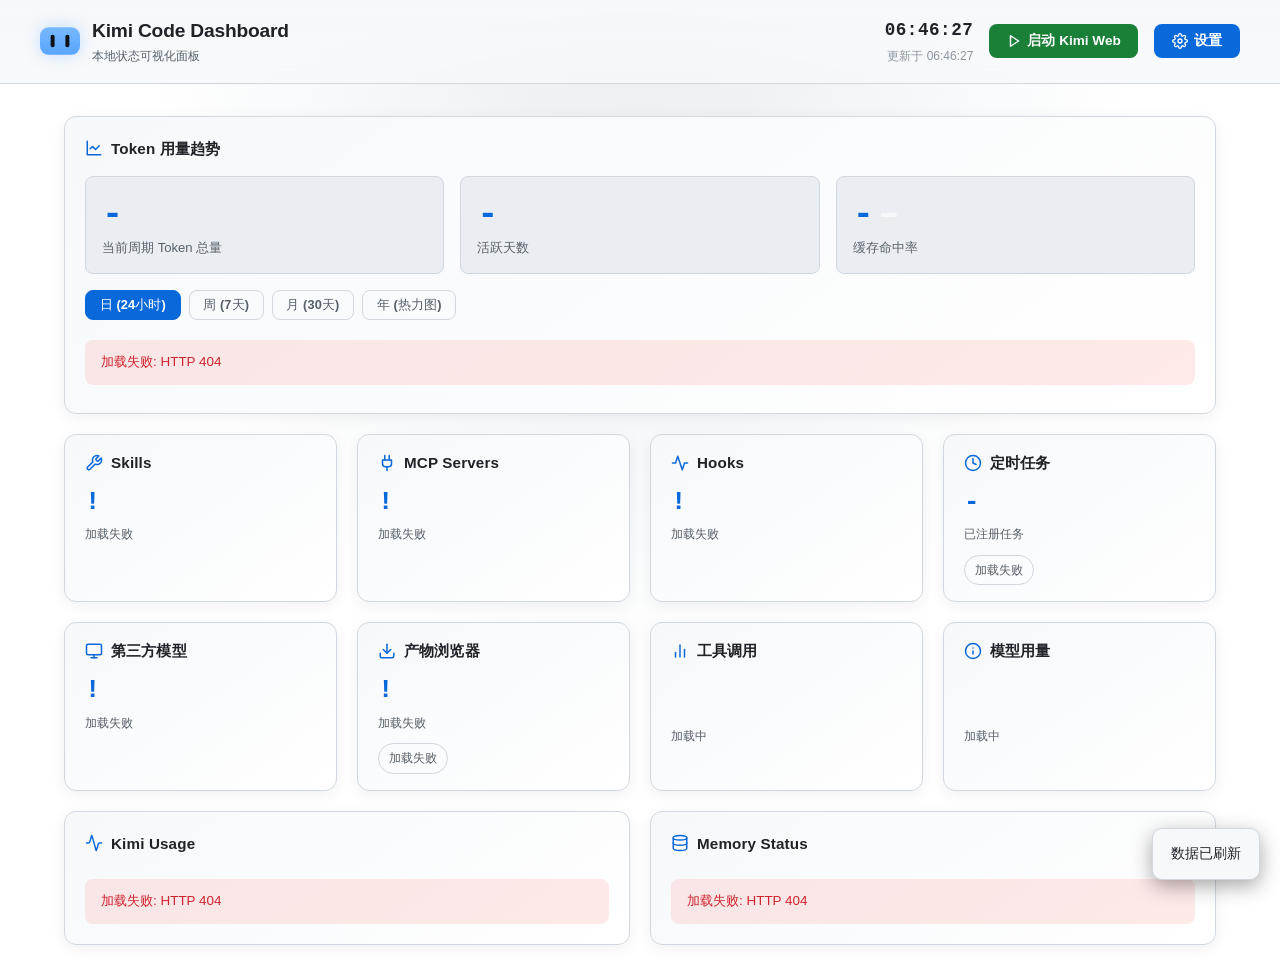
==== templates/index.html @ a1c14b97 "feat: 推理强度改为开关式，开启即写入 K3 同款三档 support_efforts" ====
<!DOCTYPE html>
<html lang="zh-CN">
<head>
    <meta charset="UTF-8">
    <meta name="viewport" content="width=device-width, initial-scale=1.0">
    <title>Kimi Code Dashboard</title>
    <script>
    // 防闪烁：在 CSS 解析前根据 localStorage 设置主题
    (function () {
        try {
            var s = JSON.parse(localStorage.getItem("kimi_dashboard_settings_v1") || "{}");
            var t;
            if (s.follow_system_theme !== false) {
                t = (window.matchMedia && window.matchMedia("(prefers-color-scheme: light)").matches) ? "light" : "dark";
            } else {
                t = s.manual_theme || "dark";
            }
            document.documentElement.setAttribute("data-theme", t);
        } catch (e) {}
    })();
    </script>
    <link rel="stylesheet" href="/static/css/style.css?v=73">
</head>
<body>
    <header>
        <div class="header-inner">
            <div class="brand">
                <svg class="kimi-robot" viewBox="0 0 32 22" width="40" height="28">
                    <defs>
                        <linearGradient id="robotGrad" x1="0" y1="0" x2="0" y2="1">
                            <stop offset="0%" stop-color="#79b8ff"/>
                            <stop offset="100%" stop-color="#58a6ff"/>
                        </linearGradient>
                    </defs>
                    <rect x="0" y="0" width="32" height="22" rx="7" fill="url(#robotGrad)"/>
                    <g class="ch-look">
                        <rect class="ch-eye ch-eye-l" x="8.5" y="6" width="3.2" height="10" rx="1.6" fill="#0d1117"/>
                        <rect class="ch-eye ch-eye-r" x="20.3" y="6" width="3.2" height="10" rx="1.6" fill="#0d1117"/>
                    </g>
                </svg>
                <div>
                    <h1>Kimi Code Dashboard <span id="headerDashboardVersion" class="header-version"></span></h1>
                    <div class="subtitle">本地状态可视化面板</div>
                </div>
            </div>
            <div class="header-right">
                <div class="clock">
                    <div class="clock-time" id="clock">--:--:--</div>
                    <div id="lastUpdated">-</div>
                </div>
                <button id="kimiWebBtn" class="btn-launch" onclick="launchKimiWeb()">
                    <svg width="14" height="14" viewBox="0 0 24 24" fill="none" stroke="currentColor" stroke-width="2.5" stroke-linecap="round" stroke-linejoin="round"><polygon points="6 3 20 12 6 21 6 3"/></svg>
                    <span id="kimiWebBtnText">启动 Kimi Web</span>
                </button>
                <button id="settingsBtn" onclick="location.hash='#/settings'" title="设置">
                    <svg width="16" height="16" viewBox="0 0 24 24" fill="none" stroke="currentColor" stroke-width="2" stroke-linecap="round" stroke-linejoin="round"><circle cx="12" cy="12" r="3"/><path d="M19.4 15a1.65 1.65 0 0 0 .33 1.82l.06.06a2 2 0 0 1 0 2.83 2 2 0 0 1-2.83 0l-.06-.06a1.65 1.65 0 0 0-1.82-.33 1.65 1.65 0 0 0-1 1.51V21a2 2 0 0 1-2 2 2 2 0 0 1-2-2v-.09A1.65 1.65 0 0 0 9 19.4a1.65 1.65 0 0 0-1.82.33l-.06.06a2 2 0 0 1-2.83 0 2 2 0 0 1 0-2.83l.06-.06a1.65 1.65 0 0 0 .33-1.82 1.65 1.65 0 0 0-1.51-1H3a2 2 0 0 1-2-2 2 2 0 0 1 2-2h.09A1.65 1.65 0 0 0 4.6 9a1.65 1.65 0 0 0-.33-1.82l-.06-.06a2 2 0 0 1 0-2.83 2 2 0 0 1 2.83 0l.06.06a1.65 1.65 0 0 0 1.82.33H9a1.65 1.65 0 0 0 1-1.51V3a2 2 0 0 1 2-2 2 2 0 0 1 2 2v.09a1.65 1.65 0 0 0 1 1.51 1.65 1.65 0 0 0 1.82-.33l.06-.06a2 2 0 0 1 2.83 0 2 2 0 0 1 0 2.83l-.06.06a1.65 1.65 0 0 0-.33 1.82V9a1.65 1.65 0 0 0 1.51 1H21a2 2 0 0 1 2 2 2 2 0 0 1-2 2h-.09a1.65 1.65 0 0 0-1.51 1Z"/></svg>
                    设置
                </button>
            </div>
        </div>
    </header>

    <div class="status-bar" id="statusBar">
        <div class="status-pill loading"><span class="dot"></span>加载中...</div>
    </div>

    <main id="view-home">
        <div class="grid">
            <!-- Token Trends -->
            <section id="section-trends" class="card" style="grid-column: 1 / -1; animation-delay: 0s;">
                <h2>
                    <svg viewBox="0 0 24 24" fill="none" stroke="currentColor" stroke-width="2" stroke-linecap="round" stroke-linejoin="round"><path d="M3 3v18h18"/><path d="m19 9-5 5-4-4-3 3"/></svg>
                    Token 用量趋势
                </h2>
                <div class="trend-summary">
                    <div class="trend-summary-item">
                        <div class="metric-row"><div class="metric" id="trendTotal">-</div></div>
                        <div class="metric-label">当前周期 Token 总量</div>
                    </div>
                    <div class="trend-summary-item">
                        <div class="metric-row"><div class="metric" id="trendActiveDays">-</div><span id="trendStreakBadge" class="cache-eval-badge streak-eval-badge" title="连续活跃天数"><svg class="fire-icon" viewBox="0 0 24 24" fill="currentColor"><path d="M12 22c4.5 0 8-3.5 8-8 0-3.5-2.5-6.5-5-8.5-.5 2.5-2 4-4 5 1-2.5.5-5-1.5-7.5C7.5 5.5 4 9 4 14c0 4.5 3.5 8 8 8z"/></svg><span id="trendStreakDays">-</span></span></div>
                        <div class="metric-label">活跃天数</div>
                    </div>
                    <div class="trend-summary-item">
                        <div class="metric-row"><div class="metric" id="trendCacheRate">-</div><span id="trendCacheRateEval" class="cache-eval-badge"></span></div>
                        <div class="metric-label">缓存命中率</div>
                    </div>
                </div>
                <div class="trend-tabs">
                    <button class="trend-tab active" data-unit="daily" onclick="renderTrend('daily')">日 (24小时)</button>
                    <button class="trend-tab" data-unit="weekly" onclick="renderTrend('weekly')">周 (7天)</button>
                    <button class="trend-tab" data-unit="monthly" onclick="renderTrend('monthly')">月 (30天)</button>
                    <button class="trend-tab" data-unit="yearly" onclick="renderTrend('yearly')">年 (热力图)</button>
                </div>
                <div id="trendChart" class="trend-chart">
                    <div class="skeleton sk-chart"></div>
                </div>
                <div id="chartTooltip" class="chart-tooltip"></div>
                <div id="trendLegend" class="trend-legend"></div>
            </section>

            <!-- Skills + MCP + Tasks mini cards -->
            <div id="section-minicards" class="stats-row" style="grid-column: 1 / -1; animation-delay: 0.08s;">
                <a href="#/skills" class="mini-card">
                    <div class="mini-card-header">
                        <svg viewBox="0 0 24 24" fill="none" stroke="currentColor" stroke-width="2" stroke-linecap="round" stroke-linejoin="round"><path d="M14.7 6.3a1 1 0 0 0 0 1.4l1.6 1.6a1 1 0 0 0 1.4 0l3.77-3.77a6 6 0 0 1-7.94 7.94l-6.91 6.91a2.12 2.12 0 0 1-3-3l6.91-6.91a6 6 0 0 1 7.94-7.94l-3.76 3.76z"/></svg>
                        Skills
                    </div>
                    <div class="mini-card-right">
                        <span class="metric" id="skillsMiniMetric"><div class="skeleton sk-metric"></div></span>
                        <span class="metric-label" id="skillsMiniLabel">已安装</span>
                    </div>
                    <div id="skillsMiniStatus" class="tasks-mini-status"></div>
                </a>
                <a href="#/mcp" class="mini-card">
                    <div class="mini-card-header">
                        <svg viewBox="0 0 24 24" fill="none" stroke="currentColor" stroke-width="2" stroke-linecap="round" stroke-linejoin="round"><path d="M12 22v-5"/><path d="M9 8V2"/><path d="M15 8V2"/><path d="M18 8v5a4 4 0 0 1-4 4h-4a4 4 0 0 1-4-4V8Z"/></svg>
                        MCP Servers
                    </div>
                    <div class="mini-card-right">
                        <span class="metric" id="mcpMiniMetric"><div class="skeleton sk-metric"></div></span>
                        <span class="metric-label" id="mcpMiniLabel">可用</span>
                    </div>
                    <div id="mcpMiniStatus" class="tasks-mini-status"></div>
                </a>
                <a href="#/hooks" class="mini-card" id="hooksMiniCard">
                    <div class="mini-card-header">
                        <svg viewBox="0 0 24 24" fill="none" stroke="currentColor" stroke-width="2" stroke-linecap="round" stroke-linejoin="round"><polyline points="22 12 18 12 15 21 9 3 6 12 2 12"/></svg>
                        Hooks
                    </div>
                    <div class="mini-card-right">
                        <span class="metric" id="hooksMiniMetric"><div class="skeleton sk-metric"></div></span>
                        <span class="metric-label" id="hooksMiniLabel">启用 / 总计</span>
                    </div>
                    <div id="hooksMiniStatus" class="tasks-mini-status"></div>
                </a>
                <a href="#/tasks" class="mini-card" id="tasksMiniCard">
                    <div class="mini-card-header">
                        <svg viewBox="0 0 24 24" fill="none" stroke="currentColor" stroke-width="2" stroke-linecap="round" stroke-linejoin="round"><circle cx="12" cy="12" r="10"/><polyline points="12 6 12 12 16 14"/></svg>
                        定时任务
                    </div>
                    <div class="mini-card-right">
                        <span class="metric" id="tasksMiniMetric">-</span>
                        <span class="metric-label" id="tasksMiniLabel">已注册任务</span>
                    </div>
                    <div id="tasksMiniStatus" class="tasks-mini-status"></div>
                </a>
                <a href="#/models" class="mini-card">
                    <div class="mini-card-header">
                        <svg viewBox="0 0 24 24" fill="none" stroke="currentColor" stroke-width="2" stroke-linecap="round" stroke-linejoin="round"><rect x="2" y="3" width="20" height="14" rx="2" ry="2"/><line x1="8" y1="21" x2="16" y2="21"/><line x1="12" y1="17" x2="12" y2="21"/></svg>
                        第三方模型
                    </div>
                    <div class="mini-card-right">
                        <span class="metric" id="modelConfigMetric">-</span>
                        <span class="metric-label" id="modelConfigLabel">Providers / Models</span>
                    </div>
                </a>
                <a href="#/artifacts" class="mini-card">
                    <div class="mini-card-header">
                        <svg viewBox="0 0 24 24" fill="none" stroke="currentColor" stroke-width="2" stroke-linecap="round" stroke-linejoin="round"><path d="M21 15v4a2 2 0 0 1-2 2H5a2 2 0 0 1-2-2v-4"/><polyline points="7 10 12 15 17 10"/><line x1="12" y1="15" x2="12" y2="3"/></svg>
                        产物浏览器
                    </div>
                    <div class="mini-card-right">
                        <span class="metric" id="artifactsMiniMetric">-</span>
                        <span class="metric-label" id="artifactsMiniLabel">本地文件</span>
                    </div>
                    <div id="artifactsMiniStatus" class="tasks-mini-status"></div>
                </a>
                <a href="#/tool-model" class="mini-card" id="toolModelMiniCard">
                    <div class="mini-card-header">
                        <svg viewBox="0 0 24 24" fill="none" stroke="currentColor" stroke-width="2" stroke-linecap="round" stroke-linejoin="round"><line x1="18" y1="20" x2="18" y2="10"/><line x1="12" y1="20" x2="12" y2="4"/><line x1="6" y1="20" x2="6" y2="14"/></svg>
                        工具调用
                    </div>
                    <div class="mini-card-right">
                        <span class="metric" id="toolModelMiniMetric"><div class="skeleton sk-metric"></div></span>
                        <span class="metric-label" id="toolModelMiniLabel">加载中</span>
                    </div>
                    <div id="toolModelMiniStatus" class="tasks-mini-status"></div>
                </a>
                <a href="#/model-usage" class="mini-card" id="modelUsageMiniCard">
                    <div class="mini-card-header">
                        <svg viewBox="0 0 24 24" fill="none" stroke="currentColor" stroke-width="2" stroke-linecap="round" stroke-linejoin="round"><circle cx="12" cy="12" r="10"/><line x1="12" y1="16" x2="12" y2="12"/><line x1="12" y1="8" x2="12.01" y2="8"/></svg>
                        模型用量
                    </div>
                    <div class="mini-card-right">
                        <span class="metric" id="modelUsageMiniMetric"><div class="skeleton sk-metric"></div></span>
                        <span class="metric-label" id="modelUsageMiniLabel">加载中</span>
                    </div>
                    <div id="modelUsageMiniStatus" class="tasks-mini-status"></div>
                </a>
            </div>

            <!-- Kimi Usage -->
            <section id="section-kimi" class="card" style="animation-delay: 0.16s;">
                <h2>
                    <svg viewBox="0 0 24 24" fill="none" stroke="currentColor" stroke-width="2" stroke-linecap="round" stroke-linejoin="round"><path d="M22 12h-2.48a2 2 0 0 0-1.93 1.46l-2.35 8.36a.25.25 0 0 1-.48 0L9.24 2.18a.25.25 0 0 0-.48 0l-2.35 8.36A2 2 0 0 1 4.49 12H2"/></svg>
                    Kimi Usage
                </h2>
                <div id="kimiSummary"><div class="skeleton sk-metric"></div><div class="skeleton sk-line" style="width:40%"></div></div>
                <div id="kimiUsageInfo"></div>
            </section>

            <!-- Memory Status -->
            <section id="section-memory" class="card" style="animation-delay: 0.24s;">
                <h2>
                    <svg viewBox="0 0 24 24" fill="none" stroke="currentColor" stroke-width="2" stroke-linecap="round" stroke-linejoin="round"><ellipse cx="12" cy="5" rx="9" ry="3"/><path d="M3 5v14a9 3 0 0 0 18 0V5"/><path d="M3 12a9 3 0 0 0 18 0"/></svg>
                    Memory Status
                </h2>
                <div id="memorySummary"><div class="skeleton sk-metric"></div><div class="skeleton sk-line" style="width:40%"></div></div>
                <div id="memoryChart"></div>
                <div id="memoryTooltip" class="chart-tooltip"></div>
            </section>

        </div>
    </main>

    <!-- Detail Pages (SPA hash routes) -->
    <div id="view-skills" class="detail-page" style="display:none">
        <div class="detail-header">
            <a href="#/" class="back-btn"><svg width="14" height="14" viewBox="0 0 24 24" fill="none" stroke="currentColor" stroke-width="2.5" stroke-linecap="round" stroke-linejoin="round"><line x1="19" y1="12" x2="5" y2="12"/><polyline points="12 19 5 12 12 5"/></svg>返回</a>
            <h2>
                <svg viewBox="0 0 24 24" fill="none" stroke="currentColor" stroke-width="2" stroke-linecap="round" stroke-linejoin="round"><path d="M14.7 6.3a1 1 0 0 0 0 1.4l1.6 1.6a1 1 0 0 0 1.4 0l3.77-3.77a6 6 0 0 1-7.94 7.94l-6.91 6.91a2.12 2.12 0 0 1-3-3l6.91-6.91a6 6 0 0 1 7.94-7.94l-3.76 3.76z"/></svg>
                Skills 详情
            </h2>
            <input type="text" class="search-box detail-search" id="skillSearchDetail" placeholder="搜索 skill 名称、描述或 ID..." oninput="filterSkillsDetail(this.value)">
        </div>
        <div class="seg-filter" id="skillStatusFilter">
            <button class="seg-item active" data-status="all" onclick="setSkillStatusFilter('all')">全部</button>
            <button class="seg-item" data-status="enabled" onclick="setSkillStatusFilter('enabled')">已启用</button>
            <button class="seg-item" data-status="disabled" onclick="setSkillStatusFilter('disabled')">未启用</button>
            <span class="seg-stats" id="skillsDetailStats"></span>
            <div class="custom-dropdown" id="skillSortDropdown">
                <button class="custom-dropdown-trigger" type="button" onclick="toggleSkillSortDropdown()" aria-haspopup="true" aria-expanded="false">
                    <span id="skillSortLabel">名称</span>
                    <svg class="custom-dropdown-chevron" width="14" height="14" viewBox="0 0 24 24" fill="none" stroke="currentColor" stroke-width="2" stroke-linecap="round" stroke-linejoin="round"><polyline points="6 9 12 15 18 9"/></svg>
                </button>
                <div class="custom-dropdown-menu" role="menu">
                    <button class="custom-dropdown-item" data-value="name" onclick="setSkillSort('name')" role="menuitem">名称</button>
                    <button class="custom-dropdown-item" data-value="calls-desc" onclick="setSkillSort('calls-desc')" role="menuitem">调用次数（多→少）</button>
                    <button class="custom-dropdown-item" data-value="calls-asc" onclick="setSkillSort('calls-asc')" role="menuitem">调用次数（少→多）</button>
                </div>
            </div>
        </div>
        <div id="skillsDetailList" class="detail-list"></div>
    </div>

    <div id="view-mcp" class="detail-page" style="display:none">
        <div class="detail-header">
            <a href="#/" class="back-btn"><svg width="14" height="14" viewBox="0 0 24 24" fill="none" stroke="currentColor" stroke-width="2.5" stroke-linecap="round" stroke-linejoin="round"><line x1="19" y1="12" x2="5" y2="12"/><polyline points="12 19 5 12 12 5"/></svg>返回</a>
            <h2>
                <svg viewBox="0 0 24 24" fill="none" stroke="currentColor" stroke-width="2" stroke-linecap="round" stroke-linejoin="round"><path d="M12 22v-5"/><path d="M9 8V2"/><path d="M15 8V2"/><path d="M18 8v5a4 4 0 0 1-4 4h-4a4 4 0 0 1-4-4V8Z"/></svg>
                MCP Servers 详情
            </h2>
            <input type="text" class="search-box detail-search" id="mcpSearchDetail" placeholder="搜索名称、命令或描述..." oninput="filterMcpDetail(this.value)">
        </div>
        <div class="seg-filter" id="mcpStatusFilter">
            <button class="seg-item active" data-status="all" onclick="setMcpStatusFilter('all')">全部</button>
            <button class="seg-item" data-status="enabled" onclick="setMcpStatusFilter('enabled')">已启用</button>
            <button class="seg-item" data-status="disabled" onclick="setMcpStatusFilter('disabled')">未启用</button>
            <span class="seg-stats" id="mcpDetailStats"></span>
        </div>
        <div id="mcpDetailList" class="detail-list"></div>
    </div>

    <div id="view-models" class="detail-page" style="display:none">
        <div class="detail-header">
            <a href="#/" class="back-btn"><svg width="14" height="14" viewBox="0 0 24 24" fill="none" stroke="currentColor" stroke-width="2.5" stroke-linecap="round" stroke-linejoin="round"><line x1="19" y1="12" x2="5" y2="12"/><polyline points="12 19 5 12 12 5"/></svg>返回</a>
            <h2>
                <svg viewBox="0 0 24 24" fill="none" stroke="currentColor" stroke-width="2" stroke-linecap="round" stroke-linejoin="round"><rect x="2" y="3" width="20" height="14" rx="2" ry="2"/><line x1="8" y1="21" x2="16" y2="21"/><line x1="12" y1="17" x2="12" y2="21"/></svg>
                第三方模型配置
            </h2>
        </div>
        <div class="config-layout">
            <section class="config-section card">
                <div class="config-section-header">
                    <h3>Providers</h3>
                    <button class="btn-task" onclick="editProvider()">+ 添加 Provider</button>
                </div>
                <div id="providersList" class="config-list"></div>
            </section>
            <section class="config-section card">
                <div class="config-section-header">
                    <h3>Models</h3>
                    <button class="btn-task" onclick="editModelForSelectedProvider()">+ 添加 Model</button>
                </div>
                <div id="modelsList" class="config-list"></div>
            </section>
        </div>
    </div>

    <div id="view-tool-model" class="detail-page" style="display:none">
        <div class="detail-header">
            <a href="#/" class="back-btn"><svg width="14" height="14" viewBox="0 0 24 24" fill="none" stroke="currentColor" stroke-width="2.5" stroke-linecap="round" stroke-linejoin="round"><line x1="19" y1="12" x2="5" y2="12"/><polyline points="12 19 5 12 12 5"/></svg>返回</a>
            <h2>
                <svg viewBox="0 0 24 24" fill="none" stroke="currentColor" stroke-width="2" stroke-linecap="round" stroke-linejoin="round"><line x1="18" y1="20" x2="18" y2="10"/><line x1="12" y1="20" x2="12" y2="4"/><line x1="6" y1="20" x2="6" y2="14"/></svg>
                工具调用
            </h2>
        </div>
        <section class="card" style="animation-delay: 0s;">
            <div class="lb-section">
                <div class="lb-subheader">
                    <span class="lb-title">工具调用 (MCP)</span>
                    <span class="lb-total" id="toolCallTotalDetail">-</span>
                    <button class="lb-sort-btn" id="sortToolBtnDetail" onclick="toggleSort('tool')" title="切换排序">
                        <svg width="12" height="12" viewBox="0 0 24 24" fill="none" stroke="currentColor" stroke-width="2.5" stroke-linecap="round" stroke-linejoin="round"><path d="M3 6h18"/><path d="M7 12h10"/><path d="M10 18h4"/></svg>
                    </button>
                </div>
                <div id="toolUsageListDetail" class="leaderboard"></div>
            </div>
            <div class="lb-section">
                <div class="lb-subheader">
                    <span class="lb-title lb-title-skill">Skill 调用</span>
                    <span class="lb-total lb-total-skill" id="skillCallTotalDetail">-</span>
                    <button class="lb-sort-btn" id="sortSkillBtnDetail" onclick="toggleSort('skill')" title="切换排序">
                        <svg width="12" height="12" viewBox="0 0 24 24" fill="none" stroke="currentColor" stroke-width="2.5" stroke-linecap="round" stroke-linejoin="round"><path d="M3 6h18"/><path d="M7 12h10"/><path d="M10 18h4"/></svg>
                    </button>
                </div>
                <div id="skillUsageListDetail" class="leaderboard"></div>
            </div>
        </section>
    </div>

    <div id="view-model-usage" class="detail-page" style="display:none">
        <div class="detail-header">
            <a href="#/" class="back-btn"><svg width="14" height="14" viewBox="0 0 24 24" fill="none" stroke="currentColor" stroke-width="2.5" stroke-linecap="round" stroke-linejoin="round"><line x1="19" y1="12" x2="5" y2="12"/><polyline points="12 19 5 12 12 5"/></svg>返回</a>
            <h2>
                <svg viewBox="0 0 24 24" fill="none" stroke="currentColor" stroke-width="2" stroke-linecap="round" stroke-linejoin="round"><circle cx="12" cy="12" r="10"/><line x1="12" y1="16" x2="12" y2="12"/><line x1="12" y1="8" x2="12.01" y2="8"/></svg>
                模型用量
            </h2>
        </div>
        <section class="card" style="animation-delay: 0s;">
            <div class="model-usage-summary" id="modelUsageSummary">
                <div class="mu-summary-item">
                    <span class="mu-summary-label">总 Token</span>
                    <span class="mu-summary-value" id="modelTotalTokens">-</span>
                </div>
                <div class="mu-summary-item">
                    <span class="mu-summary-label">调用次数</span>
                    <span class="mu-summary-value" id="modelTotalCalls">-</span>
                </div>
                <div class="mu-summary-item">
                    <span class="mu-summary-label">最常用模型</span>
                    <span class="mu-summary-value" id="modelTopModel">-</span>
                </div>
            </div>
            <div class="model-usage-chart-section">
                <div class="lb-subheader">
                    <span class="lb-title lb-title-model">模型用量趋势</span>
                </div>
                <div id="modelTrendChart" class="model-trend-chart"></div>
                <div id="modelTrendTooltip" class="chart-tooltip"></div>
            </div>
            <div class="model-usage-chart-section">
                <div class="lb-subheader">
                    <span class="lb-title lb-title-model">模型分布</span>
                    <div class="md-subhead-controls">
                        <div class="segment-control mu-range" id="modelRangeFilter">
                            <button type="button" class="segment-btn active" data-range="all">全部</button>
                            <button type="button" class="segment-btn" data-range="30d">近 30 天</button>
                            <button type="button" class="segment-btn" data-range="7d">近 7 天</button>
                            <button type="button" class="segment-btn" data-range="24h">近 24 小时</button>
                        </div>
                        <div class="segment-control seg-filter md-seg" id="modelDistMode">
                            <button type="button" class="segment-btn active" data-mode="token">按 Token</button>
                            <button type="button" class="segment-btn" data-mode="calls">按调用次数</button>
                        </div>
                    </div>
                </div>
                <div id="modelDistributionChart" class="model-distribution-chart"></div>
                <div id="modelDistributionTooltip" class="chart-tooltip"></div>
            </div>
        </section>
    </div>

    <div id="view-settings" class="detail-page" style="display:none">
        <div class="detail-header">
            <a href="#/" class="back-btn"><svg width="14" height="14" viewBox="0 0 24 24" fill="none" stroke="currentColor" stroke-width="2.5" stroke-linecap="round" stroke-linejoin="round"><line x1="19" y1="12" x2="5" y2="12"/><polyline points="12 19 5 12 12 5"/></svg>返回</a>
            <h2>
                <svg viewBox="0 0 24 24" fill="none" stroke="currentColor" stroke-width="2" stroke-linecap="round" stroke-linejoin="round"><circle cx="12" cy="12" r="3"/><path d="M19.4 15a1.65 1.65 0 0 0 .33 1.82l.06.06a2 2 0 0 1 0 2.83 2 2 0 0 1-2.83 0l-.06-.06a1.65 1.65 0 0 0-1.82-.33 1.65 1.65 0 0 0-1 1.51V21a2 2 0 0 1-2 2 2 2 0 0 1-2-2v-.09A1.65 1.65 0 0 0 9 19.4a1.65 1.65 0 0 0-1.82.33l-.06.06a2 2 0 0 1-2.83 0 2 2 0 0 1 0-2.83l.06-.06a1.65 1.65 0 0 0 .33-1.82 1.65 1.65 0 0 0-1.51-1H3a2 2 0 0 1-2-2 2 2 0 0 1 2-2h.09A1.65 1.65 0 0 0 4.6 9a1.65 1.65 0 0 0-.33-1.82l-.06-.06a2 2 0 0 1 0-2.83 2 2 0 0 1 2.83 0l.06.06a1.65 1.65 0 0 0 1.82.33H9a1.65 1.65 0 0 0 1-1.51V3a2 2 0 0 1 2-2 2 2 0 0 1 2 2v.09a1.65 1.65 0 0 0 1 1.51 1.65 1.65 0 0 0 1.82-.33l.06-.06a2 2 0 0 1 2.83 0 2 2 0 0 1 0 2.83l-.06.06a1.65 1.65 0 0 0-.33 1.82V9a1.65 1.65 0 0 0 1.51 1H21a2 2 0 0 1 2 2 2 2 0 0 1-2 2h-.09a1.65 1.65 0 0 0-1.51 1Z"/></svg>
                面板设置
            </h2>
        </div>
        <div id="settingsList" class="config-list settings-list"></div>
    </div>

    <div id="view-tasks" class="detail-page" style="display:none">
        <div class="detail-header">
            <a href="#/" class="back-btn"><svg width="14" height="14" viewBox="0 0 24 24" fill="none" stroke="currentColor" stroke-width="2.5" stroke-linecap="round" stroke-linejoin="round"><line x1="19" y1="12" x2="5" y2="12"/><polyline points="12 19 5 12 12 5"/></svg>返回</a>
            <h2>
                <svg viewBox="0 0 24 24" fill="none" stroke="currentColor" stroke-width="2" stroke-linecap="round" stroke-linejoin="round"><circle cx="12" cy="12" r="10"/><polyline points="12 6 12 12 16 14"/></svg>
                任务中心
            </h2>
            <input type="text" class="search-box detail-search" id="taskSearchDetail" placeholder="搜索任务名称、ID 或描述..." oninput="filterTasksDetail(this.value)">
            <button class="btn-task" onclick="openTaskCreate()">+ 新建任务</button>
        </div>
        <div class="seg-filter" id="taskStatusFilter">
            <button class="seg-item active" data-status="all" onclick="setTaskStatusFilter('all')">全部</button>
            <button class="seg-item" data-status="enabled" onclick="setTaskStatusFilter('enabled')">已启用</button>
            <button class="seg-item" data-status="disabled" onclick="setTaskStatusFilter('disabled')">未启用</button>
            <span class="seg-stats" id="tasksDetailStats"></span>
        </div>
        <div id="tasksDetailGrid" class="tasks-grid"></div>
    </div>

    <div id="view-hooks" class="detail-page" style="display:none">
        <div class="detail-header">
            <a href="#/" class="back-btn"><svg width="14" height="14" viewBox="0 0 24 24" fill="none" stroke="currentColor" stroke-width="2.5" stroke-linecap="round" stroke-linejoin="round"><line x1="19" y1="12" x2="5" y2="12"/><polyline points="12 19 5 12 12 5"/></svg>返回</a>
            <h2>
                <svg viewBox="0 0 24 24" fill="none" stroke="currentColor" stroke-width="2" stroke-linecap="round" stroke-linejoin="round"><polyline points="22 12 18 12 15 21 9 3 6 12 2 12"/></svg>
                Hooks 管理
            </h2>
            <input type="text" class="search-box detail-search" id="hookSearchDetail" placeholder="搜索 event、matcher 或 command..." oninput="filterHooksDetail(this.value)">
            <button class="btn-task" onclick="openHookEdit()">+ 新建 Hook</button>
        </div>
        <div class="seg-filter" id="hookStatusFilter">
            <button class="seg-item active" data-status="all" onclick="setHookStatusFilter('all')">全部</button>
            <button class="seg-item" data-status="enabled" onclick="setHookStatusFilter('enabled')">已启用</button>
            <button class="seg-item" data-status="disabled" onclick="setHookStatusFilter('disabled')">未启用</button>
            <span class="seg-stats" id="hooksDetailStats"></span>
        </div>
        <div id="hooksDetailGrid" class="tasks-grid"></div>
    </div>

    <div id="view-artifacts" class="detail-page" style="display:none">
        <div class="detail-header">
            <a href="#/" class="back-btn"><svg width="14" height="14" viewBox="0 0 24 24" fill="none" stroke="currentColor" stroke-width="2.5" stroke-linecap="round" stroke-linejoin="round"><line x1="19" y1="12" x2="5" y2="12"/><polyline points="12 19 5 12 12 5"/></svg>返回</a>
            <h2>
                <svg viewBox="0 0 24 24" fill="none" stroke="currentColor" stroke-width="2" stroke-linecap="round" stroke-linejoin="round"><path d="M21 15v4a2 2 0 0 1-2 2H5a2 2 0 0 1-2-2v-4"/><polyline points="7 10 12 15 17 10"/><line x1="12" y1="15" x2="12" y2="3"/></svg>
                产物浏览器
            </h2>
            <input type="text" class="search-box detail-search" id="artifactSearch" placeholder="搜索文件名或 ID..." oninput="filterArtifacts(this.value)">
        </div>
        <div class="seg-filter" id="artifactFilter">
            <button class="seg-item active" data-art-source="all" onclick="setArtifactSource('all')">全部</button>
            <button class="seg-item" data-art-source="ai" onclick="setArtifactSource('ai')">AI</button>
            <button class="seg-item" data-art-source="user" onclick="setArtifactSource('user')">用户</button>
            <span class="seg-stats" id="artifactsDetailStats"></span>
        </div>
        <div id="artifactsGrid" class="artifacts-grid"></div>
        <div id="artifactModal" class="modal-overlay" style="display:none" onclick="if(event.target===this)closeArtifactModal()">
            <div class="modal modal-lg" onclick="event.stopPropagation()">
                <div class="modal-header">
                    <h3 id="artifactModalTitle">产物详情</h3>
                    <button class="modal-close" onclick="closeArtifactModal()" aria-label="关闭">×</button>
                </div>
                <div id="artifactModalBody" class="modal-body"></div>
            </div>
        </div>
    </div>

    <!-- Memory Detail -->
    <div id="view-memory" class="detail-page" style="display:none">
        <div class="detail-header">
            <a href="#/" class="back-btn"><svg width="14" height="14" viewBox="0 0 24 24" fill="none" stroke="currentColor" stroke-width="2.5" stroke-linecap="round" stroke-linejoin="round"><line x1="19" y1="12" x2="5" y2="12"/><polyline points="12 19 5 12 12 5"/></svg>返回</a>
            <h2>
                <svg viewBox="0 0 24 24" fill="none" stroke="currentColor" stroke-width="2" stroke-linecap="round" stroke-linejoin="round"><ellipse cx="12" cy="5" rx="9" ry="3"/><path d="M3 5v14a9 3 0 0 0 18 0V5"/><path d="M3 12a9 3 0 0 0 18 0"/></svg>
                记忆详情
            </h2>
            <input type="text" class="search-box detail-search" id="memoryDetailSearch" placeholder="搜索记忆内容..." oninput="filterMemoryDetail(this.value)">
        </div>
        <div class="seg-filter" id="memoryLevelFilter">
            <button class="seg-item active" data-mem-level="l0" onclick="setMemoryLevel('l0')">L0 原始对话</button>
            <button class="seg-item" data-mem-level="l1" onclick="setMemoryLevel('l1')">L1 原子记忆</button>
            <button class="seg-item" data-mem-level="l2" onclick="setMemoryLevel('l2')">L2 场景/指令</button>
            <button class="seg-item" data-mem-level="l3" onclick="setMemoryLevel('l3')">L3 人格画像</button>
            <span class="seg-stats" id="memoryDetailStats"></span>
        </div>
        <div id="memoryDetailList" class="detail-list"></div>
        <div id="memoryModal" class="modal-overlay" style="display:none" onclick="if(event.target===this)closeMemoryModal()">
            <div class="modal modal-lg" onclick="event.stopPropagation()">
                <div class="modal-header">
                    <h3 id="memoryModalTitle">记忆详情</h3>
                    <button class="modal-close" onclick="closeMemoryModal()" aria-label="关闭">×</button>
                </div>
                <div id="memoryModalBody" class="modal-body"></div>
            </div>
        </div>
    </div>

    <!-- Task Edit Modal -->
    <div id="taskEditModal" class="modal-overlay" style="display:none" onclick="if(event.target===this)closeTaskEdit()">
        <div class="modal modal-md" onclick="event.stopPropagation()">
            <div class="modal-header">
                <h3>
                    <svg width="16" height="16" viewBox="0 0 24 24" fill="none" stroke="currentColor" stroke-width="2" stroke-linecap="round" stroke-linejoin="round"><path d="M11 4H4a2 2 0 0 0-2 2v14a2 2 0 0 0 2 2h14a2 2 0 0 0 2-2v-7"/><path d="M18.5 2.5a2.121 2.121 0 0 1 3 3L12 15l-4 1 1-4 9.5-9.5z"/></svg>
                    编辑定时任务
                </h3>
                <button class="modal-close" onclick="closeTaskEdit()" aria-label="关闭">
                    <svg width="16" height="16" viewBox="0 0 24 24" fill="none" stroke="currentColor" stroke-width="2" stroke-linecap="round" stroke-linejoin="round"><line x1="18" y1="6" x2="6" y2="18"/><line x1="6" y1="6" x2="18" y2="18"/></svg>
                </button>
            </div>
            <div class="modal-body">
                <form id="taskEditForm" class="task-form">
                    <input type="hidden" id="task-edit-id">
                    <div class="form-row" id="task-edit-id-row">
                        <label for="task-edit-id-visible">任务 ID</label>
                        <input type="text" id="task-edit-id-visible" placeholder="例如 wiki-sync-daily">
                    </div>
                    <div class="form-row">
                        <label for="task-edit-name">名称</label>
                        <input type="text" id="task-edit-name" placeholder="例如 WikiSync 每日同步">
                    </div>
                    <div class="form-row">
                        <label for="task-edit-desc">描述</label>
                        <input type="text" id="task-edit-desc" placeholder="任务用途说明">
                    </div>
                    <div class="form-row">
                        <label for="task-edit-script">脚本文件</label>
                        <input type="text" id="task-edit-script" placeholder="scriptsDir 下的相对路径，例如 wiki-sync.py">
                    </div>
                    <div class="form-row">
                        <label for="task-edit-logfile">日志文件</label>
                        <input type="text" id="task-edit-logfile" placeholder="scriptsDir 下的相对路径，例如 task.log">
                    </div>
                    <div class="form-row">
                        <label for="task-edit-sources">来源标签</label>
                        <input type="text" id="task-edit-sources" placeholder="逗号分隔，例如 GitHub,Bilibili,Spotify">
                    </div>
                    <div class="form-row">
                        <label>触发器类型</label>
                        <div class="segment-control" id="task-edit-type-group">
                            <button type="button" class="segment-btn" data-value="daily" onclick="setTaskEditType('daily')">每日</button>
                            <button type="button" class="segment-btn" data-value="weekly" onclick="setTaskEditType('weekly')">每周</button>
                            <button type="button" class="segment-btn" data-value="monthly" onclick="setTaskEditType('monthly')">每月</button>
                            <button type="button" class="segment-btn" data-value="once" onclick="setTaskEditType('once')">一次</button>
                        </div>
                    </div>
                    <div class="form-row" id="task-edit-time-row">
                        <label for="task-edit-time">执行时间</label>
                        <input type="time" id="task-edit-time">
                    </div>
                    <div class="form-row" id="task-edit-days-row" style="display:none">
                        <label>星期</label>
                        <div class="day-check-group">
                            <label class="day-check"><input type="checkbox" value="0"><span>日</span></label>
                            <label class="day-check"><input type="checkbox" value="1"><span>一</span></label>
                            <label class="day-check"><input type="checkbox" value="2"><span>二</span></label>
                            <label class="day-check"><input type="checkbox" value="3"><span>三</span></label>
                            <label class="day-check"><input type="checkbox" value="4"><span>四</span></label>
                            <label class="day-check"><input type="checkbox" value="5"><span>五</span></label>
                            <label class="day-check"><input type="checkbox" value="6"><span>六</span></label>
                        </div>
                    </div>
                    <div class="form-row" id="task-edit-day-row" style="display:none">
                        <label for="task-edit-day">日期</label>
                        <input type="number" id="task-edit-day" min="1" max="31" value="1">
                    </div>
                    <div class="form-row" id="task-edit-datetime-row" style="display:none">
                        <label for="task-edit-datetime">执行时间</label>
                        <input type="datetime-local" id="task-edit-datetime">
                    </div>
                </form>
            </div>
            <div class="modal-footer">
                <button class="btn-task" onclick="closeTaskEdit()">取消</button>
                <button id="task-edit-save-btn" onclick="saveTask()">保存</button>
            </div>
        </div>
    </div>

    <!-- Task Log Modal -->
    <div id="taskLogModal" class="modal-overlay" style="display:none" onclick="if(event.target===this)closeTaskLog()">
        <div class="modal modal-lg" onclick="event.stopPropagation()">
            <div class="modal-header">
                <h3>
                    <svg width="16" height="16" viewBox="0 0 24 24" fill="none" stroke="currentColor" stroke-width="2" stroke-linecap="round" stroke-linejoin="round"><path d="M14 2H6a2 2 0 0 0-2 2v16a2 2 0 0 0 2 2h12a2 2 0 0 0 2-2V8z"/><polyline points="14 2 14 8 20 8"/><line x1="16" y1="13" x2="8" y2="13"/><line x1="16" y1="17" x2="8" y2="17"/><polyline points="10 9 9 9 8 9"/></svg>
                    任务日志
                </h3>
                <button class="modal-close" onclick="closeTaskLog()" aria-label="关闭">
                    <svg width="16" height="16" viewBox="0 0 24 24" fill="none" stroke="currentColor" stroke-width="2" stroke-linecap="round" stroke-linejoin="round"><line x1="18" y1="6" x2="6" y2="18"/><line x1="6" y1="6" x2="18" y2="18"/></svg>
                </button>
            </div>
            <div class="modal-body">
                <div class="task-log-meta" id="task-log-meta"></div>
                <pre id="task-log-content" class="task-log-full">加载中...</pre>
            </div>
            <div class="modal-footer">
                <button class="btn-task" onclick="refreshTaskLog()">刷新</button>
                <button onclick="closeTaskLog()">关闭</button>
            </div>
        </div>
    </div>

    <!-- Skill Detail Modal -->
    <div id="skillDetailModal" class="modal-overlay" style="display:none" onclick="if(event.target===this)closeSkillDetail()">
        <div class="modal modal-md" onclick="event.stopPropagation()">
            <div class="modal-header">
                <h3>
                    <svg width="16" height="16" viewBox="0 0 24 24" fill="none" stroke="currentColor" stroke-width="2" stroke-linecap="round" stroke-linejoin="round"><path d="m12 2 9 5-9 5-9-5 9-5z"/><path d="m3 12 9 5 9-5"/><path d="m3 17 9 5 9-5"/></svg>
                    <span id="skill-detail-name"></span>
                </h3>
                <button class="modal-close" onclick="closeSkillDetail()" aria-label="关闭">
                    <svg width="16" height="16" viewBox="0 0 24 24" fill="none" stroke="currentColor" stroke-width="2" stroke-linecap="round" stroke-linejoin="round"><line x1="18" y1="6" x2="6" y2="18"/><line x1="6" y1="6" x2="18" y2="18"/></svg>
                </button>
            </div>
            <div class="modal-body">
                <div id="skill-detail-content" class="mcp-detail-readonly"></div>
            </div>
            <div class="modal-footer modal-footer-split">
                <button id="skill-detail-edit-btn" onclick="var id=_currentSkillDetailId;closeSkillDetail();openSkillEdit(id)">编辑</button>
                <button class="btn-task" onclick="closeSkillDetail()">关闭</button>
            </div>
        </div>
    </div>

    <div id="skillEditModal" class="modal-overlay" style="display:none" onclick="if(event.target===this)closeSkillEdit()">
        <div class="modal modal-md" onclick="event.stopPropagation()">
            <div class="modal-header">
                <h3>
                    <svg width="16" height="16" viewBox="0 0 24 24" fill="none" stroke="currentColor" stroke-width="2" stroke-linecap="round" stroke-linejoin="round"><path d="M14.7 6.3a1 1 0 0 0 0 1.4l1.6 1.6a1 1 0 0 0 1.4 0l3.77-3.77a6 6 0 0 1-7.94 7.94l-6.91 6.91a2.12 2.12 0 0 1-3-3l6.91-6.91a6 6 0 0 1 7.94-7.94l-3.76 3.76z"/></svg>
                    编辑 Skill
                </h3>
                <button class="modal-close" onclick="closeSkillEdit()" aria-label="关闭">
                    <svg width="16" height="16" viewBox="0 0 24 24" fill="none" stroke="currentColor" stroke-width="2" stroke-linecap="round" stroke-linejoin="round"><line x1="18" y1="6" x2="6" y2="18"/><line x1="6" y1="6" x2="18" y2="18"/></svg>
                </button>
            </div>
            <div class="modal-body">
                <form id="skillEditForm" class="task-form">
                    <input type="hidden" id="skill-edit-id">
                    <div class="form-row">
                        <label for="skill-edit-name">显示名称</label>
                        <input type="text" id="skill-edit-name" placeholder="Skill 名称">
                    </div>
                    <div class="form-row">
                        <label for="skill-edit-desc">描述</label>
                        <textarea id="skill-edit-desc" rows="6" placeholder="Skill 用途与触发词"></textarea>
                    </div>
                    <div class="form-row">
                        <label for="skill-edit-source">来源</label>
                        <input type="text" id="skill-edit-source" placeholder="例如 workspace/home-assistant">
                    </div>
                    <div class="form-row">
                        <label for="skill-edit-sourceurl">来源 URL</label>
                        <input type="text" id="skill-edit-sourceurl" placeholder="可选">
                    </div>
                </form>
            </div>
            <div class="modal-footer">
                <button class="btn-task" onclick="closeSkillEdit()">取消</button>
                <button id="skill-edit-save-btn" onclick="saveSkill()">保存</button>
            </div>
        </div>
    </div>

    <!-- MCP Detail Modal -->
    <div id="mcpDetailModal" class="modal-overlay" style="display:none" onclick="if(event.target===this)closeMcpDetail()">
        <div class="modal modal-mcp" onclick="event.stopPropagation()">
            <div class="modal-header">
                <h3>
                    <svg width="16" height="16" viewBox="0 0 24 24" fill="none" stroke="currentColor" stroke-width="2" stroke-linecap="round" stroke-linejoin="round"><path d="M12 22v-5"/><path d="M9 8V2"/><path d="M15 8V2"/><path d="M18 8v5a4 4 0 0 1-4 4h-4a4 4 0 0 1-4-4V8Z"/></svg>
                    <span id="mcp-detail-name"></span>
                </h3>
                <button class="modal-close" onclick="closeMcpDetail()" aria-label="关闭">
                    <svg width="16" height="16" viewBox="0 0 24 24" fill="none" stroke="currentColor" stroke-width="2" stroke-linecap="round" stroke-linejoin="round"><line x1="18" y1="6" x2="6" y2="18"/><line x1="6" y1="6" x2="18" y2="18"/></svg>
                </button>
            </div>
            <div class="modal-body">
                <div id="mcp-detail-content" class="mcp-detail-readonly"></div>
            </div>
            <div class="modal-footer modal-footer-split">
                <div style="display:flex;gap:0.6rem;">
                    <button id="mcp-detail-edit-btn" onclick="var id=_currentMcpDetailId;closeMcpDetail();openMcpEdit(id)">编辑</button>
                    <button id="mcp-detail-delete-btn" class="btn-task btn-danger" onclick="var id=_currentMcpDetailId;closeMcpDetail();deleteMcp(id)">删除</button>
                </div>
                <button class="btn-task" onclick="closeMcpDetail()">关闭</button>
            </div>
        </div>
    </div>

    <!-- MCP Edit Modal -->
    <div id="mcpEditModal" class="modal-overlay" style="display:none" onclick="if(event.target===this)closeMcpEdit()">
        <div class="modal modal-md" onclick="event.stopPropagation()">
            <div class="modal-header">
                <h3>
                    <svg width="16" height="16" viewBox="0 0 24 24" fill="none" stroke="currentColor" stroke-width="2" stroke-linecap="round" stroke-linejoin="round"><path d="M12 22v-5"/><path d="M9 8V2"/><path d="M15 8V2"/><path d="M18 8v5a4 4 0 0 1-4 4h-4a4 4 0 0 1-4-4V8Z"/></svg>
                    编辑 MCP Server
                </h3>
                <button class="modal-close" onclick="closeMcpEdit()" aria-label="关闭">
                    <svg width="16" height="16" viewBox="0 0 24 24" fill="none" stroke="currentColor" stroke-width="2" stroke-linecap="round" stroke-linejoin="round"><line x1="18" y1="6" x2="6" y2="18"/><line x1="6" y1="6" x2="18" y2="18"/></svg>
                </button>
            </div>
            <div class="modal-body">
                <form id="mcpEditForm" class="task-form">
                    <input type="hidden" id="mcp-edit-id">
                    <div class="form-row">
                        <label for="mcp-edit-command">命令</label>
                        <input type="text" id="mcp-edit-command" placeholder="例如 python、npx">
                    </div>
                    <div class="form-row">
                        <label for="mcp-edit-args">参数（每行一个）</label>
                        <textarea id="mcp-edit-args" rows="6" placeholder="例如&#10;C:/path/to/server.py"></textarea>
                    </div>
                    <div class="form-row">
                        <label for="mcp-edit-cwd">工作目录</label>
                        <input type="text" id="mcp-edit-cwd" placeholder="可选">
                    </div>
                    <div class="form-row">
                        <label for="mcp-edit-description">描述</label>
                        <input type="text" id="mcp-edit-description" placeholder="简短中文说明，例如 MCP web 抓取服务">
                    </div>
                    <div class="form-row">
                        <label for="mcp-edit-env">环境变量（每行 key=value）</label>
                        <textarea id="mcp-edit-env" rows="3" placeholder="例如&#10;API_KEY=xxx"></textarea>
                    </div>
                </form>
            </div>
            <div class="modal-footer">
                <button class="btn-task" onclick="closeMcpEdit()">取消</button>
                <button id="mcp-edit-save-btn" onclick="saveMcp()">保存</button>
            </div>
        </div>
    </div>

    <!-- Hook Edit Modal -->
    <div id="hookEditModal" class="modal-overlay" style="display:none" onclick="if(event.target===this)closeHookEdit()">
        <div class="modal modal-md" onclick="event.stopPropagation()">
            <div class="modal-header">
                <h3>
                    <svg width="16" height="16" viewBox="0 0 24 24" fill="none" stroke="currentColor" stroke-width="2" stroke-linecap="round" stroke-linejoin="round"><polyline points="22 12 18 12 15 21 9 3 6 12 2 12"/></svg>
                    <span id="hook-edit-title">编辑 Hook</span>
                </h3>
                <button class="modal-close" onclick="closeHookEdit()" aria-label="关闭">
                    <svg width="16" height="16" viewBox="0 0 24 24" fill="none" stroke="currentColor" stroke-width="2" stroke-linecap="round" stroke-linejoin="round"><line x1="18" y1="6" x2="6" y2="18"/><line x1="6" y1="6" x2="18" y2="18"/></svg>
                </button>
            </div>
            <div class="modal-body">
                <form id="hookEditForm" class="task-form">
                    <input type="hidden" id="hook-edit-id">
                    <div class="form-row">
                        <label for="hook-edit-event">事件 (event)</label>
                        <input type="text" id="hook-edit-event" list="hook-event-options" placeholder="例如 Stop、PreToolUse、PostToolUse">
                        <datalist id="hook-event-options">
                            <option value="Stop">
                            <option value="PreToolUse">
                            <option value="PostToolUse">
                            <option value="UserPromptSubmit">
                            <option value="SessionStart">
                        </datalist>
                    </div>
                    <div class="form-row">
                        <label for="hook-edit-description">中文描述</label>
                        <input type="text" id="hook-edit-description" placeholder="例如：Shell 执行后发送 Bark 通知">
                    </div>
                    <div class="form-row">
                        <label for="hook-edit-matcher">匹配器 (matcher，可选)</label>
                        <input type="text" id="hook-edit-matcher" placeholder="例如 Shell、WriteFile，留空表示匹配所有">
                    </div>
                    <div class="form-row">
                        <label for="hook-edit-command">执行命令 (command)</label>
                        <textarea id="hook-edit-command" rows="4" placeholder="例如 curl -s &quot;https://api.day.app/YOUR_KEY/标题/内容&quot;"></textarea>
                    </div>
                    <div class="form-row">
                        <label for="hook-edit-timeout">超时秒数 (timeout，可选)</label>
                        <input type="number" id="hook-edit-timeout" min="1" value="30">
                    </div>
                    <div class="form-row">
                        <label>状态</label>
                        <label class="toggle-switch" title="启用/禁用">
                            <input type="checkbox" id="hook-edit-enabled" checked>
                            <span class="toggle-slider"></span>
                        </label>
                    </div>
                </form>
            </div>
            <div class="modal-footer">
                <button class="btn-task" onclick="closeHookEdit()">取消</button>
                <button id="hook-edit-save-btn" onclick="saveHook()">保存</button>
            </div>
        </div>
    </div>

    <!-- Kimi Update Modal -->
    <div id="kimiUpdateModal" class="modal-overlay" style="display:none" onclick="if(event.target===this)closeKimiUpdateModal()">
        <div class="modal modal-md" onclick="event.stopPropagation()">
            <div class="modal-header">
                <h3>
                    <svg width="16" height="16" viewBox="0 0 24 24" fill="none" stroke="currentColor" stroke-width="2" stroke-linecap="round" stroke-linejoin="round"><path d="M21 15v4a2 2 0 0 1-2 2H5a2 2 0 0 1-2-2v-4"/><polyline points="7 10 12 15 17 10"/><line x1="12" y1="15" x2="12" y2="3"/></svg>
                    Kimi Code 更新
                </h3>
                <button class="modal-close" onclick="closeKimiUpdateModal()" aria-label="关闭">×</button>
            </div>
            <div class="modal-body">
                <div id="kimiVersionCheck"></div>
            </div>
        </div>
    </div>

    <!-- Confirm Dialog -->
    <div id="confirmDialog" class="modal-overlay" style="display:none">
        <div class="modal modal-sm" onclick="event.stopPropagation()">
            <div class="modal-header">
                <h3 id="confirmDialogTitle">确认</h3>
                <button class="modal-close" onclick="closeConfirmDialog()" aria-label="关闭">×</button>
            </div>
            <div class="modal-body">
                <div id="confirmDialogMsg" style="white-space:pre-wrap;line-height:1.6;"></div>
            </div>
            <div class="modal-footer" style="padding:0.75rem 1.25rem;display:flex;justify-content:flex-end;gap:0.5rem;border-top:1px solid var(--border);">
                <button class="btn-task" id="confirmDialogCancel">取消</button>
                <button class="btn-task" id="confirmDialogOk" style="background:var(--danger);color:#fff;border-color:var(--danger);">确定</button>
            </div>
        </div>
    </div>

    <script src="/static/js/charts.js?v=22"></script>
    <script src="/static/js/app.js?v=116"></script>
</body>
</html>
---- static/css/style.css ----
/* === Design Tokens === */
:root {
    --bg: #0d1117;
    --bg-tertiary: #161b22;
    --surface: #161b22;
    --surface-2: #131820;
    --surface-hover: #1c2128;
    --border: #30363d;
    --text: #c9d1d9;
    --text-secondary: #8b949e;
    --text-tertiary: #6e7681;
    --accent: #58a6ff;
    --accent-hover: #79b8ff;
    --accent-glow: rgba(88,166,255,0.4);
    --purple: #bc8cff;
    --success: #3fb950;
    --warning: #d29922;
    --danger: #f85149;
    /* RGB 形式，便于在 rgba() 里使用 */
    --bg-rgb: 13, 17, 23;
    --surface-rgb: 22, 27, 34;
    --surface-2-rgb: 19, 24, 32;
    --bg-glow: #1a2030;
    --radius: 0.75rem;
    --radius-sm: 0.5rem;
    --mono: "SF Mono", "Cascadia Code", "JetBrains Mono", Consolas, "Liberation Mono", monospace;
    --sans: -apple-system, BlinkMacSystemFont, "Segoe UI Variable", "Segoe UI", Roboto, "PingFang SC", "HarmonyOS Sans SC", "Microsoft YaHei UI", "Microsoft YaHei", "Noto Sans SC", "Helvetica Neue", Arial, sans-serif;
    --chart-6: #ff9f43;
    --chart-7: #ee5a6f;
    --chart-8: #00d2d3;
    --chart-9: #54a0ff;
    --chart-10: #5f27cd;
}

* { box-sizing: border-box; }

body {
    margin: 0;
    font-family: var(--sans);
    -webkit-font-smoothing: antialiased;
    -moz-osx-font-smoothing: grayscale;
    text-rendering: optimizeLegibility;
    -webkit-text-size-adjust: 100%;
    background: var(--bg);
    background-image: radial-gradient(ellipse at top, var(--bg-glow) 0%, var(--bg) 55%);
    background-attachment: fixed;
    color: var(--text);
    line-height: 1.55;
    min-height: 100vh;
}

/* === Header === */
header {
    background: linear-gradient(
        to bottom,
        rgba(var(--surface-rgb), 0.98) 0%,
        rgba(var(--surface-rgb), 0.90) 50%,
        rgba(var(--surface-rgb), 0.82) 100%
    );
    backdrop-filter: blur(12px);
    -webkit-backdrop-filter: blur(12px);
    border-bottom: 1px solid var(--border);
    padding: 1rem 1.5rem;
    position: sticky;
    top: 0;
    z-index: 100;
}

.header-inner {
    max-width: 1200px;
    margin: 0 auto;
    display: flex;
    justify-content: space-between;
    align-items: center;
    flex-wrap: wrap;
    gap: 1rem;
}

.brand { display: flex; align-items: center; gap: 0.75rem; }

.brand-logo {
    width: 38px; height: 38px; border-radius: 0.6rem;
    background: linear-gradient(135deg, var(--accent) 0%, var(--purple) 100%);
    display: flex; align-items: center; justify-content: center;
    font-weight: 800; font-size: 1.15rem; color: #fff;
    box-shadow: 0 0 18px rgba(88,166,255,0.35); flex-shrink: 0;
}

.brand-logo-img { height: 36px; width: auto; display: block; flex-shrink: 0; }

.kimi-robot { flex-shrink: 0; filter: drop-shadow(0 0 8px rgba(88,166,255,0.35)); }
.ch-look .ch-eye { transform-origin: center; }
.ch-look { animation: kimi-look 8s infinite ease-in-out; }
.ch-eye-l { animation: kimi-blink 4.2s infinite; }
.ch-eye-r { animation: kimi-blink 4.2s infinite 0.05s; }

@keyframes kimi-blink { 0%,88%,100%{transform:scaleY(1)} 92%,95%{transform:scaleY(0.08)} }
@keyframes kimi-look {
    0%,10%{transform:translateX(0)} 18%,28%{transform:translateX(-1.8px)}
    36%,46%{transform:translateX(0)} 54%,64%{transform:translateX(1.8px)} 72%,100%{transform:translateX(0)}
}

.btn-launch { background: var(--success); }
.btn-launch:hover { background: #2ea043; box-shadow: 0 0 14px rgba(63,185,80,0.4); }
.btn-launch.running { background: var(--surface-hover); color: var(--success); border: 1px solid var(--success); }

h1 { margin: 0; font-size: 1.2rem; font-weight: 700; color: var(--text); letter-spacing: -0.01em; }
.subtitle { color: var(--text-secondary); font-size: 0.78rem; font-weight: 450; margin-top: 0.1rem; }

.header-right { display: flex; align-items: center; gap: 1rem; }

.clock { text-align: right; }
.clock-time { font-size: 1.1rem; font-weight: 600; color: var(--text); letter-spacing: 0.03em; font-family: var(--mono); font-variant-numeric: tabular-nums; }
.clock-uptime { font-size: 0.7rem; color: var(--text-secondary); font-family: var(--mono); font-variant-numeric: tabular-nums; }

#lastUpdated { font-size: 0.75rem; color: var(--text-tertiary); font-family: var(--sans); font-weight: 450; font-variant-numeric: tabular-nums; margin-top: 0.15rem; }

.header-version { font-size: 0.7rem; color: var(--text-tertiary); font-weight: 450; margin-left: 0.35rem; vertical-align: middle; font-family: var(--mono); }

button {
    background: var(--accent); border: none; color: #fff; padding: 0.5rem 1.1rem;
    border-radius: var(--radius-sm); cursor: pointer; font-size: 0.85rem; font-weight: 600;
    transition: all 0.2s; display: inline-flex; align-items: center; gap: 0.4rem;
}
button:hover { background: var(--accent-hover); box-shadow: 0 0 14px var(--accent-glow); }
button:disabled { opacity: 0.5; cursor: not-allowed; box-shadow: none; }


/* === Status Bar === */
.status-bar { max-width: 1200px; margin: 0 auto; padding: 1rem 1.5rem 0; display: flex; gap: 0.6rem; flex-wrap: wrap; }

.status-pill {
    display: inline-flex; align-items: center; gap: 0.4rem; padding: 0.35rem 0.8rem;
    background: var(--surface); border: 1px solid var(--border); border-radius: 999px;
    font-size: 0.78rem; color: var(--text-secondary); font-family: var(--sans); font-weight: 500; font-variant-numeric: tabular-nums;
    transition: border-color 0.3s, background 0.3s;
}
button.status-pill {
    cursor: pointer;
    background: var(--surface);
    color: var(--text-secondary);
    padding: 0.35rem 0.8rem;
}
button.status-pill:hover { border-color: var(--accent); color: var(--text); }
button.status-pill:disabled { opacity: 0.6; cursor: not-allowed; }
.status-pill .dot { width: 7px; height: 7px; border-radius: 50%; background: var(--text-tertiary); flex-shrink: 0; }
.status-pill.ok { border-color: rgba(63,185,80,0.3); }
.status-pill.ok .dot { background: var(--success); box-shadow: 0 0 6px var(--success); }
.status-pill.warn .dot { background: var(--warning); box-shadow: 0 0 6px var(--warning); }
.status-pill.err .dot { background: var(--danger); box-shadow: 0 0 6px var(--danger); }
.status-pill.checking .dot { background: var(--accent); box-shadow: 0 0 6px var(--accent); animation: pulse-dot 1.2s infinite; }
@keyframes pulse-dot { 0%,100%{opacity:1} 50%{opacity:0.4} }
.status-pill.loading { opacity: 0.4; }

/* === Main === */
main { max-width: 1200px; margin: 0 auto; padding: 1rem 1.5rem 2rem; }

.grid { display: grid; grid-template-columns: repeat(2, 1fr); gap: 1.25rem; align-items: stretch; }

/* === Card === */
.card {
    background: linear-gradient(145deg, var(--surface) 0%, var(--surface-2) 100%);
    border-radius: var(--radius); padding: 1.25rem; border: 1px solid var(--border);
    box-shadow: 0 4px 16px rgba(0,0,0,0.25);
    transition: transform 0.25s ease, box-shadow 0.25s ease, border-color 0.25s ease;
    opacity: 0; transform: translateY(14px); animation: cardIn 0.5s ease forwards;
}
@keyframes cardIn { to { opacity: 1; transform: translateY(0); } }
.card:hover { transform: translateY(-3px); box-shadow: 0 12px 28px rgba(0,0,0,0.4); border-color: rgba(88,166,255,0.2); }

.stats-row { display: grid; grid-template-columns: repeat(4, 1fr); gap: 1.25rem; opacity: 0; transform: translateY(14px); animation: cardIn 0.5s ease forwards; }
.mini-card {
    cursor: pointer; background: linear-gradient(145deg, var(--surface) 0%, var(--surface-2) 100%);
    border-radius: var(--radius); padding: 1rem 1.25rem; border: 1px solid var(--border);
    box-shadow: 0 4px 16px rgba(0,0,0,0.25);
    transition: transform 0.25s ease, border-color 0.25s ease, box-shadow 0.25s ease;
    text-decoration: none; color: inherit; display: flex; flex-direction: column; align-items: flex-start; justify-content: flex-start; gap: 0.6rem; min-width: 0;
}
.mini-card:hover { transform: translateY(-3px); border-color: rgba(88,166,255,0.3); box-shadow: 0 8px 20px rgba(0,0,0,0.35); }
.mini-card-header { display: flex; align-items: center; gap: 0.5rem; font-size: 0.95rem; color: var(--text); font-weight: 600; flex-shrink: 0; }
.mini-card-header svg { width: 18px; height: 18px; stroke: var(--accent); flex-shrink: 0; }
.mini-card-right { text-align: left; display: flex; flex-direction: column; align-items: flex-start; gap: 0.15rem; min-width: 0; }
.mini-card-right .metric { font-size: 1.6rem; line-height: 1.2; }
.mini-card-right .metric-label { font-size: 0.75rem; font-weight: 450; }

.card h2 { margin: 0 0 1rem 0; font-size: 0.95rem; font-weight: 600; color: var(--text); display: flex; align-items: center; gap: 0.5rem; letter-spacing: -0.01em; }
.card h2 svg { width: 18px; height: 18px; stroke: var(--accent); flex-shrink: 0; }

/* === Metrics === */
.metric { font-size: 2.2rem; font-weight: 700; color: var(--accent); margin: 0.25rem 0; letter-spacing: -0.03em; font-family: var(--mono); font-variant-numeric: tabular-nums; line-height: 1.1; }
.metric .token-unit { font-size: 0.5em; font-weight: 600; opacity: 0.75; position: relative; top: -0.2em; }
.metric-label { color: var(--text-secondary); font-size: 0.82rem; font-weight: 450; }

/* === Status badges === */
.status { display: inline-flex; align-items: center; gap: 0.35rem; padding: 0.2rem 0.6rem; border-radius: 999px; font-size: 0.72rem; font-weight: 600; }
.status.online { background: rgba(63,185,80,0.15); color: var(--success); }
.status.available { background: rgba(88,166,255,0.15); color: var(--accent); }
.status.offline { background: rgba(248,81,73,0.15); color: var(--danger); }
.status.unknown { background: rgba(139,148,158,0.15); color: var(--text-secondary); }
.status.disabled { background: rgba(139,148,158,0.15); color: var(--text-secondary); }
.status-dot { width: 7px; height: 7px; border-radius: 50%; display: inline-block; background: currentColor; }

/* === Lists === */
.list { margin-top: 1rem; max-height: 320px; overflow-y: auto; overflow-x: hidden; scrollbar-width: thin; scrollbar-color: var(--border) transparent; }
.list::-webkit-scrollbar { width: 6px; }
.list::-webkit-scrollbar-track { background: transparent; }
.list::-webkit-scrollbar-thumb { background: var(--border); border-radius: 3px; }
.list-item { padding: 0.7rem 0; border-bottom: 1px solid var(--border); word-break: break-word; overflow-wrap: break-word; }
.list-item:last-child { border-bottom: none; }
.list-title { font-weight: 600; font-size: 0.88rem; display: flex; justify-content: space-between; align-items: flex-start; gap: 0.5rem; flex-wrap: wrap; }
.list-desc { font-size: 0.78rem; color: var(--text-secondary); font-weight: 450; margin-top: 0.2rem; min-height: 1.2em; }
.list-meta { font-size: 0.72rem; color: var(--text-tertiary); margin-top: 0.2rem; word-break: break-all; font-family: var(--mono); font-weight: 450; }

.card-link { margin-left: auto; font-size: 0.75rem; color: var(--accent); text-decoration: none; font-weight: 400; transition: opacity .15s; }
.card-link:hover { opacity: 0.8; text-decoration: underline; }
.search-box { flex: 1; font: inherit; font-size: 0.82rem; padding: 0.4rem 0.7rem; background: var(--bg); border: 1px solid var(--border); border-radius: 6px; color: var(--text); transition: border-color .15s; }
.search-box:focus { outline: none; border-color: var(--accent); }
.search-box::placeholder { color: var(--text-tertiary); }
.detail-page { max-width: 920px; margin: 0 auto; padding: 1.5rem 0 3rem; }
.detail-page.settings-wide { max-width: 1200px; margin: 0 auto; }
.detail-header { display: flex; align-items: center; gap: 1rem; margin-bottom: 1.5rem; flex-wrap: wrap; }
.detail-header h2 { margin: 0; font-size: 1.1rem; font-weight: 600; color: var(--text); display: flex; align-items: center; gap: 0.5rem; }
.detail-header h2 svg { width: 20px; height: 20px; stroke: var(--accent); }
.detail-search { max-width: 320px; margin-left: auto; }
.back-btn {
    display: inline-flex; align-items: center; gap: 0.4rem;
    padding: 0.45rem 0.9rem;
    border: 1px solid var(--border); border-radius: var(--radius-sm);
    background: var(--surface); color: var(--text-secondary);
    font-size: 0.85rem; font-weight: 500;
    cursor: pointer; text-decoration: none;
    transition: all .2s;
}
.back-btn:hover {
    border-color: var(--accent); color: var(--accent);
    background: var(--surface-hover);
    box-shadow: 0 0 12px rgba(88,166,255,0.15);
}
.back-btn:active { transform: scale(0.97); }
.back-btn:hover { opacity: 0.8; text-decoration: underline; }
.detail-search { flex: 1; min-width: 180px; max-width: 380px; }
.detail-list { background: linear-gradient(145deg, var(--surface) 0%, var(--surface-2) 100%); border: 1px solid var(--border); border-radius: var(--radius); padding: 0 1.25rem; }
.detail-stats { display: flex; gap: 1.5rem; margin-bottom: 1rem; font-size: 0.8rem; font-weight: 450; color: var(--text-secondary); flex-wrap: wrap; }
.detail-stats span strong { color: var(--text); font-family: var(--mono); }

.badge { display: inline-block; padding: 0.15rem 0.45rem; border-radius: 0.25rem; font-size: 0.68rem; font-weight: 600; }
.badge-local { background: rgba(88,166,255,0.15); color: var(--accent); }
.badge-remote { background: rgba(139,148,158,0.15); color: var(--text-secondary); }

.memory-subtitle { font-size: 0.85rem; color: var(--text-secondary); margin: -0.25rem 0 0.5rem; letter-spacing: 0.02em; }

/* === Memory Donut === */
.donut-wrap { display: flex; align-items: center; justify-content: center; gap: 1.5rem; margin: 0.5rem 0; }
.donut-container { position: relative; width: 180px; height: 180px; flex-shrink: 0; }
.donut-center { position: absolute; top: 0; left: 0; right: 0; bottom: 0; display: flex; flex-direction: column; align-items: center; justify-content: center; text-align: center; pointer-events: none; }
.donut-total { font-size: 1.4rem; font-weight: 700; color: var(--text); font-family: var(--mono); font-variant-numeric: tabular-nums; line-height: 1.1; }
.donut-label { font-size: 0.65rem; color: var(--text-secondary); font-weight: 450; margin-top: 0.1rem; }
.memory-legend { flex: 1 1 auto; display: grid; grid-template-columns: repeat(2, minmax(110px, 1fr)); gap: 0.5rem 1rem; max-width: 320px; }
.legend-item { display: flex; align-items: center; gap: 0.5rem; font-size: 0.85rem; }
.legend-swatch { width: 12px; height: 12px; border-radius: 3px; flex-shrink: 0; }
.legend-text { display: flex; flex-direction: column; gap: 0.1rem; min-width: 0; }
.legend-name { color: var(--text); font-weight: 500; letter-spacing: 0.02em; }
.legend-meta { font-family: var(--mono); font-variant-numeric: tabular-nums; font-size: 0.78rem; color: var(--text-secondary); font-weight: 450; }
.memory-breakdown { font-size: 0.78rem; color: var(--text-tertiary); font-family: var(--sans); font-weight: 450; letter-spacing: 0.02em; margin-top: 0.25rem; }
.memory-empty { font-size: 0.84rem; color: var(--text-secondary); line-height: 1.65; padding: 0.5rem 0; }
.memory-empty a { color: var(--accent); text-decoration: underline; font-weight: 600; }
.memory-empty a:hover { opacity: 0.85; }

/* === Tasks Mini Dashboard (inside Memory card) === */
.tasks-mini-status { display: flex; flex-wrap: wrap; gap: 0.4rem; margin-top: 0.1rem; }
.task-mini-pill { display: inline-flex; align-items: center; gap: 0.35rem; padding: 0.3rem 0.6rem; border-radius: 999px; font-size: 0.75rem; font-weight: 500; background: rgba(255,255,255,0.05); border: 1px solid var(--border); color: var(--text-secondary); letter-spacing: 0.01em; }
.task-mini-pill.ready { color: var(--success); border-color: rgba(34,197,94,0.25); background: rgba(34,197,94,0.08); }
.task-mini-pill.running { color: var(--accent); border-color: rgba(88,166,255,0.25); background: rgba(88,166,255,0.08); }
.task-mini-pill.disabled { color: var(--warning); border-color: rgba(234,179,8,0.25); background: rgba(234,179,8,0.08); }
.task-mini-pill.failed { color: var(--danger); border-color: rgba(239,68,68,0.25); background: rgba(239,68,68,0.08); }
.task-mini-pill.unregistered { color: var(--text-secondary); border-color: var(--border); }
.task-mini-pill .dot { width: 6px; height: 6px; border-radius: 50%; background: currentColor; }

/* === Info rows === */
.info-row { display: flex; justify-content: space-between; padding: 0.5rem 0; border-bottom: 1px solid var(--border); font-size: 0.84rem; }
.info-row:last-child { border-bottom: none; }
.info-row .label { color: var(--text-secondary); }
.info-row .value { color: var(--text); font-weight: 500; font-family: var(--mono); font-variant-numeric: tabular-nums; }

.console-link { display: inline-flex; align-items: center; gap: 0.3rem; margin-top: 0.75rem; color: var(--accent); text-decoration: none; font-weight: 600; font-size: 0.84rem; transition: color 0.2s; }
.console-link:hover { color: var(--accent-hover); text-decoration: underline; }

.hint { margin-top: 0.75rem; padding: 0.75rem; background: var(--surface-hover); border-radius: var(--radius-sm); font-size: 0.8rem; color: var(--text-secondary); font-weight: 450; line-height: 1.6; }
.hint code { background: rgba(88,166,255,0.15); color: var(--accent); padding: 0.1rem 0.35rem; border-radius: 0.25rem; font-family: var(--mono); font-size: 0.85em; }

/* === Skeleton === */
.skeleton { background: linear-gradient(90deg, var(--surface-hover) 25%, var(--border) 50%, var(--surface-hover) 75%); background-size: 200% 100%; animation: shimmer 1.5s infinite; border-radius: var(--radius-sm); }
@keyframes shimmer { 0% { background-position: 200% 0; } 100% { background-position: -200% 0; } }
.sk-line { height: 12px; margin-bottom: 0.5rem; border-radius: 4px; }
.sk-metric { height: 36px; width: 55%; margin-bottom: 0.5rem; border-radius: 6px; }
.sk-chart { height: 220px; border-radius: var(--radius-sm); }

/* === Error / Empty === */
.error { background: rgba(248,81,73,0.12); color: var(--danger); padding: 0.75rem 1rem; border-radius: var(--radius-sm); font-size: 0.84rem; font-weight: 450; margin-top: 0.5rem; }
.empty { color: var(--text-secondary); font-size: 0.84rem; font-weight: 450; padding: 1rem 0; }

/* === Trend === */
.trend-tabs { display: flex; gap: 0.5rem; margin: 1rem 0 0.75rem; }
.trend-tab { background: transparent; border: 1px solid var(--border); color: var(--text-secondary); padding: 0.35rem 0.85rem; border-radius: var(--radius-sm); cursor: pointer; font-size: 0.8rem; font-weight: 600; transition: all 0.2s; }
.trend-tab:hover { border-color: var(--accent); color: var(--accent); }
.trend-tab.active { background: var(--accent); border-color: var(--accent); color: #fff; }
.trend-chart { position: relative; overflow: hidden; border-radius: var(--radius-sm); }

/* === Leaderboard window tabs (24h/7d/30d/all) === */
.lb-window-tabs { display: inline-flex; gap: 0.25rem; margin-left: auto; }
.lb-window-tab { background: transparent; border: 1px solid var(--border); color: var(--text-secondary); padding: 0.25rem 0.6rem; border-radius: var(--radius-sm); cursor: pointer; font-size: 0.72rem; font-weight: 600; transition: all 0.2s; }
.lb-window-tab:hover { border-color: var(--accent); color: var(--accent); }
.lb-window-tab.active { background: var(--accent); border-color: var(--accent); color: #fff; }

/* Heatmap (yearly view) */
.heatmap-wrap { overflow-x: auto; padding-bottom: 0.5rem; scrollbar-width: thin; scrollbar-color: var(--border) transparent; }
.heatmap-wrap::-webkit-scrollbar { height: 6px; }
.heatmap-wrap::-webkit-scrollbar-thumb { background: var(--border); border-radius: 3px; }
.heatmap-svg { display: block; }
.heatmap-cell { transition: opacity .1s; cursor: pointer; }
.heatmap-cell:hover { opacity: 0.7; }
.heatmap-legend { display: flex; align-items: center; gap: 0.35rem; margin-top: 0.5rem; font-size: 0.7rem; font-weight: 450; color: var(--text-secondary); }
.heatmap-legend-box { width: 11px; height: 11px; border-radius: 2px; }
.heatmap-month-label { fill: var(--text-secondary); font-size: 9px; font-family: var(--mono); }
.heatmap-day-label { fill: var(--text-tertiary); font-size: 8px; font-family: var(--mono); }

.chart-tooltip {
    position: absolute; pointer-events: none; background: rgba(var(--bg-rgb), 0.96); border: 1px solid var(--border);
    border-radius: var(--radius-sm); padding: 0.55rem 0.8rem; font-size: 0.76rem; white-space: nowrap; z-index: 50;
    box-shadow: 0 4px 14px rgba(0,0,0,0.5); opacity: 0; transition: opacity 0.15s;
    font-family: var(--mono); font-variant-numeric: tabular-nums; line-height: 1.5;
}
.chart-tooltip.show { opacity: 1; }
.chart-tooltip .tt-label { color: var(--text); font-weight: 600; margin-bottom: 0.25rem; }
.chart-tooltip .tt-row { display: flex; gap: 0.4rem; align-items: center; color: var(--text-secondary); font-weight: 450; }
.chart-tooltip .tt-swatch { width: 8px; height: 8px; border-radius: 2px; flex-shrink: 0; }
.chart-tooltip .tt-total { margin-top: 0.25rem; padding-top: 0.25rem; border-top: 1px solid var(--border); color: var(--text); font-weight: 500; }

/* Version check & one-click update */
.version-check { margin-top: 0.6rem; padding-top: 0.6rem; border-top: 1px dashed var(--border); }
.vc-row { display: flex; align-items: center; gap: 0.55rem; flex-wrap: wrap; }
.vc-tag { font-size: 0.78rem; color: var(--text-secondary); font-weight: 450; padding: 0.18rem 0.5rem; background: rgba(255,255,255,0.04); border: 1px solid var(--border); border-radius: 5px; }
.vc-tag strong { color: var(--text); font-family: var(--mono); }
.vc-tag-ok { color: var(--success); border-color: rgba(63,185,80,0.4); }
.vc-tag-warn { color: var(--warning); border-color: rgba(210,153,34,0.4); }
.vc-btn { font: inherit; font-size: 0.78rem; padding: 0.25rem 0.7rem; border: 1px solid var(--accent); background: transparent; color: var(--accent); border-radius: 5px; cursor: pointer; transition: all .15s; white-space: nowrap; }
.vc-btn:hover { background: var(--accent); color: var(--bg); box-shadow: 0 0 10px var(--accent-glow); }
.vc-btn-sm { font-size: 0.7rem; padding: 0.12rem 0.45rem; border-color: var(--border); color: var(--text-secondary); }
.vc-btn-sm:hover { background: rgba(255,255,255,0.06); color: var(--text); box-shadow: none; }
.vc-link { font-size: 0.72rem; color: var(--text-secondary); font-weight: 450; text-decoration: underline; text-underline-offset: 2px; }
.vc-link:hover { color: var(--accent); }
.vc-meta { font-size: 0.68rem; color: var(--text-secondary); margin-top: 0.3rem; font-family: var(--mono); font-weight: 450; }
.vc-log { margin-top: 0.5rem; max-height: 160px; overflow-y: auto; background: var(--bg); border: 1px solid var(--border); border-radius: 5px; padding: 0.5rem 0.6rem; font-family: var(--mono); font-size: 0.7rem; font-weight: 450; line-height: 1.5; color: var(--text-secondary); white-space: pre-wrap; word-break: break-all; }
.vc-ok { color: var(--success); font-weight: 600; }
.vc-error { color: var(--danger); font-size: 0.78rem; font-weight: 450; }
.vc-spinner { display: inline-block; width: 12px; height: 12px; border: 2px solid var(--border); border-top-color: var(--accent); border-radius: 50%; animation: spin 0.7s linear infinite; flex-shrink: 0; }

.trend-empty { color: var(--text-secondary); font-size: 0.85rem; font-weight: 450; padding: 2rem 0; text-align: center; }
.trend-summary { display: grid; grid-template-columns: repeat(auto-fit, minmax(160px, 1fr)); gap: 1rem; }
.trend-summary-item { background: var(--surface-hover); border-radius: var(--radius-sm); padding: 0.9rem 1rem; border: 1px solid var(--border); }
.metric-row { display: flex; align-items: center; gap: 0.5rem; flex-wrap: wrap; }
.cache-eval-badge { display: inline-block; padding: 2px 8px; border-radius: 12px; font-size: 0.75rem; font-weight: 600; vertical-align: middle; background: var(--bg-tertiary); color: var(--text-secondary); white-space: nowrap; }
.cache-eval-excellent { background: rgba(35, 197, 94, 0.15); color: var(--success); }
.cache-eval-good { background: rgba(250, 204, 21, 0.15); color: #facc15; }
.cache-eval-poor { background: rgba(248, 81, 73, 0.15); color: var(--danger); }

.fire-icon { display: inline-block; width: 0.9em; height: 0.9em; vertical-align: -0.1em; color: var(--warning); }
.streak-eval-badge { display: inline-flex; align-items: center; gap: 0.2rem; background: rgba(210, 153, 34, 0.15); color: var(--warning); }
.streak-eval-badge .fire-icon { width: 0.85em; height: 0.85em; }
.trend-summary-item .metric-label { display: flex; align-items: center; gap: 0.35rem; }

/* === Trend change badge (同环比) === */
.change-badge { display: inline-block; font-size: 0.78rem; font-weight: 500; vertical-align: middle; white-space: nowrap; color: var(--text-secondary); margin-left: 0.35rem; opacity: 0.85; }
.change-badge.up { color: var(--success); }
.change-badge.down { color: var(--danger); }
.change-badge.flat { color: var(--text-secondary); }

/* === Quota bar === */
.quota-bar-track { height: 8px; background: var(--border); border-radius: 4px; margin-top: 0.35rem; overflow: hidden; }
.quota-bar-fill { height: 100%; border-radius: 4px; background: linear-gradient(90deg, var(--success) 0%, var(--accent) 50%, var(--warning) 78%, var(--danger) 100%); box-shadow: 0 0 8px var(--accent-glow); transition: width 0.6s ease; }
.quota-section { margin-bottom: 0.85rem; }
.quota-section:last-child { margin-bottom: 0; }
.quota-header { display: flex; align-items: center; gap: 0.5rem; font-size: 0.8rem; margin-bottom: 0.1rem; }
.quota-header .label { color: var(--text-secondary); margin-right: auto; }
.quota-header .pct { font-family: var(--mono); font-variant-numeric: tabular-nums; font-weight: 600; color: var(--text); }
.quota-remaining { display: inline-flex; align-items: center; gap: 0.2rem; font-size: 0.72rem; color: var(--text-tertiary); font-family: var(--mono); }
.quota-remaining svg { stroke: var(--text-tertiary); }
.quota-reset { font-size: 0.72rem; color: var(--text-tertiary); margin-top: 0.2rem; font-family: var(--mono); }

/* Compact quota grid */
.quota-grid { display: grid; grid-template-columns: 1fr 1fr; gap: 0.75rem; margin-top: 0.6rem; }
.quota-section.compact { margin-bottom: 0; }
.quota-section.compact .quota-nums { font-size: 0.72rem; color: var(--text-secondary); margin-top: 0.2rem; font-family: var(--mono); font-variant-numeric: tabular-nums; }

/* Kimi Usage compact meta */
.kimi-meta-row { display: flex; align-items: center; gap: 0.4rem; margin-top: 0.5rem; font-size: 0.78rem; color: var(--text-secondary); flex-wrap: wrap; }
#section-kimi, #section-memory { display: flex; flex-direction: column; position: relative; cursor: pointer; }
#section-kimi::after, #section-memory::after {
    content: '';
    position: absolute;
    inset: 0;
    border-radius: var(--radius);
    pointer-events: none;
    transition: background 0.2s;
}
#section-kimi:hover::after, #section-memory:hover::after { background: rgba(88,166,255,0.04); }
#kimiUsageInfo { width: 100%; }
.kimi-meta-row .sep { color: var(--border); }
.console-link-inline { color: var(--accent); text-decoration: none; font-weight: 500; }
.console-link-inline:hover { text-decoration: underline; }

/* === Console-style quota cards (Kimi Code console look) === */
.quota-console-grid { display: grid; grid-template-columns: 1fr 1fr; gap: 0.9rem; margin-top: 0.75rem; }
.quota-console-card {
    background: var(--surface-hover);
    border: 1px solid var(--border);
    border-radius: var(--radius);
    padding: 1rem 1.1rem;
    display: flex;
    flex-direction: column;
    gap: 0.65rem;
    transition: border-color 0.2s, transform 0.2s;
}
.quota-console-card:hover { border-color: rgba(88,166,255,0.25); }
.quota-console-header { display: flex; align-items: center; gap: 0.35rem; font-size: 0.82rem; color: var(--text-secondary); font-weight: 500; }
.quota-console-header svg { width: 14px; height: 14px; stroke: var(--text-tertiary); }
.quota-console-body { display: flex; align-items: baseline; justify-content: space-between; gap: 0.5rem; }
.quota-console-pct { font-size: 1.9rem; font-weight: 700; color: var(--text); font-family: var(--mono); font-variant-numeric: tabular-nums; line-height: 1; }
.quota-console-reset { font-size: 0.78rem; color: var(--text-tertiary); font-family: var(--mono); font-variant-numeric: tabular-nums; }
.quota-console-bar { height: 8px; background: var(--bg); border-radius: 4px; overflow: hidden; position: relative; }
.quota-console-fill { height: 100%; border-radius: 4px; background: var(--text); position: relative; transition: width 0.6s ease; }
.quota-console-fill::after {
    content: "";
    position: absolute;
    right: 0;
    top: -2px;
    bottom: -2px;
    width: 2px;
    background: var(--text);
    border-radius: 1px;
}
.quota-console-meta { display: flex; justify-content: space-between; font-size: 0.7rem; color: var(--text-tertiary); font-family: var(--mono); margin-top: -0.25rem; }

@media (max-width: 600px) {
    .quota-console-grid { grid-template-columns: 1fr; }
}

.lb-section { margin-top: 1rem; }
.lb-section:first-of-type { margin-top: 0.5rem; }
.lb-section + .lb-section { padding-top: 1rem; border-top: 1px dashed var(--border); }
.lb-more { font-size: 0.75rem; color: var(--text-tertiary); text-align: center; padding: 0.5rem 0; font-family: var(--mono); }
.leaderboard { margin-top: 0.5rem; }
.leaderboard-item { display: flex; align-items: center; gap: 0.5rem; padding: 0.4rem 0; }
.leaderboard-rank { width: 20px; font-size: 0.75rem; color: var(--text-tertiary); font-family: var(--mono); text-align: right; flex-shrink: 0; }
.leaderboard-name { width: 200px; font-size: 0.82rem; color: var(--text-secondary); font-family: var(--mono); overflow: hidden; text-overflow: ellipsis; white-space: nowrap; flex-shrink: 0; }
.leaderboard-bar-wrap { flex: 1; height: 24px; background: var(--border); border-radius: 6px; overflow: hidden; min-width: 0; position: relative; }
.leaderboard-bar { height: 100%; border-radius: 6px; transition: width 0.6s ease; display: flex; align-items: center; justify-content: flex-end; }
.leaderboard-bar.tool { background: linear-gradient(90deg, var(--accent), var(--purple)); }
.leaderboard-bar.skill { background: linear-gradient(90deg, var(--purple), var(--success)); }
.leaderboard-bar-pct { font-size: 0.68rem; color: rgba(255,255,255,0.85); font-family: var(--mono); font-weight: 600; padding-right: 6px; white-space: nowrap; }
.leaderboard-count { width: 40px; text-align: right; font-size: 0.82rem; font-weight: 600; font-family: var(--mono); font-variant-numeric: tabular-nums; color: var(--text); flex-shrink: 0; }
.leaderboard-item.top1 .leaderboard-rank { color: var(--warning); font-weight: 700; }
.leaderboard-item.top1 .leaderboard-name { color: var(--text); font-weight: 600; }

.lb-subheader { display: flex; align-items: baseline; gap: 0.5rem; margin-bottom: 0.2rem; }
.lb-title { font-size: 0.9rem; font-weight: 600; color: var(--text); letter-spacing: 0.02em; }
.lb-title-skill { color: var(--purple); }
.lb-title-model { color: var(--success); }
.lb-total { font-size: 1.1rem; font-weight: 700; font-family: var(--mono); font-variant-numeric: tabular-nums; color: var(--accent); }
.lb-total-skill { color: var(--purple); }
.lb-total-model { color: var(--success); }

.lb-sort-btn { margin-left: auto; background: transparent; border: 1px solid var(--border); color: var(--text-secondary); padding: 0.25rem 0.45rem; border-radius: 5px; cursor: pointer; transition: all 0.15s; display: inline-flex; align-items: center; gap: 0.2rem; }
.lb-sort-btn:hover { border-color: var(--accent); color: var(--accent); }
.lb-sort-btn.asc svg { transform: rotate(180deg); }
.lb-sort-btn svg { transition: transform 0.2s; }

/* === Model usage === */
.model-usage-section { margin-top: 1.25rem; padding-top: 1rem; border-top: 1px dashed var(--border); }
.model-bar-name { width: 200px; font-size: 0.82rem; color: var(--text-secondary); font-family: var(--mono); overflow: hidden; text-overflow: ellipsis; white-space: nowrap; flex-shrink: 0; }
.model-bar-count { width: 60px; text-align: right; font-size: 0.8rem; font-weight: 600; font-family: var(--mono); font-variant-numeric: tabular-nums; color: var(--text); flex-shrink: 0; }
.model-usage-summary { display: grid; grid-template-columns: repeat(auto-fit, minmax(120px, 1fr)); gap: 0.75rem; margin-bottom: 1rem; }
.mu-summary-item { background: var(--surface-hover); border: 1px solid var(--border); border-radius: var(--radius-sm); padding: 0.75rem 1rem; }
.mu-summary-label { display: block; font-size: 0.72rem; color: var(--text-secondary); margin-bottom: 0.2rem; }
.mu-summary-value { display: block; font-size: 1.1rem; font-weight: 700; font-family: var(--mono); color: var(--text); word-break: break-word; }
.model-usage-chart-section { margin-top: 1.25rem; padding-top: 1rem; border-top: 1px dashed var(--border); }
.model-usage-chart-section:first-of-type { margin-top: 0; padding-top: 0; border-top: none; }
.model-usage-chart-section .lb-subheader { display: flex; align-items: center; justify-content: space-between; margin-bottom: 0.75rem; }
.model-usage-chart-section .lb-subheader .seg-filter { margin: 0; }
.model-trend-chart { position: relative; min-height: 240px; }
.bar-chart-legend { display: flex; flex-wrap: wrap; gap: 0.5rem 1.25rem; margin-top: 0.75rem; padding-top: 0.75rem; border-top: 1px dashed var(--border); }
.bar-legend-item { display: inline-flex; align-items: center; gap: 0.4rem; font-size: 0.78rem; color: var(--text-secondary); font-family: var(--mono); }
.bar-legend-swatch { width: 10px; height: 10px; border-radius: 3px; flex-shrink: 0; }
.stacked-bar-group { transition: opacity 0.15s; }
.stacked-bar-group.is-active { opacity: 1; }
.stacked-bar-group.is-dim { opacity: 0.35; }
.model-distribution-chart { position: relative; min-height: 200px; }
.model-distribution-chart .donut-wrap { justify-content: center; gap: 2.5rem; }
.model-distribution-chart .donut-container { width: 190px; height: 190px; }
.model-distribution-chart .donut-total { font-size: 1.15rem; line-height: 1.2; }
.model-distribution-chart .donut-label { font-size: 0.65rem; }
.model-distribution-chart .memory-legend { max-width: 320px; grid-template-columns: 1fr; }
.model-distribution-chart .legend-item { font-size: 0.78rem; }

/* New: donut + table panel (Helicone-style) */
.md-panel { display: flex; align-items: flex-start; gap: 2.5rem; flex-wrap: wrap; }
.md-panel .donut-wrap { flex-direction: column; align-items: center; gap: 0.75rem; margin: 0; flex-shrink: 0; }
.md-panel .memory-legend { width: 190px; max-width: 190px; grid-template-columns: 1fr; gap: 0.35rem; }
.md-panel .memory-legend .legend-item { font-size: 0.76rem; }
.md-table-scroll {
    flex: 1 1 280px; max-height: 260px; overflow-y: auto; min-width: 0;
    scrollbar-width: thin; scrollbar-color: var(--accent) transparent;
}
.md-table-scroll::-webkit-scrollbar { width: 6px; }
.md-table-scroll::-webkit-scrollbar-track { background: transparent; }
.md-table-scroll::-webkit-scrollbar-thumb { background: var(--border); border-radius: 3px; }
.md-table-scroll::-webkit-scrollbar-thumb:hover { background: var(--accent); }
.md-table-scroll::-webkit-scrollbar-corner { background: transparent; }
.md-table { width: 100%; border-collapse: collapse; font-size: 0.78rem; font-family: var(--mono); font-variant-numeric: tabular-nums; }
.md-table thead th { position: sticky; top: 0; background: var(--surface); color: var(--text-secondary); font-weight: 600; font-size: 0.72rem; text-transform: none; padding: 0.4rem 0.5rem; border-bottom: 1px solid var(--border); z-index: 1; }
.md-th-name { text-align: left; }
.md-th-num { text-align: right; }
.md-table tbody tr { border-bottom: 1px solid var(--border); transition: background 0.12s; }
.md-table tbody tr:hover { background: var(--surface-hover); }
.md-table tbody tr.is-active { background: var(--surface-hover); }
.md-name { text-align: left; padding: 0.4rem 0.5rem; color: var(--text); font-weight: 500; max-width: 160px; }
.md-name .md-dot { display: inline-block; width: 8px; height: 8px; border-radius: 2px; margin-right: 0.45rem; vertical-align: middle; flex-shrink: 0; }
.md-name span:last-child { vertical-align: middle; overflow: hidden; text-overflow: ellipsis; white-space: nowrap; display: inline-block; max-width: 132px; }
.md-num { text-align: right; padding: 0.4rem 0.5rem; color: var(--text-secondary); white-space: nowrap; }
.md-calls { color: var(--text-secondary); }
.md-tok { color: var(--text); font-weight: 600; }
.md-pct { color: var(--text-tertiary); }
.md-seg { display: inline-flex; align-items: center; gap: 0.25rem; }
.md-seg .segment-btn { padding: 0.28rem 0.7rem; font-size: 0.74rem; }

/* Model distribution subheader controls (range + mode segments) */
.md-subhead-controls { display: flex; align-items: center; gap: 0.5rem; flex-wrap: wrap; }
.mu-range .segment-btn { padding: 0.28rem 0.7rem; font-size: 0.74rem; }
.model-usage-item { flex-wrap: wrap; }
.model-usage-meta { width: 100%; display: flex; gap: 0.75rem; padding-left: calc(20px + 0.5rem + 200px); font-size: 0.72rem; color: var(--text-tertiary); font-family: var(--mono); }
.model-usage-meta span { white-space: nowrap; }
@media (max-width: 640px) {
    .model-usage-meta { padding-left: 0; margin-top: 0.2rem; }
    .model-bar-name { width: 140px; }
    .model-distribution-chart .donut-wrap { flex-direction: column; align-items: center; gap: 1.25rem; }
    .model-distribution-chart .donut-container { width: 180px; height: 180px; }
    .model-distribution-chart .memory-legend { width: 100%; max-width: none; grid-template-columns: 1fr; }
    .md-panel { flex-direction: column; align-items: stretch; gap: 1.25rem; }
    .md-panel .donut-wrap { flex-direction: row; justify-content: center; }
    .md-panel .memory-legend { width: 100%; max-width: none; grid-template-columns: 1fr 1fr; }
    .md-table-scroll { max-height: 220px; }
}

/* === Tasks === */
.tasks-grid { display: grid; grid-template-columns: repeat(auto-fill, minmax(280px, 1fr)); gap: 1rem; margin-top: 0.5rem; }
.task-card { background: var(--surface-hover); border: 1px solid var(--border); border-radius: var(--radius-sm); padding: 1rem; transition: border-color 0.2s; display: flex; flex-direction: column; }
.task-card:hover { border-color: rgba(88,166,255,0.3); }
.task-card-header { display: flex; justify-content: space-between; align-items: flex-start; gap: 0.5rem; margin-bottom: 0.5rem; }
.task-card-name { font-size: 0.9rem; font-weight: 600; color: var(--text); }
.task-card-desc { font-size: 0.76rem; color: var(--text-secondary); font-weight: 450; margin-bottom: 0.6rem; line-height: 1.55; display: -webkit-box; -webkit-line-clamp: 2; -webkit-box-orient: vertical; overflow: hidden; text-overflow: ellipsis; }
.task-card-schedule { font-size: 0.78rem; color: var(--accent); font-family: var(--mono); font-variant-numeric: tabular-nums; margin-bottom: 0.4rem; }
.task-card-info { font-size: 0.74rem; color: var(--text-tertiary); font-family: var(--sans); font-weight: 450; font-variant-numeric: tabular-nums; line-height: 1.7; }
.task-card-info .label { color: var(--text-secondary); font-weight: 500; }
.task-sources { display: flex; flex-wrap: wrap; gap: 0.3rem; margin: 0.5rem 0; }
.task-source { padding: 0.1rem 0.4rem; border-radius: 0.25rem; font-size: 0.68rem; font-weight: 600; }
.task-source.ok { background: rgba(63,185,80,0.15); color: var(--success); }
.task-source.fail { background: rgba(248,81,73,0.15); color: var(--danger); }
.task-source.neutral { background: rgba(139,148,158,0.15); color: var(--text-secondary); }
.task-card-actions { display: flex; gap: 0.5rem; margin-top: auto; padding-top: 0.6rem; }
.btn-task { background: var(--surface); border: 1px solid var(--border); color: var(--text); padding: 0.3rem 0.7rem; border-radius: var(--radius-sm); cursor: pointer; font-size: 0.76rem; font-weight: 600; transition: all 0.2s; display: inline-flex; align-items: center; gap: 0.3rem; }
.btn-task:hover { border-color: var(--accent); color: var(--accent); }
.btn-task:disabled { opacity: 0.5; cursor: not-allowed; }
.btn-task.btn-sm { padding: 0.18rem 0.5rem; font-size: 0.7rem; }
.task-log { margin-top: 0.6rem; padding: 0.6rem; background: var(--bg); border: 1px solid var(--border); border-radius: var(--radius-sm); font-family: var(--mono); font-size: 0.72rem; color: var(--text-secondary); white-space: pre-wrap; word-break: break-all; max-height: 150px; overflow-y: auto; display: none; }
.task-log.show { display: block; }
.task-state-badge { display: inline-flex; align-items: center; gap: 0.3rem; padding: 0.1rem 0.45rem; border-radius: 999px; font-size: 0.68rem; font-weight: 600; flex-shrink: 0; }
.task-state-badge.ready { background: rgba(63,185,80,0.15); color: var(--success); }
.task-state-badge.running { background: rgba(88,166,255,0.15); color: var(--accent); }
.task-state-badge.disabled { background: rgba(139,148,158,0.15); color: var(--text-secondary); }
.task-state-badge.unregistered { background: rgba(210,153,34,0.15); color: var(--warning); }

/* === Model Config === */
.hidden { display: none !important; }

.config-layout { display: grid; grid-template-columns: 1fr 1fr; gap: 1.25rem; align-items: start; }
.config-section { padding: 1rem 1.25rem; }
.config-section-header { display: flex; justify-content: space-between; align-items: center; margin-bottom: 0.75rem; }
.config-section-header h3 { margin: 0; font-size: 0.95rem; font-weight: 600; color: var(--text); }
.config-list { display: flex; flex-direction: column; gap: 0.6rem; }

.config-item {
    background: var(--surface-hover); border: 1px solid var(--border); border-radius: var(--radius-sm);
    padding: 0.75rem 1rem; transition: border-color 0.2s;
}
.config-item:hover { border-color: rgba(88,166,255,0.3); }
.config-item-title { display: flex; align-items: center; gap: 0.5rem; font-size: 0.88rem; font-weight: 600; color: var(--text); flex-wrap: wrap; }
.config-item-meta { font-size: 0.74rem; color: var(--text-tertiary); margin-top: 0.25rem; font-family: var(--sans); font-weight: 450; word-break: break-all; }
.config-item-caps { display: flex; flex-wrap: wrap; gap: 0.3rem; margin-top: 0.4rem; }
.cap-badge { font-size: 0.68rem; padding: 0.1rem 0.4rem; border-radius: 999px; background: rgba(188,140,255,0.12); color: var(--purple); }
.config-item-actions { display: flex; gap: 0.4rem; margin-top: 0.5rem; }

.config-form { display: flex; flex-direction: column; gap: 0.5rem; margin-top: 0.25rem; }
.config-form label { font-size: 0.75rem; color: var(--text-secondary); margin-top: 0.2rem; }
.config-form input, .config-form select {
    background: var(--bg); color: var(--text); border: 1px solid var(--border); border-radius: 6px;
    padding: 0.4rem 0.55rem; font: inherit; font-size: 0.82rem;
}
.config-form input:focus, .config-form select:focus { outline: none; border-color: var(--accent); }
.config-form-actions { display: flex; gap: 0.5rem; margin-top: 0.4rem; }

.cap-check-group { display: flex; flex-wrap: wrap; gap: 0.6rem; }
.cap-check { display: inline-flex; align-items: center; gap: 0.3rem; font-size: 0.78rem; color: var(--text-secondary); cursor: pointer; }
.cap-check input { width: 14px; height: 14px; accent-color: var(--accent); }

.bubble,
.detect-bubble,
.option-bubble {
    display: inline-flex; align-items: center; gap: 0.3rem;
    padding: 0.35rem 0.75rem; font-size: 0.78rem; line-height: 1.2;
    color: var(--text-secondary); background: var(--bg);
    border: 1px solid var(--border); border-radius: 999px;
    cursor: pointer; user-select: none; transition: all 0.15s ease;
}
.bubble:hover,
.detect-bubble:hover,
.option-bubble:hover { border-color: var(--accent); color: var(--text); }
.bubble.selected,
.detect-bubble.selected,
.option-bubble.selected { background: var(--accent); color: #fff; border-color: var(--accent); }

.detect-bubble-group,
.option-bubble-group { display: flex; flex-wrap: wrap; gap: 0.5rem; }

.effort-toggle-row { display: flex; align-items: center; justify-content: space-between; }
.effort-toggle-row .switch { position: relative; display: inline-block; width: 36px; height: 20px; flex-shrink: 0; }
.effort-toggle-row .switch input { opacity: 0; width: 0; height: 0; }
.effort-toggle-row .slider {
    position: absolute; cursor: pointer; top: 0; left: 0; right: 0; bottom: 0;
    background: var(--border); border-radius: 20px; transition: 0.2s;
}
.effort-toggle-row .slider::before {
    content: ''; position: absolute; height: 14px; width: 14px; left: 3px; bottom: 3px;
    background: #fff; border-radius: 50%; transition: 0.2s;
}
.effort-toggle-row .switch input:checked + .slider { background: var(--accent); }
.effort-toggle-row .switch input:checked + .slider::before { transform: translateX(16px); }

.model-filter-bar { display: flex; align-items: center; gap: 0.5rem; }
.model-filter-bar select {
    background: var(--bg); color: var(--text); border: 1px solid var(--border); border-radius: 6px;
    padding: 0.35rem 0.55rem; font: inherit; font-size: 0.8rem;
}

.provider-selectable {
    cursor: pointer;
}
.provider-selectable.selected {
    border-color: var(--accent);
    background: rgba(88, 166, 255, 0.08);
}
.provider-selectable:hover {
    border-color: rgba(88, 166, 255, 0.5);
}
.provider-selectable .config-item-actions {
    position: relative;
    z-index: 1;
}

/* === Settings === */
.settings-list { max-width: none; }
.settings-item {
    display: flex; align-items: center; gap: 1rem;
    padding: 0.85rem 1rem;
    border: 1px solid var(--border); border-radius: var(--radius);
    background: var(--surface); margin-bottom: 0.6rem;
}
.settings-info { flex: 1; }
.settings-info .config-item-title { font-size: 0.95rem; }
.settings-info .config-item-meta { font-size: 0.78rem; margin-top: 0.15rem; font-weight: 450; }

/* === Settings Groups === */
.settings-group {
    border: 1px solid var(--border);
    border-radius: var(--radius);
    background: linear-gradient(145deg, var(--surface) 0%, var(--surface-2) 100%);
    overflow: hidden;
    margin-bottom: 1.2rem;
}
.settings-group-header {
    display: flex; align-items: center; gap: 0.6rem;
    padding: 0.8rem 1rem;
    background: var(--surface-2);
    border-bottom: 1px solid var(--border);
}
.settings-group-header svg {
    width: 18px; height: 18px; color: var(--accent); flex-shrink: 0;
}
.settings-group-title {
    font-size: 0.9rem; font-weight: 700; color: var(--text);
}
.settings-group-desc {
    font-size: 0.74rem; color: var(--text-tertiary); margin-left: auto;
}
.settings-group-body { padding: 0.5rem 1rem; }
.settings-group-body .settings-item {
    border: none; border-bottom: 1px solid var(--border);
    border-radius: 0; margin-bottom: 0; background: transparent;
}
.settings-group-body .settings-item:last-child { border-bottom: none; }
.settings-group-body .settings-item:hover { background: var(--surface-hover); }
.settings-group-body .settings-toggle { padding: 0.3rem 0; }
/* compact mode for selects/inputs inside groups */
.settings-group-body .search-box { margin-top: 0.4rem; }
/* Horizontal layout for Kimi Web settings (label left, control right) */
.settings-item-row {
    display: flex; align-items: center; justify-content: space-between;
    gap: 1.5rem;
}
.settings-item-row .settings-info { flex: 1; min-width: 0; }
.settings-control { flex-shrink: 0; display: flex; align-items: center; }
.settings-control .search-box { margin-top: 0; }
.settings-control .toggle-switch { margin: 0; }
/* Wide variant for URL input */
.settings-item-row.wide .settings-control { flex: 1; max-width: 420px; }
.settings-item-row.wide .search-box { width: 100%; }


.toggle-switch {
    position: relative; display: inline-block; width: 44px; height: 24px;
}
.toggle-switch input { opacity: 0; width: 0; height: 0; }
.toggle-slider {
    position: absolute; cursor: pointer; top: 0; left: 0; right: 0; bottom: 0;
    background: var(--surface-2); border: 1px solid var(--border); border-radius: 24px;
    transition: .25s;
}
.toggle-slider:before {
    position: absolute; content: ""; height: 18px; width: 18px; left: 2px; bottom: 2px;
    background: var(--text-secondary); border-radius: 50%; transition: .25s;
}
.toggle-switch input:checked + .toggle-slider { background: var(--accent); border-color: var(--accent); }
.toggle-switch input:checked + .toggle-slider:before { transform: translateX(20px); background: #fff; }

/* === Segment Control === */
.segment-control {
    display: inline-flex;
    background: var(--surface-2);
    border: 1px solid var(--border);
    border-radius: var(--radius-sm);
    padding: 3px;
    gap: 3px;
}
.segment-btn {
    background: transparent;
    border: none;
    border-radius: calc(var(--radius-sm) - 3px);
    color: var(--text-secondary);
    padding: 0.35rem 0.85rem;
    font-size: 0.8rem;
    font-weight: 600;
    cursor: pointer;
    transition: color 0.2s ease, background-color 0.2s ease, box-shadow 0.2s ease, transform 0.15s ease;
    white-space: nowrap;
}
.segment-btn:hover { color: var(--text); }
.segment-btn:active { transform: scale(0.96); }
.segment-btn.active {
    background: var(--accent);
    color: #fff;
    box-shadow: 0 2px 8px rgba(0,0,0,0.25);
}
.segment-btn.active:hover { background: var(--accent-hover); }

@media (max-width: 900px) {
    .grid { grid-template-columns: 1fr; }
    .stats-row { grid-template-columns: repeat(2, 1fr); }
    .config-layout { grid-template-columns: 1fr; }
}

@media (max-width: 600px) {
    .header-inner { flex-direction: column; align-items: flex-start; }
    .metric { font-size: 1.85rem; }
    .trend-tab { padding: 0.3rem 0.6rem; font-size: 0.75rem; }
    .donut-wrap { flex-direction: column; align-items: center; gap: 1.25rem; }
    .memory-legend { grid-template-columns: 1fr; width: 100%; max-width: none; }
    .donut-container { width: 140px; height: 140px; }
    .donut-total { font-size: 1.6rem; }
    .clock-time { font-size: 0.95rem; }
    .header-right { width: 100%; justify-content: space-between; }
    .tool-usage-grid { grid-template-columns: 1fr; }
    .model-usage-grid { grid-template-columns: 1fr; }
    .stats-row { grid-template-columns: 1fr; }
    /* 详情页：header 堆叠，搜索框全宽，卡片单列 */
    .detail-header { gap: 0.6rem; }
    .detail-header h2 { font-size: 1rem; }
    .detail-search { max-width: none; width: 100%; margin-left: 0; order: 99; }
    .skill-grid, .mcp-grid { grid-template-columns: 1fr; }
    .tasks-grid { grid-template-columns: 1fr; }
    .trend-summary { grid-template-columns: 1fr; }
    .quota-grid { grid-template-columns: 1fr; }
    /* 时间窗口切换器：换行避免挤压标题 */
    .lb-window-tabs { margin-left: 0; flex-wrap: wrap; }
}

@media (max-width: 480px) {
    .lb-window-tab { padding: 0.2rem 0.45rem; font-size: 0.68rem; }
    .trend-tabs { flex-wrap: wrap; }
    .detail-page { padding: 1rem 0 2rem; }
    .back-btn { padding: 0.35rem 0.7rem; font-size: 0.8rem; }
}


/* === Light theme ===
   显式：[data-theme="light"] 由顶部按钮或设置页触发
   跟随：[data-theme="auto"] 下系统为亮色时也生效（靠 JS 推导成 light，所以只需这一份） */
[data-theme="light"] {
    --bg: #ffffff;
    --bg-tertiary: #f6f8fa;
    --surface: #f6f8fa;
    --surface-2: #ffffff;
    --surface-hover: #eaeef2;
    --border: #d0d7de;
    --text: #1f2328;
    --text-secondary: #57606a;
    --text-tertiary: #8c959f;
    --accent: #0969da;
    --accent-hover: #0550ae;
    --accent-glow: rgba(9,105,218,0.25);
    --purple: #8250df;
    --success: #1a7f37;
    --warning: #9a6700;
    --danger: #cf222e;
    --bg-rgb: 255, 255, 255;
    --surface-rgb: 246, 248, 250;
    --surface-2-rgb: 255, 255, 255;
    --bg-glow: #eaeef2;
    --chart-6: #d97706;
    --chart-7: #cf222e;
    --chart-8: #0598bc;
    --chart-9: #0969da;
    --chart-10: #6f42c1;
}
[data-theme="light"] .cache-eval-good { background: rgba(154,103,0,0.12); color: #9a6700; }
[data-theme="light"] .mem-role-ai { background: rgba(26,127,55,0.12); color: #1a7f37; }
[data-theme="light"] .src-tag.src-ai,
[data-theme="light"] .pill-ai { color: #7c3aed; }
[data-theme="light"] .pill-ai { border-color: rgba(124,58,237,0.35); background: rgba(124,58,237,0.1); }
[data-theme="light"] .card { box-shadow: 0 4px 16px rgba(0,0,0,0.06); }
[data-theme="light"] .card:hover { box-shadow: 0 12px 28px rgba(0,0,0,0.10); }
[data-theme="light"] .mini-card { box-shadow: 0 4px 16px rgba(0,0,0,0.06); }
[data-theme="light"] .mini-card:hover { box-shadow: 0 8px 20px rgba(0,0,0,0.10); }



/* auto 模式：系统切到亮色时，JS 推导成 light；但为防 JS 失败，保留 CSS 兜底 */
@media (prefers-color-scheme: light) {
    [data-theme="auto"] {
        --bg: #ffffff;
        --bg-tertiary: #f6f8fa;
        --surface: #f6f8fa;
        --surface-2: #ffffff;
        --surface-hover: #eaeef2;
        --border: #d0d7de;
        --text: #1f2328;
        --text-secondary: #57606a;
        --text-tertiary: #8c959f;
        --accent: #0969da;
        --accent-hover: #0550ae;
        --accent-glow: rgba(9,105,218,0.25);
        --purple: #8250df;
        --success: #1a7f37;
        --warning: #9a6700;
        --danger: #cf222e;
        --bg-rgb: 255, 255, 255;
        --surface-rgb: 246, 248, 250;
        --surface-2-rgb: 255, 255, 255;
        --bg-glow: #eaeef2;
    }
    [data-theme="auto"] .card { box-shadow: 0 4px 16px rgba(0,0,0,0.06); }
    [data-theme="auto"] .card:hover { box-shadow: 0 12px 28px rgba(0,0,0,0.10); }
    [data-theme="auto"] .mini-card { box-shadow: 0 4px 16px rgba(0,0,0,0.06); }
    [data-theme="auto"] .mini-card:hover { box-shadow: 0 8px 20px rgba(0,0,0,0.10); }
}

/* === CJK Font Optimization === */
/* Windows: "Microsoft YaHei UI" 在小字号下偏细，用 450-500 weight 补偿 */
/* macOS: "PingFang SC" 本身较细，同样需要 weight 补偿 */

/* 所有 0.7-0.82rem 的文字默认提升到 450 */
.config-item-meta,
.list-desc, .list-meta,
.metric-label, .donut-label,
.detail-stats, .detail-stats span,
.hint, .empty, .error,
.legend-meta, .memory-breakdown,
.vc-tag, .vc-meta, .vc-link, .vc-error,
.heatmap-legend,
.mini-card-right .metric-label,
.settings-group-desc,
.settings-info .config-item-meta,
.subtitle,
.trend-empty {
    font-feature-settings: "kern" 1;
}

/* 状态栏 pill 文字 */
.status-pill {
    font-weight: 500;
    letter-spacing: 0.01em;
}

/* 设置组标题 */
.settings-group-title {
    font-weight: 650;
    letter-spacing: 0.01em;
}

/* 详情页标题 */
.detail-header h2 {
    font-weight: 650;
    letter-spacing: 0.01em;
}

/* 卡片标题 */
.card h2 {
    font-weight: 650;
    letter-spacing: 0.01em;
}

/* mini card 标题 */
.mini-card-header {
    font-weight: 600;
    letter-spacing: 0.01em;
}

/* 趋势 tab */
.trend-tab {
    font-weight: 550;
    letter-spacing: 0.01em;
}

/* badge */
.badge {
    font-weight: 600;
    letter-spacing: 0.02em;
}

/* legend name */
.legend-name {
    font-weight: 500;
    letter-spacing: 0.02em;
}

/* info row */
.info-row {
    font-weight: 450;
}

/* chart tooltip label */
.chart-tooltip .tt-label {
    font-weight: 600;
}

/* search box */
.search-box {
    font-weight: 450;
}

/* btn-task */
.btn-task {
    font-weight: 550;
    letter-spacing: 0.01em;
}

/* back button */
.back-btn {
    font-weight: 550;
    letter-spacing: 0.01em;
}


/* === Trend Chart Legend === */
.trend-legend {
    display: flex; align-items: center; justify-content: center; gap: 1.2rem;
    padding: 0.5rem 0 0;
    flex-wrap: wrap;
}
.trend-legend-item {
    display: flex; align-items: center; gap: 0.4rem;
    font-size: 0.78rem; font-weight: 500;
    color: var(--text-secondary);
    letter-spacing: 0.02em;
}
.trend-legend-swatch {
    width: 10px; height: 10px; border-radius: 2px; flex-shrink: 0;
}


/* === Modal === */
.modal-overlay {
    position: fixed;
    inset: 0;
    background: rgba(0, 0, 0, 0.65);
    backdrop-filter: blur(4px);
    -webkit-backdrop-filter: blur(4px);
    display: flex;
    align-items: center;
    justify-content: center;
    z-index: 1000;
    padding: 1rem;
    opacity: 0;
    animation: modalFadeIn 0.2s ease forwards;
}
@keyframes modalFadeIn { to { opacity: 1; } }

.modal {
    background: linear-gradient(145deg, var(--surface) 0%, var(--surface-2) 100%);
    border: 1px solid var(--border);
    border-radius: var(--radius);
    box-shadow: 0 20px 50px rgba(0,0,0,0.45);
    width: 100%;
    max-height: calc(100vh - 2rem);
    margin: 0 auto;
    display: flex;
    flex-direction: column;
    overflow: hidden;
    transform: translateY(12px);
    animation: modalSlideIn 0.25s ease forwards;
}
@keyframes modalSlideIn { to { transform: translateY(0); } }

.modal-sm { max-width: 400px; }
.modal-md { max-width: 520px; }
.modal-lg { max-width: 800px; }
.modal-mcp { max-width: 640px; }

.modal-header {
    display: flex;
    align-items: center;
    justify-content: space-between;
    gap: 1rem;
    padding: 1rem 1.25rem;
    border-bottom: 1px solid var(--border);
    background: var(--surface-2);
}
.modal-header h3 {
    margin: 0;
    font-size: 0.95rem;
    font-weight: 650;
    color: var(--text);
    display: flex;
    align-items: center;
    gap: 0.5rem;
}
.modal-header h3 svg { stroke: var(--accent); flex-shrink: 0; }

.modal-close {
    background: transparent;
    border: 1px solid var(--border);
    color: var(--text-secondary);
    width: 32px;
    height: 32px;
    padding: 0;
    border-radius: var(--radius-sm);
    display: inline-flex;
    align-items: center;
    justify-content: center;
    cursor: pointer;
    transition: all 0.2s;
}
.modal-close:hover {
    border-color: var(--accent);
    color: var(--accent);
    background: var(--surface-hover);
}

.modal-body {
    padding: 1.25rem;
    overflow-y: auto;
    flex: 1;
}

.modal-footer {
    display: flex;
    justify-content: flex-end;
    gap: 0.6rem;
    padding: 0.9rem 1.25rem;
    border-top: 1px solid var(--border);
    background: var(--surface-2);
}
/* 详情 modal：编辑靠左、关闭靠右 */
.modal-footer-split { justify-content: space-between; }

/* === Task Form === */
.task-form { display: flex; flex-direction: column; gap: 0.85rem; }
.form-row { display: flex; flex-direction: column; gap: 0.35rem; }
.form-row label {
    font-size: 0.78rem;
    font-weight: 600;
    color: var(--text-secondary);
}
.task-form input[type="text"],
.task-form input[type="number"],
.task-form input[type="time"],
.task-form input[type="datetime-local"] {
    background: var(--bg);
    color: var(--text);
    border: 1px solid var(--border);
    border-radius: var(--radius-sm);
    padding: 0.55rem 0.75rem;
    font: inherit;
    font-size: 0.85rem;
    transition: border-color 0.2s, box-shadow 0.2s;
}
.task-form input:focus {
    outline: none;
    border-color: var(--accent);
    box-shadow: 0 0 0 3px rgba(88,166,255,0.12);
}
.task-form input::placeholder { color: var(--text-tertiary); }

.day-check-group {
    display: flex;
    flex-wrap: wrap;
    gap: 0.4rem;
}
.day-check {
    position: relative;
    display: inline-flex;
    cursor: pointer;
    user-select: none;
}
.day-check input {
    position: absolute;
    opacity: 0;
    width: 0;
    height: 0;
}
.day-check span {
    display: inline-flex;
    align-items: center;
    justify-content: center;
    width: 34px;
    height: 34px;
    border-radius: 50%;
    background: var(--bg);
    border: 1px solid var(--border);
    color: var(--text-secondary);
    font-size: 0.78rem;
    font-weight: 600;
    transition: all 0.15s ease;
}
.day-check input:checked + span {
    background: var(--accent);
    border-color: var(--accent);
    color: #fff;
    box-shadow: 0 0 10px var(--accent-glow);
}
.day-check:hover span { border-color: var(--accent); color: var(--text); }

.task-log-meta {
    font-size: 0.75rem;
    color: var(--text-secondary);
    margin-bottom: 0.6rem;
    font-family: var(--sans);
}
.task-log-full {
    margin: 0;
    padding: 0.8rem;
    background: var(--bg);
    border: 1px solid var(--border);
    border-radius: var(--radius-sm);
    font-family: var(--mono);
    font-size: 0.75rem;
    line-height: 1.55;
    color: var(--text-secondary);
    white-space: pre-wrap;
    word-break: break-all;
    max-height: 60vh;
    overflow-y: auto;
}
.task-log-full:empty::before { content: '（空日志）'; color: var(--text-tertiary); }

.btn-danger {
    background: transparent;
    border-color: rgba(248,81,73,0.4);
    color: var(--danger);
}
.btn-danger:hover {
    background: rgba(248,81,73,0.1);
    border-color: var(--danger);
    color: var(--danger);
    box-shadow: 0 0 12px rgba(248,81,73,0.25);
}

@media (max-width: 600px) {
    .modal { max-height: calc(100vh - 1rem); }
    .modal-body { padding: 1rem; }
    .modal-footer { padding: 0.75rem 1rem; }
    .day-check span { width: 32px; height: 32px; }
}


/* === Skill / MCP cards === */
.seg-filter {
    display: flex; align-items: center; gap: 0.25rem;
    padding: 0.2rem; background: var(--bg); border: 1px solid var(--border);
    border-radius: var(--radius-sm); margin: 0.25rem 0 0.5rem;
}
.seg-item {
    background: transparent; border: none; border-radius: calc(var(--radius-sm) - 2px);
    padding: 0 0.85rem; font-size: 0.78rem; font-weight: 500; color: var(--text-secondary);
    cursor: pointer; transition: background 0.15s, color 0.15s; white-space: nowrap;
    height: 1.9rem; line-height: 1.9rem; display: inline-flex; align-items: center; justify-content: center;
    box-sizing: border-box;
}
.seg-item:hover { color: var(--text); }
.seg-item.active { background: var(--surface-hover); color: var(--text); box-shadow: 0 1px 2px rgba(0,0,0,0.15); }
.seg-stats { margin-left: auto; padding-right: 0.4rem; font-size: 0.78rem; font-weight: 450; color: var(--text-secondary); }
.seg-stats strong { color: var(--text); font-family: var(--mono); }
.seg-divider { width: 1px; align-self: stretch; margin: 0.2rem 0.15rem; background: var(--border); flex-shrink: 0; }
.custom-dropdown { position: relative; flex-shrink: 0; margin-left: 0.25rem; }
.custom-dropdown-trigger {
    display: inline-flex; align-items: center; gap: 0.35rem;
    background: var(--bg-tertiary); color: var(--text-secondary); border: 1px solid var(--border);
    border-radius: calc(var(--radius-sm) - 2px); padding: 0 0.55rem; font-size: 0.75rem; font-weight: 500;
    height: 1.7rem; line-height: 1.7rem; cursor: pointer; outline: none;
    transition: border-color 0.15s, color 0.15s, background 0.15s;
}
.custom-dropdown-trigger:hover { border-color: var(--text-tertiary); color: var(--text); }
.custom-dropdown-trigger:focus,
.custom-dropdown.open .custom-dropdown-trigger { border-color: var(--accent); color: var(--text); }
.custom-dropdown-chevron { transition: transform 0.2s; color: currentColor; }
.custom-dropdown.open .custom-dropdown-chevron { transform: rotate(180deg); }
.custom-dropdown-menu {
    position: absolute; top: calc(100% + 0.35rem); right: 0; min-width: 100%; width: max-content;
    background: var(--surface); border: 1px solid var(--border); border-radius: var(--radius-sm);
    box-shadow: 0 8px 24px rgba(0,0,0,0.35); padding: 0.25rem; z-index: 50;
    display: none; flex-direction: column; gap: 0.1rem;
}
.custom-dropdown.open .custom-dropdown-menu { display: flex; }
.custom-dropdown-item {
    background: transparent; border: none; border-radius: calc(var(--radius-sm) - 2px);
    padding: 0 0.65rem; font-size: 0.75rem; font-weight: 500; color: var(--text-secondary);
    height: 1.9rem; line-height: 1.9rem; text-align: left; white-space: nowrap;
    cursor: pointer; transition: background 0.15s, color 0.15s;
}
.custom-dropdown-item:hover { background: var(--surface-hover); color: var(--text); }
.custom-dropdown-item.active { background: var(--surface-hover); color: var(--text); }

/* 亮色主题下阴影更柔和 */
[data-theme="light"] .custom-dropdown-menu { box-shadow: 0 8px 24px rgba(0,0,0,0.12); }
@media (prefers-color-scheme: light) { [data-theme="auto"] .custom-dropdown-menu { box-shadow: 0 8px 24px rgba(0,0,0,0.12); } }

.skill-grid, .mcp-grid { display: grid; grid-template-columns: repeat(auto-fill, minmax(300px, 1fr)); gap: 1rem; margin-top: 0.5rem; }
.skill-card, .mcp-card {
    background: var(--surface-hover); border: 1px solid var(--border); border-radius: var(--radius-sm);
    padding: 1rem; transition: border-color 0.2s, opacity 0.2s, transform 0.1s; position: relative;
    display: flex; flex-direction: column;
}
.skill-card { cursor: pointer; }
.skill-card:hover, .mcp-card:hover { border-color: rgba(88,166,255,0.3); }
.skill-card:active { transform: scale(0.99); }
.skill-card.disabled, .mcp-card.disabled { opacity: 0.65; }
.skill-card-header, .mcp-card-header { display: flex; justify-content: space-between; align-items: flex-start; gap: 0.5rem; margin-bottom: 0.5rem; }
.skill-card-name, .mcp-card-name { font-size: 0.95rem; font-weight: 650; color: var(--text); }
.skill-name-wrap { display: inline-flex; align-items: center; gap: 0.35rem; flex: 1; min-width: 0; }
.skill-copy-btn { padding: 0.1rem 0.4rem; font-size: 0.68rem; opacity: 0.7; }
.skill-copy-btn:hover { opacity: 1; }
.skill-card-desc, .mcp-card-desc {
    font-size: 0.78rem; color: var(--text-secondary); font-weight: 450; margin-bottom: 0.6rem; line-height: 1.55;
    display: -webkit-box; -webkit-line-clamp: 2; -webkit-box-orient: vertical; overflow: hidden;
    text-overflow: ellipsis;
}
.skill-card-meta, .mcp-card-meta { font-size: 0.73rem; color: var(--text-tertiary); font-family: var(--sans); font-weight: 450; line-height: 1.6; }
.skill-card-meta .label, .mcp-card-meta .label { color: var(--text-secondary); font-weight: 500; }
.skill-call-count { color: var(--text-secondary); font-weight: 500; }
.mcp-card-command {
    margin-top: 0.5rem; padding: 0.45rem 0.6rem; background: var(--bg); border: 1px solid var(--border);
    border-radius: var(--radius-sm); font-family: var(--mono); font-size: 0.72rem; color: var(--text-secondary);
    white-space: pre-wrap; word-break: break-all; line-height: 1.5;
}
.skill-card-actions, .mcp-card-actions { display: flex; gap: 0.5rem; margin-top: auto; padding-top: 0.75rem; }

.badge-disabled { background: rgba(139,148,158,0.15); color: var(--text-secondary); }

/* Form textarea */
.task-form textarea {
    background: var(--bg); color: var(--text); border: 1px solid var(--border); border-radius: var(--radius-sm);
    padding: 0.55rem 0.75rem; font: inherit; font-size: 0.85rem; resize: vertical; min-height: 120px;
    transition: border-color 0.2s, box-shadow 0.2s;
}
.task-form textarea:focus { outline: none; border-color: var(--accent); box-shadow: 0 0 0 3px rgba(88,166,255,0.12); }
.task-form textarea::placeholder { color: var(--text-tertiary); }


/* === MCP Card v2 === */
.mcp-card-tags { display: flex; flex-wrap: wrap; gap: 0.35rem; margin: 0.5rem 0; }
.mcp-card-runtime {
    display: inline-flex; align-items: center; gap: 0.4rem;
    padding: 0.35rem 0.65rem; background: var(--bg); border: 1px solid var(--border);
    border-radius: var(--radius-sm); font-family: var(--mono); font-size: 0.75rem;
    color: var(--text-secondary); width: fit-content; max-width: 100%;
}
.mcp-card-runtime::before {
    content: "▸"; color: var(--accent); font-size: 0.7rem;
}
.mcp-type-npx { background: rgba(63,185,80,0.15); color: var(--success); }
.mcp-type-node { background: rgba(188,140,255,0.15); color: var(--purple); }
.mcp-type-cmd { background: rgba(210,153,34,0.15); color: var(--warning); }

.mcp-card-detail {
    margin-top: 0.6rem; padding: 0.7rem; background: var(--bg);
    border: 1px solid var(--border); border-radius: var(--radius-sm);
    font-size: 0.74rem; color: var(--text-secondary); line-height: 1.6;
    display: none;
}
.mcp-card-detail.show { display: block; }
.mcp-card-detail .label { color: var(--text-secondary); font-weight: 600; }
.mcp-detail-list {
    margin: 0.3rem 0 0.3rem 1.2rem; padding: 0;
    font-family: var(--mono); font-size: 0.72rem; color: var(--text-tertiary);
    word-break: break-all;
}
.mcp-detail-list li { margin-bottom: 0.15rem; }
.mcp-secret { color: var(--text-tertiary); font-style: italic; }


/* === MCP Card Minimal === */
.mcp-card {
    cursor: pointer;
    display: flex;
    flex-direction: column;
    justify-content: space-between;
    min-height: 110px;
}
.mcp-card:active { transform: scale(0.99); }
.mcp-card-header { margin-bottom: 0.75rem; }
.mcp-card-name { font-size: 1rem; font-weight: 650; }
/* offline 卡片左侧红边强调，方便扫一眼定位坏的 MCP */
.mcp-card.offline { border-left: 3px solid var(--danger); padding-left: calc(0.9rem - 3px); }
.mcp-card-error { font-size: 0.72rem; color: var(--danger); font-weight: 500; margin: -0.2rem 0 0.6rem; line-height: 1.5; }
.mcp-diag-btn { color: var(--warning); border-color: rgba(210,153,34,0.35); }
.mcp-diag-btn:hover { background: rgba(210,153,34,0.12); color: var(--warning); }

.mcp-detail-readonly { font-size: 0.8rem; color: var(--text-secondary); line-height: 1.7; overflow-wrap: break-word; }
.mcp-detail-readonly code {
    background: var(--surface-2); color: var(--text); padding: 0.15rem 0.35rem;
    border-radius: 0.25rem; font-family: var(--mono); font-size: 0.75rem;
    word-break: break-all; white-space: pre-wrap;
}
.mcp-detail-desc { margin-bottom: 0.75rem; }
.mcp-detail-desc > .label {
    display: block; font-size: 0.72rem; font-weight: 600; color: var(--text-tertiary);
    text-transform: uppercase; letter-spacing: 0.03em; margin-bottom: 0.35rem;
}
.mcp-detail-desc .detail-content { color: var(--text); font-size: 0.8rem; line-height: 1.65; }
.mcp-detail-meta {
    display: flex; align-items: center; gap: 0.5rem;
    margin-bottom: 0.45rem; min-height: 1.6rem;
}
.mcp-detail-meta .label {
    flex: 0 0 auto; min-width: 3.2rem;
    font-size: 0.72rem; font-weight: 600; color: var(--text-tertiary);
    text-transform: uppercase; letter-spacing: 0.03em;
}
.mcp-detail-meta code {
    font-size: 0.74rem; color: var(--text-secondary);
}
/* 详情中的诊断错误行红字 */
.mcp-detail-meta.row-error { color: var(--danger); }
.mcp-detail-meta.row-error .label { color: var(--danger); }

/* 保留旧版行样式兼容 */
.mcp-detail-row { margin-bottom: 0.4rem; }
.mcp-detail-row .label { color: var(--text-secondary); font-weight: 600; display: inline-block; min-width: 4.5rem; vertical-align: top; }
.mcp-detail-row.block { display: flex; flex-direction: column; gap: 0.25rem; }
.mcp-detail-row.block .label { min-width: 0; }
.mcp-detail-row.row-error { color: var(--danger); }
.mcp-detail-row.row-error .label { color: var(--danger); }
.detail-content {
    background: var(--surface-2);
    border: 1px solid var(--border);
    border-radius: 0.4rem;
    padding: 0.55rem 0.7rem;
    color: var(--text);
    font-size: 0.78rem;
    line-height: 1.65;
    white-space: pre-wrap;
    word-break: break-word;
    max-height: 240px;
    overflow-y: auto;
    scrollbar-width: thin;
}


/* === Artifacts 产物浏览器 === */
.pill {
    display: inline-flex; align-items: center; gap: 0.3rem;
    padding: 0.2rem 0.55rem; border-radius: 999px;
    font-size: 0.7rem; font-weight: 600;
    border: 1px solid var(--border); background: var(--bg);
    color: var(--text-secondary); white-space: nowrap;
}
.pill-ok { color: var(--success); border-color: rgba(63,185,80,0.35); background: rgba(63,185,80,0.1); }
.pill-warn { color: var(--warning); border-color: rgba(210,153,34,0.35); background: rgba(210,153,34,0.1); }

.artifacts-grid {
    display: grid;
    grid-template-columns: repeat(auto-fill, minmax(180px, 1fr));
    gap: 0.85rem;
    margin-top: 0.5rem;
}
.artifact-card {
    background: var(--surface-hover);
    border: 1px solid var(--border);
    border-radius: var(--radius-sm);
    overflow: hidden;
    cursor: pointer;
    transition: border-color 0.18s, transform 0.12s;
    display: flex;
    flex-direction: column;
}
.artifact-card:hover { border-color: rgba(88,166,255,0.4); transform: translateY(-1px); }
.artifact-card:active { transform: scale(0.99); }

.artifact-thumb {
    position: relative;
    aspect-ratio: 1 / 1;
    background: var(--bg);
    display: flex; align-items: center; justify-content: center;
    overflow: hidden;
}
.artifact-thumb img {
    width: 100%; height: 100%; object-fit: cover;
    transition: transform 0.25s;
}
.artifact-card:hover .artifact-thumb img { transform: scale(1.04); }
.artifact-thumb-fallback {
    display: flex; flex-direction: column; align-items: center; gap: 0.4rem;
    color: var(--text-tertiary);
}
.artifact-thumb-fallback svg { width: 36px; height: 36px; }
.artifact-thumb-fallback span {
    font-size: 0.7rem; text-transform: uppercase; letter-spacing: 0.05em;
}

/* === Memory Detail Cards === */
#memoryDetailList { padding: 0; background: transparent; border: none; }
.mem-card {
    background: var(--surface); border: 1px solid var(--border);
    border-radius: var(--radius-sm); padding: 0.7rem 0.9rem;
    margin-bottom: 0.6rem; cursor: pointer;
    transition: border-color 0.15s, transform 0.1s;
}
.mem-card:hover { border-color: var(--accent); transform: translateY(-1px); }
.mem-card:active { transform: scale(0.995); }
.mem-card-header {
    display: flex; align-items: center; gap: 0.5rem; flex-wrap: wrap;
    margin-bottom: 0.4rem; font-size: 0.72rem; color: var(--text-tertiary);
}
.mem-role {
    display: inline-block; padding: 0.1rem 0.45rem; border-radius: 0.25rem;
    font-size: 0.7rem; font-weight: 600;
}
.mem-role-user { background: rgba(88,166,255,0.15); color: var(--accent); }
.mem-role-ai   { background: rgba(63,185,80,0.15); color: #3fb950; }
.mem-type-badge {
    display: inline-block; padding: 0.1rem 0.45rem; border-radius: 0.25rem;
    font-size: 0.7rem; font-weight: 600;
    background: rgba(139,148,158,0.15); color: var(--text-secondary);
}
.mem-type-episodic     { background: rgba(88,166,255,0.15); color: var(--accent); }
.mem-type-instruction  { background: rgba(255,166,0,0.15); color: #ffa600; }
.mem-type-persona      { background: rgba(163,113,247,0.15); color: #a371f7; }
.mem-type-semantic     { background: rgba(63,185,80,0.15); color: #3fb950; }
.mem-sep { color: var(--border); margin: 0 0.15rem; }
.mem-ts, .mem-session, .mem-scene, .mem-score { font-family: var(--mono); }
.mem-card-body {
    font-size: 0.82rem; line-height: 1.6; color: var(--text);
    white-space: pre-wrap; word-break: break-word;
}
.mem-more { color: var(--text-tertiary); margin-left: 0.2rem; }

/* Memory Modal */
.mem-modal-meta {
    display: grid; grid-template-columns: repeat(2, 1fr); gap: 0.5rem;
    margin-bottom: 1rem; padding: 0.7rem 0.9rem;
    background: var(--surface); border: 1px solid var(--border);
    border-radius: var(--radius-sm);
}
.mem-modal-meta-row { display: flex; flex-direction: column; gap: 0.1rem; }
.mem-modal-meta-label { font-size: 0.7rem; color: var(--text-tertiary); text-transform: uppercase; letter-spacing: 0.04em; }
.mem-modal-meta-val { font-size: 0.82rem; color: var(--text); font-family: var(--mono); word-break: break-all; }
.mem-modal-content {
    padding: 0.85rem 1rem; background: var(--bg);
    border: 1px solid var(--border); border-radius: var(--radius-sm);
    font-size: 0.85rem; line-height: 1.7; color: var(--text);
    white-space: pre-wrap; word-break: break-word;
    max-height: 50vh; overflow-y: auto;
}


.artifact-cloud-badge {
    position: absolute;
    top: 6px; right: 6px;
    width: 24px; height: 24px;
    display: inline-flex; align-items: center; justify-content: center;
    background: rgba(88,166,255,0.92);
    color: #fff;
    border-radius: 50%;
    box-shadow: 0 2px 8px rgba(0,0,0,0.35);
    backdrop-filter: blur(4px);
}
.artifact-cloud-badge svg { width: 13px; height: 13px; }

/* 来源标签（时间右边） */
.src-tag {
    display: inline-flex;
    align-items: center;
    justify-content: center;
    margin-left: 0.35rem;
    padding: 0 0.4rem;
    font-size: 0.6rem;
    font-weight: 700;
    border-radius: 0.2rem;
    letter-spacing: 0.03em;
    line-height: 1.5;
    height: 1.1rem;
    min-width: 1.8rem;
    vertical-align: middle;
    box-sizing: border-box;
}
.src-tag.src-ai {
    background: rgba(136, 71, 255, 0.18);
    color: #a575ff;
}
.src-tag.src-user {
    background: rgba(120, 120, 130, 0.18);
    color: var(--text-tertiary);
}

.pill-ai { color: #a575ff; border-color: rgba(165,117,255,0.35); background: rgba(165,117,255,0.1); }
.pill-user { color: var(--text-secondary); }

.artifact-meta {
    padding: 0.55rem 0.65rem;
    border-top: 1px solid var(--border);
}
.artifact-name {
    font-size: 0.82rem; font-weight: 600; color: var(--text);
    white-space: nowrap; overflow: hidden; text-overflow: ellipsis;
}
.artifact-sub {
    font-size: 0.7rem; color: var(--text-tertiary);
    margin-top: 0.2rem;
    white-space: nowrap; overflow: hidden; text-overflow: ellipsis;
}

.artifact-info-row {
    display: flex; align-items: center; gap: 0.6rem;
    padding: 0.5rem 0;
    border-bottom: 1px solid var(--border);
    flex-wrap: wrap;
}
.artifact-info-row:last-child { border-bottom: none; }
.artifact-info-row .info-label {
    font-size: 0.78rem; color: var(--text-secondary);
    font-weight: 600; min-width: 4.5rem;
}
.artifact-info-row code {
    font-family: var(--mono); font-size: 0.75rem;
    background: var(--bg); padding: 0.2rem 0.4rem;
    border-radius: 0.25rem; color: var(--text);
    word-break: break-all;
}
.artifact-info-row .info-input {
    flex: 1; min-width: 200px;
    font-family: var(--mono); font-size: 0.75rem;
    padding: 0.35rem 0.5rem;
    background: var(--bg); border: 1px solid var(--border);
    border-radius: 0.25rem; color: var(--text);
}

@media (max-width: 600px) {
    .artifacts-grid { grid-template-columns: repeat(auto-fill, minmax(140px, 1fr)); gap: 0.6rem; }
    .artifact-name { font-size: 0.78rem; }
    .artifact-sub { font-size: 0.66rem; }
}

/* === Memory Detail === */
#memoryDetailList { padding: 0.5rem 0; }
.memory-item {
    padding: 0.75rem 0.9rem;
    border: 1px solid var(--border);
    border-radius: var(--radius-sm);
    margin: 0.5rem 0;
    background: var(--surface);
    cursor: pointer;
    transition: border-color .15s, background .15s, transform .1s;
}
.memory-item:hover { border-color: var(--accent); background: var(--surface-hover); }
.memory-item:active { transform: scale(0.997); }
.memory-item-title {
    font-size: 0.88rem; font-weight: 600; color: var(--text);
    margin-bottom: 0.2rem;
    white-space: nowrap; overflow: hidden; text-overflow: ellipsis;
}
.memory-item-sub {
    font-size: 0.72rem; color: var(--text-tertiary);
    margin-bottom: 0.35rem;
    font-family: var(--mono);
}
.memory-item-preview {
    font-size: 0.8rem; color: var(--text-secondary);
    line-height: 1.5;
    display: -webkit-box; -webkit-line-clamp: 2; -webkit-box-orient: vertical;
    overflow: hidden;
}

.memory-content-block {
    margin-top: 0.8rem; padding: 0.85rem 1rem;
    background: var(--bg); border: 1px solid var(--border);
    border-radius: var(--radius-sm);
    font-size: 0.84rem; line-height: 1.65; color: var(--text);
    white-space: pre-wrap; word-break: break-word;
}

/* === Hooks === */
.hook-command {
    font-family: var(--mono); font-size: 0.78rem;
    white-space: pre-wrap; word-break: break-all;
    background: var(--bg-tertiary); color: var(--text);
    padding: 0.55rem 0.7rem; border-radius: var(--radius-sm);
    border: 1px solid var(--border);
}
.task-card-desc code {
    font-family: var(--mono); font-size: 0.78em;
    background: rgba(88,166,255,0.12); color: var(--accent);
    padding: 0.05rem 0.3rem; border-radius: 0.2rem;
}
.hook-card-desc {
    font-size: 0.88rem; color: var(--text);
    line-height: 1.55; min-height: 1.5rem;
}
.hook-card-desc .text-secondary { color: var(--text-tertiary); font-style: italic; }
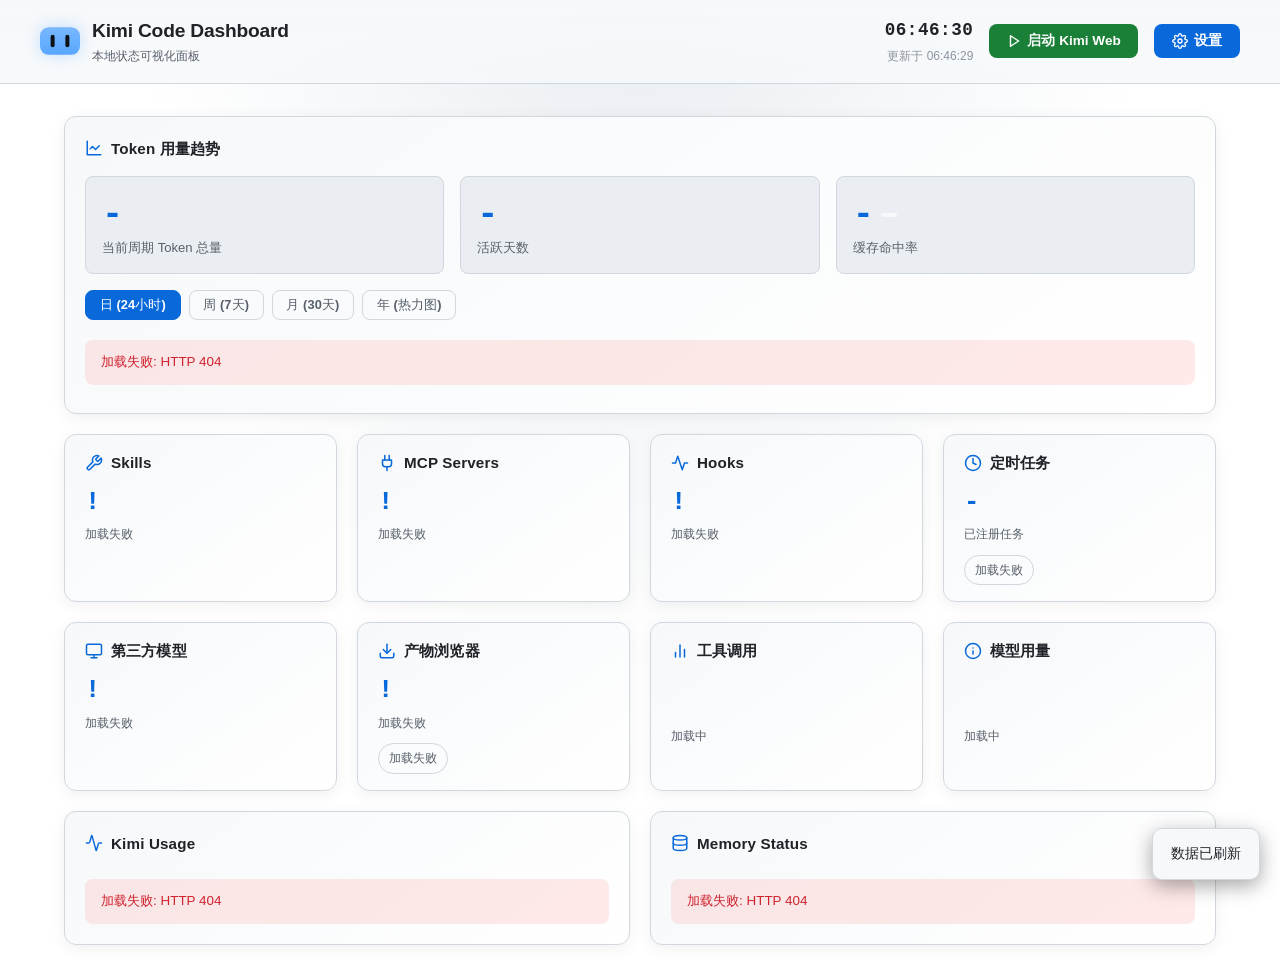
==== commit b9b31074: "fix: 推理强度开关嵌套 label 导致 checkbox 双次切换，外层改用 div" ====
--- a/templates/index.html
+++ b/templates/index.html
@@ -803,6 +803,6 @@
     </div>
 
     <script src="/static/js/charts.js?v=22"></script>
-    <script src="/static/js/app.js?v=116"></script>
+    <script src="/static/js/app.js?v=117"></script>
 </body>
 </html>
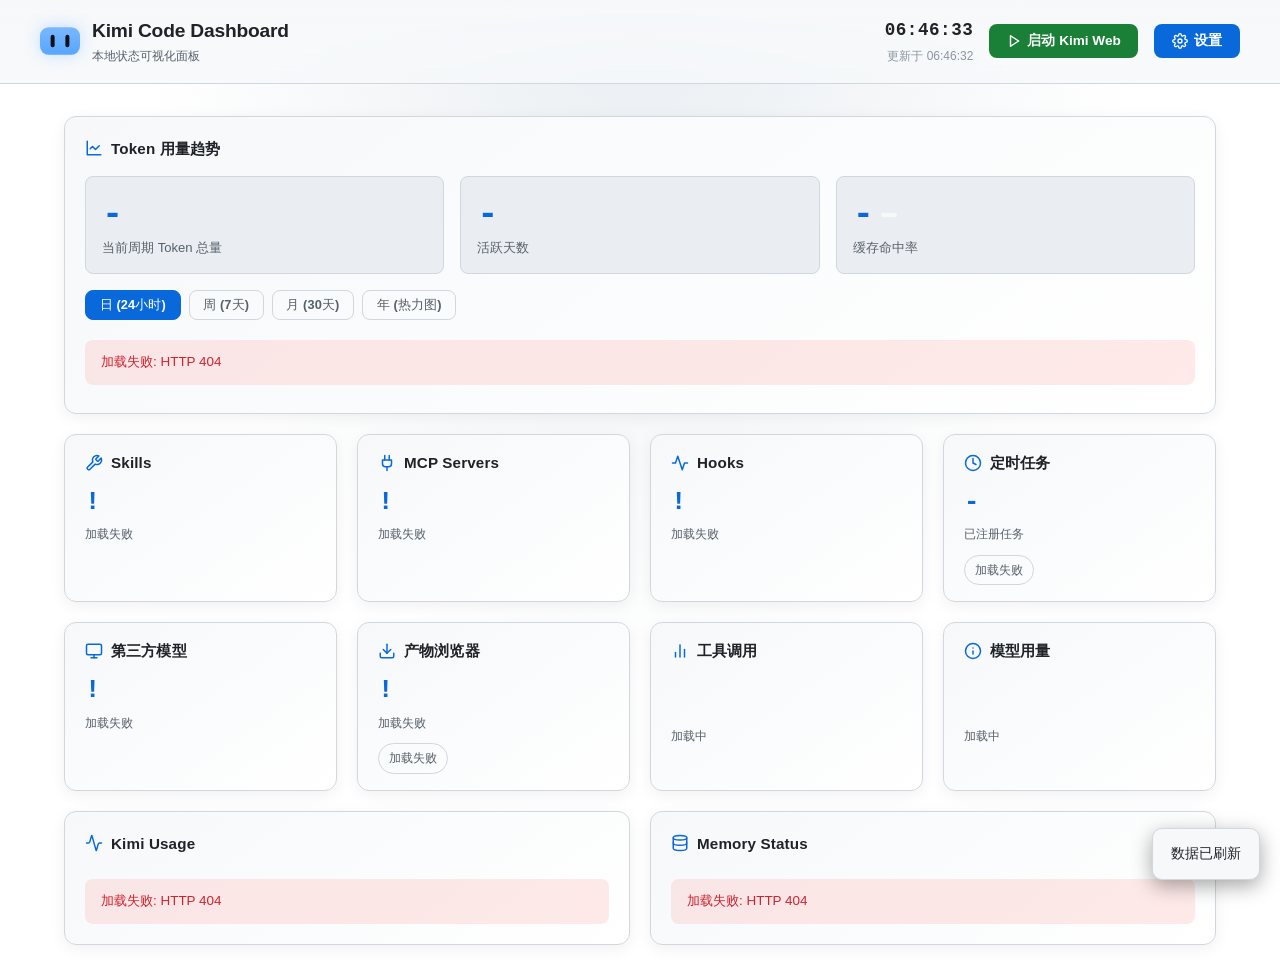
==== commit a5a590ee: "fix: 模型上下文/MaxTokens 值不匹配预置选项时自动选中最近档位，保存时保留原值" ====
--- a/templates/index.html
+++ b/templates/index.html
@@ -803,6 +803,6 @@
     </div>
 
     <script src="/static/js/charts.js?v=22"></script>
-    <script src="/static/js/app.js?v=117"></script>
+    <script src="/static/js/app.js?v=118"></script>
 </body>
 </html>
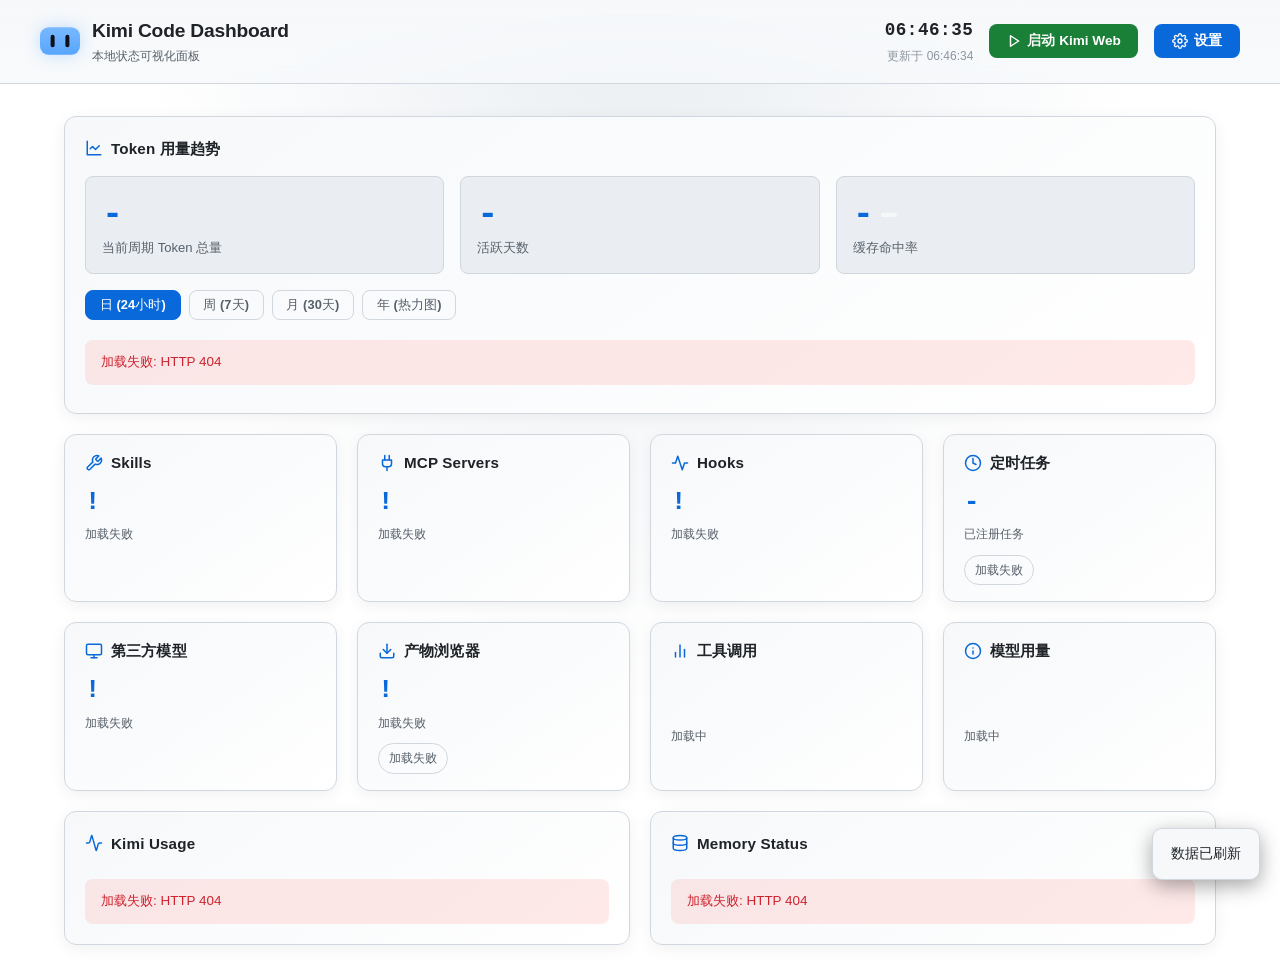
==== commit 2d7f1795: "feat: 增加 Agent 指令可视化编辑器" ====
--- a/templates/index.html
+++ b/templates/index.html
@@ -19,7 +19,7 @@
         } catch (e) {}
     })();
     </script>
-    <link rel="stylesheet" href="/static/css/style.css?v=73">
+    <link rel="stylesheet" href="/static/css/style.css?v=86">
 </head>
 <body>
     <header>
@@ -276,14 +276,14 @@
                     <h3>Providers</h3>
                     <button class="btn-task" onclick="editProvider()">+ 添加 Provider</button>
                 </div>
-                <div id="providersList" class="config-list"></div>
+                <div id="providersList" class="config-list" ondragover="dragOverConfigList(event, 'provider')" ondrop="finishConfigCardDrop(event, 'provider')"></div>
             </section>
             <section class="config-section card">
                 <div class="config-section-header">
                     <h3>Models</h3>
                     <button class="btn-task" onclick="editModelForSelectedProvider()">+ 添加 Model</button>
                 </div>
-                <div id="modelsList" class="config-list"></div>
+                <div id="modelsList" class="config-list" ondragover="dragOverConfigList(event, 'model')" ondrop="finishConfigCardDrop(event, 'model')"></div>
             </section>
         </div>
     </div>
@@ -383,6 +383,18 @@
         <div id="settingsList" class="config-list settings-list"></div>
     </div>
 
+    <div id="view-agents" class="detail-page agents-page" style="display:none">
+        <div class="detail-header">
+            <a href="#/settings" class="back-btn"><svg width="14" height="14" viewBox="0 0 24 24" fill="none" stroke="currentColor" stroke-width="2.5" stroke-linecap="round" stroke-linejoin="round"><line x1="19" y1="12" x2="5" y2="12"/><polyline points="12 19 5 12 12 5"/></svg>返回设置</a>
+            <h2>
+                <svg viewBox="0 0 24 24" fill="none" stroke="currentColor" stroke-width="2" stroke-linecap="round" stroke-linejoin="round"><path d="M4 5h16v14H4z"/><path d="M8 9h8M8 13h5"/></svg>
+                Agent 指令
+            </h2>
+            <span class="agents-page-subtitle">编辑 Kimi Code 读取的 AGENTS.md</span>
+        </div>
+        <div id="agentsPageContent"></div>
+    </div>
+
     <div id="view-tasks" class="detail-page" style="display:none">
         <div class="detail-header">
             <a href="#/" class="back-btn"><svg width="14" height="14" viewBox="0 0 24 24" fill="none" stroke="currentColor" stroke-width="2.5" stroke-linecap="round" stroke-linejoin="round"><line x1="19" y1="12" x2="5" y2="12"/><polyline points="12 19 5 12 12 5"/></svg>返回</a>
@@ -803,6 +815,6 @@
     </div>
 
     <script src="/static/js/charts.js?v=22"></script>
-    <script src="/static/js/app.js?v=118"></script>
+    <script src="/static/js/app.js?v=140"></script>
 </body>
 </html>
--- a/static/css/style.css
+++ b/static/css/style.css
@@ -590,9 +590,38 @@
 
 .config-item {
     background: var(--surface-hover); border: 1px solid var(--border); border-radius: var(--radius-sm);
-    padding: 0.75rem 1rem; transition: border-color 0.2s;
+    padding: 0.75rem 1rem; transition: border-color 0.16s ease-out, background-color 0.16s ease-out, opacity 0.16s ease-out, transform 0.16s ease-out, box-shadow 0.16s ease-out;
 }
 .config-item:hover { border-color: rgba(88,166,255,0.3); }
+.sortable-config-item {
+    display: flex; align-items: flex-start; gap: 0.65rem;
+    cursor: grab; user-select: none; touch-action: none;
+}
+.sortable-config-item:active { cursor: grabbing; }
+.sortable-config-item .config-form,
+.sortable-config-item button,
+.sortable-config-item input,
+.sortable-config-item select,
+.sortable-config-item textarea { user-select: auto; touch-action: auto; }
+.config-item-content { flex: 1; min-width: 0; }
+.config-item-editing {
+    display: block; cursor: default; user-select: auto; touch-action: auto;
+}
+.config-item-editing .config-item-content { width: 100%; }
+.config-item-editing .config-form { width: 100%; }
+.config-item-editing .config-form input,
+.config-item-editing .config-form select { width: 100%; }
+.sortable-config-item.drag-source {
+    position: relative; z-index: 1; opacity: 0.72;
+    border-color: rgba(88,166,255,0.45);
+}
+.sortable-config-item.drag-target {
+    position: relative; z-index: 2;
+    transform: translate3d(0, -4px, 0) rotate(-3deg) scale(1.01);
+    transform-origin: 18% 50%; border-color: var(--accent);
+    box-shadow: 10px 13px 22px rgba(0,0,0,0.3), 0 0 0 1px var(--accent-glow);
+    will-change: transform, box-shadow; backface-visibility: hidden;
+}
 .config-item-title { display: flex; align-items: center; gap: 0.5rem; font-size: 0.88rem; font-weight: 600; color: var(--text); flex-wrap: wrap; }
 .config-item-meta { font-size: 0.74rem; color: var(--text-tertiary); margin-top: 0.25rem; font-family: var(--sans); font-weight: 450; word-break: break-all; }
 .config-item-caps { display: flex; flex-wrap: wrap; gap: 0.3rem; margin-top: 0.4rem; }
@@ -606,6 +635,40 @@
     padding: 0.4rem 0.55rem; font: inherit; font-size: 0.82rem;
 }
 .config-form input:focus, .config-form select:focus { outline: none; border-color: var(--accent); }
+.model-range-label {
+    display: flex; align-items: center; justify-content: space-between;
+    gap: 0.75rem;
+}
+.model-range-value {
+    color: var(--accent); font-size: 0.78rem; font-weight: 700;
+    font-variant-numeric: tabular-nums;
+}
+.model-range-control { padding: 0.15rem 0.2rem 0.1rem; }
+.model-range {
+    display: block; width: 100%; height: 6px; padding: 0 !important;
+    appearance: none; -webkit-appearance: none; border: none !important;
+    border-radius: 999px; cursor: pointer;
+}
+.model-range::-webkit-slider-thumb {
+    width: 17px; height: 17px; appearance: none; -webkit-appearance: none;
+    background: var(--accent); border: 2px solid var(--surface); border-radius: 50%;
+    box-shadow: 0 0 0 1px var(--accent), 0 2px 6px rgba(0,0,0,0.3);
+}
+.model-range::-moz-range-thumb {
+    width: 13px; height: 13px; background: var(--accent);
+    border: 2px solid var(--surface); border-radius: 50%;
+    box-shadow: 0 0 0 1px var(--accent), 0 2px 6px rgba(0,0,0,0.3);
+}
+.model-range:focus { outline: none; }
+.model-range:focus::-webkit-slider-thumb { box-shadow: 0 0 0 3px var(--accent-glow); }
+.model-range:focus::-moz-range-thumb { box-shadow: 0 0 0 3px var(--accent-glow); }
+.model-range-scale {
+    display: flex; justify-content: space-between; gap: 0.25rem;
+    margin-top: 0.35rem; color: var(--text-tertiary); font-size: 0.66rem;
+    line-height: 1; user-select: none;
+}
+.model-range-scale span { min-width: 0; }
+.model-range-scale span:last-child { text-align: right; }
 .config-form-actions { display: flex; gap: 0.5rem; margin-top: 0.4rem; }
 
 .cap-check-group { display: flex; flex-wrap: wrap; gap: 0.6rem; }
@@ -632,6 +695,7 @@
 .option-bubble-group { display: flex; flex-wrap: wrap; gap: 0.5rem; }
 
 .effort-toggle-row { display: flex; align-items: center; justify-content: space-between; }
+.effort-toggle-row > span { font-size: 0.75rem; color: var(--text-secondary); }
 .effort-toggle-row .switch { position: relative; display: inline-block; width: 36px; height: 20px; flex-shrink: 0; }
 .effort-toggle-row .switch input { opacity: 0; width: 0; height: 0; }
 .effort-toggle-row .slider {
@@ -711,6 +775,68 @@
 .settings-group-body .settings-toggle { padding: 0.3rem 0; }
 /* compact mode for selects/inputs inside groups */
 .settings-group-body .search-box { margin-top: 0.4rem; }
+
+/* === Agent instructions editor === */
+.agents-page { max-width: 1280px; }
+.agents-page-subtitle { color: var(--text-tertiary); font-size: 0.78rem; }
+.agents-layout {
+    display: grid;
+    grid-template-columns: minmax(220px, 0.32fr) minmax(0, 1fr);
+    gap: 1rem;
+    align-items: start;
+}
+.agents-scope-list { display: flex; flex-direction: column; gap: 0.55rem; }
+.agents-scope-item {
+    display: flex; flex-direction: column; gap: 0.45rem; width: 100%;
+    text-align: left; padding: 0.9rem 1rem; color: var(--text);
+    background: var(--surface); border: 1px solid var(--border);
+    border-radius: var(--radius); cursor: pointer; transition: border-color .2s, background .2s, transform .2s;
+}
+.agents-scope-item:hover { border-color: var(--accent); background: var(--surface-hover); transform: translateY(-1px); }
+.agents-scope-item.active { border-color: var(--accent); background: rgba(88,166,255,0.08); box-shadow: inset 3px 0 var(--accent); }
+.agents-scope-item-top { display: flex; align-items: center; justify-content: space-between; gap: 0.5rem; }
+.agents-scope-item-top strong { font-size: 0.86rem; }
+.agents-scope-desc { color: var(--text-secondary); font-size: 0.74rem; line-height: 1.45; }
+.agents-scope-item code, .agents-editor-header code { color: var(--text-tertiary); font: 0.68rem/1.4 var(--mono); overflow-wrap: anywhere; }
+.agents-scope-status, .agents-editor-status { font-size: 0.68rem; font-weight: 600; white-space: nowrap; }
+.agents-scope-status.ok, .agents-editor-status.clean { color: var(--success); }
+.agents-scope-status.empty { color: var(--text-tertiary); }
+.agents-scope-status.error, .agents-editor-status.dirty { color: var(--warning); }
+.agents-editor-panel {
+    min-width: 0; padding: 1rem; background: var(--surface);
+    border: 1px solid var(--border); border-radius: var(--radius);
+}
+.agents-editor-header { display: flex; align-items: flex-start; justify-content: space-between; gap: 1rem; margin-bottom: 0.8rem; }
+.agents-editor-title { font-weight: 650; margin-bottom: 0.25rem; }
+.agents-editor-status.saving { color: var(--accent); }
+.agents-editor-toolbar { display: flex; justify-content: flex-end; gap: 0.5rem; margin-bottom: 0.65rem; }
+.agents-editor-toolbar .btn-task:disabled { opacity: 0.5; cursor: not-allowed; }
+.agents-editor {
+    display: block; width: 100%; min-height: min(62vh, 680px); resize: vertical;
+    padding: 1rem; background: var(--bg); color: var(--text);
+    border: 1px solid var(--border); border-radius: var(--radius-sm);
+    font: 0.82rem/1.7 var(--mono); tab-size: 4; white-space: pre-wrap;
+}
+.agents-editor:focus { outline: none; border-color: var(--accent); box-shadow: 0 0 0 3px var(--accent-glow); }
+.agents-help { display: flex; flex-direction: column; gap: 0.25rem; margin-top: 0.75rem; color: var(--text-secondary); font-size: 0.74rem; line-height: 1.55; }
+.agents-help strong { color: var(--text); font-size: 0.78rem; }
+.agents-conflict { display: flex; flex-direction: column; gap: 0.35rem; margin-bottom: 0.7rem; padding: 0.75rem; border: 1px solid rgba(210,153,34,0.5); border-radius: var(--radius-sm); background: rgba(210,153,34,0.08); color: var(--text-secondary); font-size: 0.76rem; }
+.agents-conflict strong { color: var(--warning); }
+.agents-conflict-actions { display: flex; gap: 0.5rem; margin-top: 0.25rem; }
+.agents-loading { padding: 2rem; color: var(--text-secondary); text-align: center; }
+
+@media (max-width: 900px) {
+    .agents-layout { grid-template-columns: 1fr; }
+    .agents-scope-list { display: grid; grid-template-columns: repeat(2, minmax(0, 1fr)); }
+    .agents-editor { min-height: 52vh; }
+}
+@media (max-width: 560px) {
+    .agents-scope-list { display: flex; overflow-x: auto; flex-direction: row; padding-bottom: 0.25rem; }
+    .agents-scope-item { min-width: 230px; }
+    .agents-page-subtitle { width: 100%; margin-left: 2.1rem; }
+    .agents-editor-header { flex-direction: column; }
+}
+
 /* Horizontal layout for Kimi Web settings (label left, control right) */
 .settings-item-row {
     display: flex; align-items: center; justify-content: space-between;
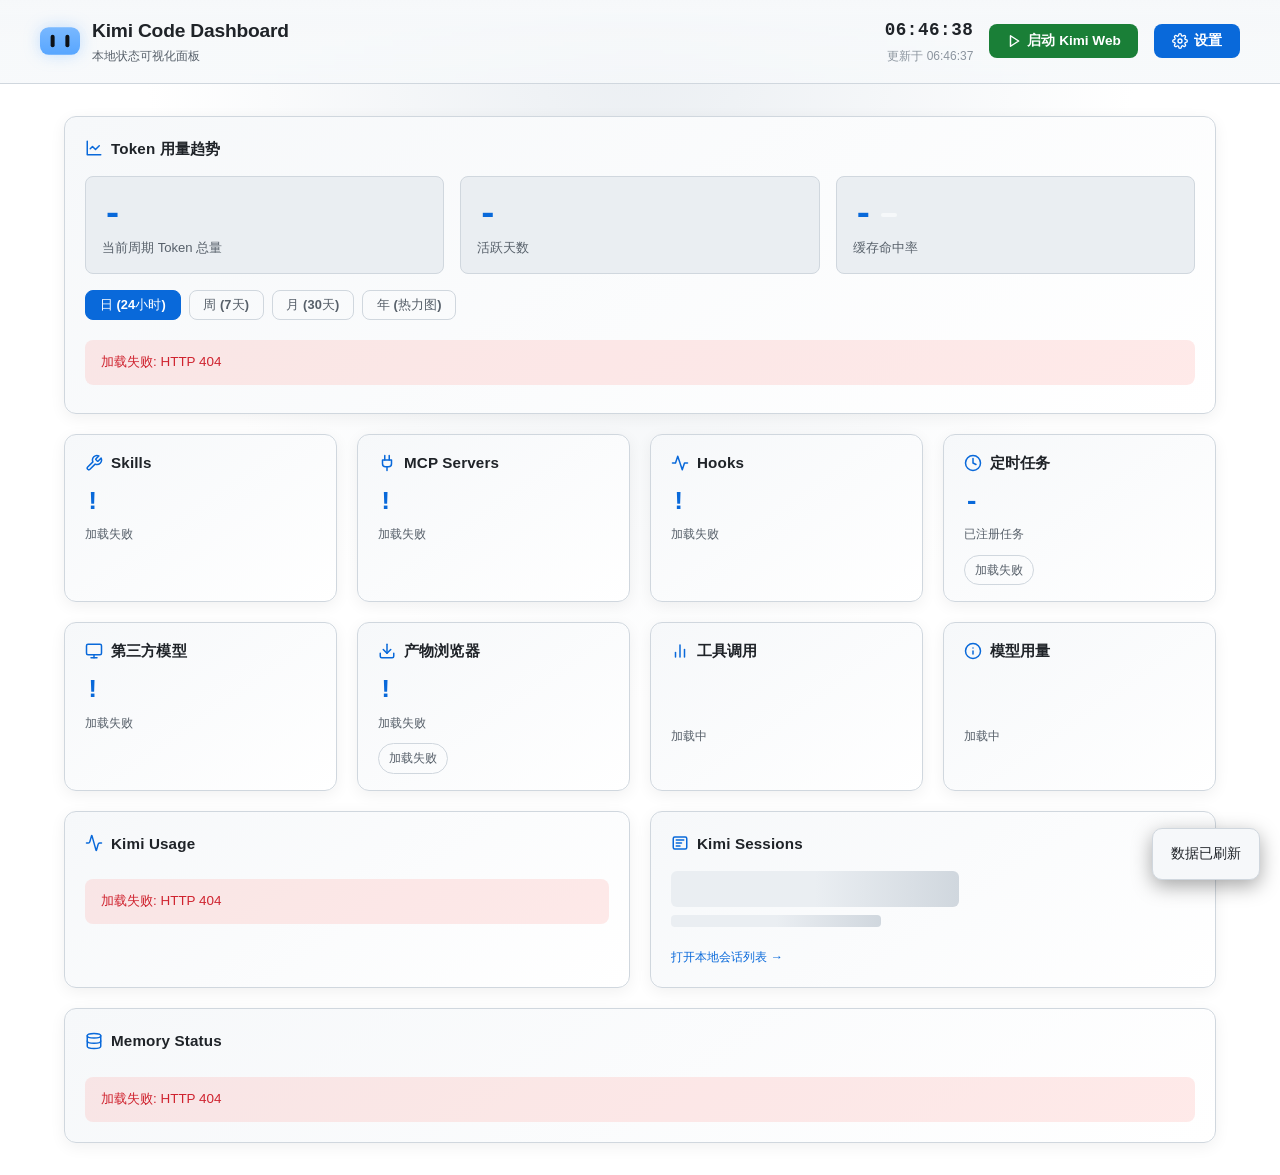
==== commit 985b4a5e: "feat: 发布 1.0.18 会话标题与 Provider 导入新版" ====
--- a/templates/index.html
+++ b/templates/index.html
@@ -19,7 +19,7 @@
         } catch (e) {}
     })();
     </script>
-    <link rel="stylesheet" href="/static/css/style.css?v=86">
+    <link rel="stylesheet" href="/static/css/style.css?v=100">
 </head>
 <body>
     <header>
@@ -190,18 +190,28 @@
                 </a>
             </div>
 
-            <!-- Kimi Usage -->
-            <section id="section-kimi" class="card" style="animation-delay: 0.16s;">
-                <h2>
-                    <svg viewBox="0 0 24 24" fill="none" stroke="currentColor" stroke-width="2" stroke-linecap="round" stroke-linejoin="round"><path d="M22 12h-2.48a2 2 0 0 0-1.93 1.46l-2.35 8.36a.25.25 0 0 1-.48 0L9.24 2.18a.25.25 0 0 0-.48 0l-2.35 8.36A2 2 0 0 1 4.49 12H2"/></svg>
-                    Kimi Usage
-                </h2>
-                <div id="kimiSummary"><div class="skeleton sk-metric"></div><div class="skeleton sk-line" style="width:40%"></div></div>
-                <div id="kimiUsageInfo"></div>
-            </section>
+            <!-- Kimi Usage + Sessions -->
+            <div id="kimi-overview-row" class="kimi-overview-row" style="grid-column: 1 / -1; animation-delay: 0.16s;">
+                <section id="section-kimi" class="card" style="animation-delay: 0.16s;">
+                    <h2>
+                        <svg viewBox="0 0 24 24" fill="none" stroke="currentColor" stroke-width="2" stroke-linecap="round" stroke-linejoin="round"><path d="M22 12h-2.48a2 2 0 0 0-1.93 1.46l-2.35 8.36a.25.25 0 0 1-.48 0L9.24 2.18a.25.25 0 0 0-.48 0l-2.35 8.36A2 2 0 0 1 4.49 12H2"/></svg>
+                        Kimi Usage
+                    </h2>
+                    <div id="kimiUsageInfo"></div>
+                </section>
+
+                <section id="section-kimi-sessions" class="card" style="animation-delay: 0.20s;">
+                    <h2>
+                        <svg viewBox="0 0 24 24" fill="none" stroke="currentColor" stroke-width="2" stroke-linecap="round" stroke-linejoin="round"><rect x="3" y="4" width="18" height="16" rx="2"/><path d="M7 8h10M7 12h7M7 16h5"/></svg>
+                        Kimi Sessions
+                    </h2>
+                    <div id="kimiSessionSummary"><div class="skeleton sk-metric"></div><div class="skeleton sk-line" style="width:40%"></div></div>
+                    <a id="kimiSessionLink" class="session-entry-link" href="#/sessions">打开本地会话列表 →</a>
+                </section>
+            </div>
 
             <!-- Memory Status -->
-            <section id="section-memory" class="card" style="animation-delay: 0.24s;">
+            <section id="section-memory" class="card" style="grid-column: 1 / -1; animation-delay: 0.24s;">
                 <h2>
                     <svg viewBox="0 0 24 24" fill="none" stroke="currentColor" stroke-width="2" stroke-linecap="round" stroke-linejoin="round"><ellipse cx="12" cy="5" rx="9" ry="3"/><path d="M3 5v14a9 3 0 0 0 18 0V5"/><path d="M3 12a9 3 0 0 0 18 0"/></svg>
                     Memory Status
@@ -273,8 +283,14 @@
         <div class="config-layout">
             <section class="config-section card">
                 <div class="config-section-header">
-                    <h3>Providers</h3>
-                    <button class="btn-task" onclick="editProvider()">+ 添加 Provider</button>
+                    <div>
+                        <h3>Providers</h3>
+                        <div class="config-section-caption">已写入 config.toml 的 Provider</div>
+                    </div>
+                    <div class="config-section-header-actions">
+                        <button class="btn-task" onclick="openProviderImport()">+ 从预设导入</button>
+                        <button class="btn-task btn-secondary" onclick="editProvider()">手动添加</button>
+                    </div>
                 </div>
                 <div id="providersList" class="config-list" ondragover="dragOverConfigList(event, 'provider')" ondrop="finishConfigCardDrop(event, 'provider')"></div>
             </section>
@@ -379,6 +395,15 @@
                 <svg viewBox="0 0 24 24" fill="none" stroke="currentColor" stroke-width="2" stroke-linecap="round" stroke-linejoin="round"><circle cx="12" cy="12" r="3"/><path d="M19.4 15a1.65 1.65 0 0 0 .33 1.82l.06.06a2 2 0 0 1 0 2.83 2 2 0 0 1-2.83 0l-.06-.06a1.65 1.65 0 0 0-1.82-.33 1.65 1.65 0 0 0-1 1.51V21a2 2 0 0 1-2 2 2 2 0 0 1-2-2v-.09A1.65 1.65 0 0 0 9 19.4a1.65 1.65 0 0 0-1.82.33l-.06.06a2 2 0 0 1-2.83 0 2 2 0 0 1 0-2.83l.06-.06a1.65 1.65 0 0 0 .33-1.82 1.65 1.65 0 0 0-1.51-1H3a2 2 0 0 1-2-2 2 2 0 0 1 2-2h.09A1.65 1.65 0 0 0 4.6 9a1.65 1.65 0 0 0-.33-1.82l-.06-.06a2 2 0 0 1 0-2.83 2 2 0 0 1 2.83 0l.06.06a1.65 1.65 0 0 0 1.82.33H9a1.65 1.65 0 0 0 1-1.51V3a2 2 0 0 1 2-2 2 2 0 0 1 2 2v.09a1.65 1.65 0 0 0 1 1.51 1.65 1.65 0 0 0 1.82-.33l.06-.06a2 2 0 0 1 2.83 0 2 2 0 0 1 0 2.83l-.06.06a1.65 1.65 0 0 0-.33 1.82V9a1.65 1.65 0 0 0 1.51 1H21a2 2 0 0 1 2 2 2 2 0 0 1-2 2h-.09a1.65 1.65 0 0 0-1.51 1Z"/></svg>
                 面板设置
             </h2>
+            <div id="kimiWebCommandPills" class="kimi-web-command-pills"></div>
+        </div>
+        <div class="settings-page-intro">
+            <div>
+                <span class="settings-eyebrow">CONTROL PANEL</span>
+                <h3>把 Kimi Web 调成适合你的工作方式</h3>
+                <p>常用选项集中在这里。修改后会立即保存，需要重启的项目会在说明里标出。</p>
+            </div>
+            <div class="settings-intro-note"><span class="settings-intro-dot"></span><span>本地配置 · 自动保存</span></div>
         </div>
         <div id="settingsList" class="config-list settings-list"></div>
     </div>
@@ -485,6 +510,28 @@
                     <button class="modal-close" onclick="closeMemoryModal()" aria-label="关闭">×</button>
                 </div>
                 <div id="memoryModalBody" class="modal-body"></div>
+            </div>
+        </div>
+    </div>
+
+    <div id="view-sessions" class="detail-page" style="display:none">
+        <div class="detail-header">
+            <a href="#/" class="back-btn"><svg width="14" height="14" viewBox="0 0 24 24" fill="none" stroke="currentColor" stroke-width="2.5" stroke-linecap="round" stroke-linejoin="round"><line x1="19" y1="12" x2="5" y2="12"/><polyline points="12 19 5 12 12 5"/></svg>返回</a>
+            <h2><svg viewBox="0 0 24 24" fill="none" stroke="currentColor" stroke-width="2" stroke-linecap="round" stroke-linejoin="round"><rect x="3" y="4" width="18" height="16" rx="2"/><path d="M7 8h10M7 12h7M7 16h5"/></svg>本地会话</h2>
+            <button class="btn-task" onclick="loadSessionsDetail()">刷新</button>
+            <input type="text" class="search-box detail-search" id="sessionSearchDetail" placeholder="搜索标题、工作目录或摘要..." oninput="renderSessionsDetail()">
+        </div>
+        <div class="seg-filter" id="sessionStatusFilter">
+            <button class="seg-item active" data-session-filter="active" onclick="setSessionFilter('active')">活跃</button>
+            <button class="seg-item" data-session-filter="archived" onclick="setSessionFilter('archived')">已归档</button>
+            <button class="seg-item" data-session-filter="all" onclick="setSessionFilter('all')">全部</button>
+            <span class="seg-stats" id="sessionsDetailStats"></span>
+        </div>
+        <div id="sessionsDetailList" class="detail-list"><div class="skeleton sk-line"></div></div>
+        <div id="sessionModal" class="modal-overlay" style="display:none" onclick="if(event.target===this)closeSessionModal()">
+            <div class="modal modal-lg" onclick="event.stopPropagation()">
+                <div class="modal-header"><h3 id="sessionModalTitle">会话详情</h3><button class="modal-close" onclick="closeSessionModal()" aria-label="关闭">×</button></div>
+                <div id="sessionModalBody" class="modal-body"></div>
             </div>
         </div>
     </div>
@@ -797,6 +844,69 @@
         </div>
     </div>
 
+    <!-- Provider Preset Import Wizard -->
+    <div id="providerImportModal" class="modal-overlay" style="display:none" onclick="if(event.target===this)closeProviderImport()">
+        <div class="modal modal-provider-import" onclick="event.stopPropagation()">
+            <div class="modal-header provider-import-header">
+                <div>
+                    <div class="provider-import-kicker">THIRD-PARTY PROVIDER IMPORT</div>
+                    <h3>从预设导入 Provider</h3>
+                    <p>预设参数仅供参考；实际连接需要用你的 API Key 测试。</p>
+                </div>
+                <button class="modal-close" id="providerImportClose" onclick="closeProviderImport()" aria-label="关闭">×</button>
+            </div>
+            <div class="provider-import-steps" id="providerImportSteps">
+                <div class="provider-import-step active" data-import-step="1"><span>1</span><strong>选择 Provider</strong><em>搜索预设</em></div>
+                <div class="provider-import-step" data-import-step="2"><span>2</span><strong>连接测试</strong><em>填写 API Key</em></div>
+                <div class="provider-import-step" data-import-step="3"><span>3</span><strong>选择 Model</strong><em>确定默认模型</em></div>
+            </div>
+            <div class="provider-import-body">
+                <section class="provider-import-panel active" data-import-panel="1">
+                    <div class="provider-preset-picker">
+                        <aside class="provider-preset-list-pane">
+                            <div class="provider-preset-toolbar">
+                                <div class="provider-preset-search"><span>⌕</span><input id="providerPresetSearch" type="search" placeholder="搜索 Provider 名称、ID 或协议" autocomplete="off"></div>
+                                <div class="provider-preset-toolbar-meta">仅显示可直接导入的 Provider 预设</div>
+                            </div>
+                            <div id="providerPresetList" class="provider-preset-list"><div class="empty">加载预设中...</div></div>
+                            <div class="provider-preset-list-footer" id="providerPresetListFooter">—</div>
+                        </aside>
+                        <article id="providerPresetDetail" class="provider-preset-detail"><div class="empty">请选择一个 Provider</div></article>
+                    </div>
+                </section>
+                <section class="provider-import-panel" data-import-panel="2">
+                    <div class="provider-connection-layout">
+                        <div class="provider-connection-form">
+                            <div class="provider-selected-strip"><span id="providerConnectionMark" class="provider-preset-mark">P</span><div><strong id="providerConnectionName">Provider</strong><small id="providerConnectionType">协议</small></div></div>
+                            <h4>配置连接</h4>
+                            <p class="provider-import-note">API Key 会发送到你填写的 Base URL 进行连接测试，并在导入时写入本地 <code>config.toml</code>；不会发送到预设目录。</p>
+                            <label>API Key <small>必填</small><input id="providerImportApiKey" type="password" autocomplete="new-password" placeholder="输入 Provider API Key"></label>
+                            <label>Provider ID <small>可修改</small><input id="providerImportId" type="text" autocomplete="off" placeholder="例如 deepseek"></label>
+                            <label>Base URL <small>可替换为代理或企业网关</small><input id="providerImportBaseUrl" class="mono-input" type="text" autocomplete="off" placeholder="https://api.example.com/v1"></label>
+                            <label>协议<select id="providerImportType"></select></label>
+                            <details class="provider-import-advanced"><summary>高级设置 · 自定义 Headers / 环境变量</summary><textarea id="providerImportHeaders" rows="3" placeholder="每行一个 Header，例如&#10;HTTP-Referer=https://example.com"></textarea></details>
+                        </div>
+                        <aside class="provider-connection-status">
+                            <h4>连接状态</h4>
+                            <div id="providerImportStatus" class="provider-status-card"><strong><span class="provider-status-icon">!</span>尚未测试连接</strong><p>Dashboard 会请求 Provider 的模型列表，验证凭证和 Base URL 是否可用。</p></div>
+                            <div class="provider-import-tip">预设信息 ≠ 实际可用性。测试只在内存中使用 Key，不会触发批量导入。</div>
+                            <button type="button" class="btn-task provider-test-btn" id="providerImportTest">测试连接</button>
+                        </aside>
+                    </div>
+                </section>
+                <section class="provider-import-panel" data-import-panel="3">
+                    <div class="provider-model-picker">
+                        <div class="provider-model-picker-heading"><div><h4>选择要启用的 Model</h4><p>只会写入勾选的模型，预设中的其他模型不会进入 config.toml。</p></div><strong id="providerImportModelCount">已选 0 个</strong></div>
+                        <div class="provider-model-toolbar"><div class="provider-preset-search"><span>⌕</span><input id="providerImportModelSearch" type="search" placeholder="搜索模型名称" autocomplete="off"></div><div id="providerImportModelFilters" class="provider-preset-filters"><button type="button" class="active" data-model-capability="">全部</button><button type="button" data-model-capability="thinking">思考</button><button type="button" data-model-capability="tool_use">工具调用</button><button type="button" data-model-capability="image_in">识图</button></div></div>
+                        <div id="providerImportModelList" class="provider-import-model-list"><div class="empty">请先完成连接测试</div></div>
+                        <div class="provider-model-footer-note">默认模型会写入 <code>default_model</code>；后续仍可在已配置列表中调整。</div>
+                    </div>
+                </section>
+            </div>
+            <div class="provider-import-footer"><span id="providerImportFooterHint">预设来源：加载中...</span><div><button type="button" class="btn-task btn-secondary" id="providerImportBack">返回</button><button type="button" class="btn-task" id="providerImportNext">继续配置</button><button type="button" class="btn-task provider-import-submit" id="providerImportSubmit" style="display:none">导入 Provider</button></div></div>
+        </div>
+    </div>
+
     <!-- Confirm Dialog -->
     <div id="confirmDialog" class="modal-overlay" style="display:none">
         <div class="modal modal-sm" onclick="event.stopPropagation()">
@@ -815,6 +925,6 @@
     </div>
 
     <script src="/static/js/charts.js?v=22"></script>
-    <script src="/static/js/app.js?v=140"></script>
+    <script src="/static/js/app.js?v=158"></script>
 </body>
 </html>
--- a/static/css/style.css
+++ b/static/css/style.css
@@ -16,6 +16,8 @@
     --success: #3fb950;
     --warning: #d29922;
     --danger: #f85149;
+    --scrollbar-thumb: rgba(139,148,158,0.22);
+    --scrollbar-thumb-hover: rgba(139,148,158,0.38);
     /* RGB 形式，便于在 rgba() 里使用 */
     --bg-rgb: 13, 17, 23;
     --surface-rgb: 22, 27, 34;
@@ -33,6 +35,22 @@
 }
 
 * { box-sizing: border-box; }
+
+/* === Global low-contrast scrollbars === */
+* {
+    scrollbar-width: thin;
+    scrollbar-color: var(--scrollbar-thumb) transparent;
+}
+*::-webkit-scrollbar { width: 7px; height: 7px; }
+*::-webkit-scrollbar-track { background: transparent; }
+*::-webkit-scrollbar-thumb {
+    background: var(--scrollbar-thumb);
+    border: 2px solid transparent;
+    border-radius: 999px;
+    background-clip: padding-box;
+}
+*::-webkit-scrollbar-thumb:hover { background: var(--scrollbar-thumb-hover); }
+*::-webkit-scrollbar-corner { background: transparent; }
 
 body {
     margin: 0;
@@ -156,6 +174,7 @@
 main { max-width: 1200px; margin: 0 auto; padding: 1rem 1.5rem 2rem; }
 
 .grid { display: grid; grid-template-columns: repeat(2, 1fr); gap: 1.25rem; align-items: stretch; }
+.kimi-overview-row { display: grid; grid-template-columns: repeat(2, minmax(0, 1fr)); gap: 1.25rem; align-items: stretch; }
 
 /* === Card === */
 .card {
@@ -201,10 +220,11 @@
 .status-dot { width: 7px; height: 7px; border-radius: 50%; display: inline-block; background: currentColor; }
 
 /* === Lists === */
-.list { margin-top: 1rem; max-height: 320px; overflow-y: auto; overflow-x: hidden; scrollbar-width: thin; scrollbar-color: var(--border) transparent; }
-.list::-webkit-scrollbar { width: 6px; }
+.list { margin-top: 1rem; max-height: 320px; overflow-y: auto; overflow-x: hidden; scrollbar-width: thin; scrollbar-color: var(--scrollbar-thumb) transparent; }
+.list::-webkit-scrollbar { width: 7px; }
 .list::-webkit-scrollbar-track { background: transparent; }
-.list::-webkit-scrollbar-thumb { background: var(--border); border-radius: 3px; }
+.list::-webkit-scrollbar-thumb { background: var(--scrollbar-thumb); border-radius: 999px; }
+.list::-webkit-scrollbar-thumb:hover { background: var(--scrollbar-thumb-hover); }
 .list-item { padding: 0.7rem 0; border-bottom: 1px solid var(--border); word-break: break-word; overflow-wrap: break-word; }
 .list-item:last-child { border-bottom: none; }
 .list-title { font-weight: 600; font-size: 0.88rem; display: flex; justify-content: space-between; align-items: flex-start; gap: 0.5rem; flex-wrap: wrap; }
@@ -221,6 +241,17 @@
 .detail-header { display: flex; align-items: center; gap: 1rem; margin-bottom: 1.5rem; flex-wrap: wrap; }
 .detail-header h2 { margin: 0; font-size: 1.1rem; font-weight: 600; color: var(--text); display: flex; align-items: center; gap: 0.5rem; }
 .detail-header h2 svg { width: 20px; height: 20px; stroke: var(--accent); }
+.kimi-web-command-pills { min-width: 0; max-width: min(100%, 430px); margin-left: auto; }
+.kimi-web-command-pills-inner { display: flex; flex-direction: column; align-items: flex-end; gap: 0.35rem; }
+.kimi-web-command-pill { display: flex; align-items: center; min-width: 0; max-width: 100%; width: max-content; padding: 0.28rem 0.45rem 0.28rem 0.65rem; border: 1px solid rgba(63,185,80,0.42); border-radius: 999px; background: rgba(63,185,80,0.08); color: var(--text-secondary); cursor: pointer; font: inherit; transition: border-color .15s, background .15s, color .15s; }
+.kimi-web-command-pill:hover:not(:disabled) { border-color: var(--success); background: rgba(63,185,80,0.14); color: var(--text); }
+.kimi-web-command-pill:disabled { cursor: default; opacity: 0.7; }
+.kimi-web-command-pill-label { flex: 0 0 auto; color: var(--success); font-size: 0.68rem; font-weight: 650; }
+.kimi-web-command-pill-summary { display: flex; align-items: center; gap: 0.45rem; min-width: 0; margin-left: 0.5rem; }
+.kimi-web-command-pill-address { flex: 0 0 auto; color: var(--text); font: 0.66rem/1.35 var(--mono); }
+.kimi-web-command-pill-host { min-width: 0; max-width: 220px; overflow: hidden; padding: 0.1rem 0.35rem; border: 1px solid var(--border); border-radius: 999px; color: var(--text-secondary); font: 0.62rem/1.25 var(--mono); text-overflow: ellipsis; white-space: nowrap; }
+.kimi-web-command-pill-loading { color: var(--text-tertiary); font-size: 0.66rem; }
+.kimi-web-command-pill-action { flex: 0 0 auto; margin-left: 0.55rem; color: var(--success); font-size: 0.64rem; font-weight: 600; }
 .detail-search { max-width: 320px; margin-left: auto; }
 .back-btn {
     display: inline-flex; align-items: center; gap: 0.4rem;
@@ -240,8 +271,32 @@
 .back-btn:hover { opacity: 0.8; text-decoration: underline; }
 .detail-search { flex: 1; min-width: 180px; max-width: 380px; }
 .detail-list { background: linear-gradient(145deg, var(--surface) 0%, var(--surface-2) 100%); border: 1px solid var(--border); border-radius: var(--radius); padding: 0 1.25rem; }
+.session-entry-link { display: inline-block; margin-top: 0.8rem; color: var(--accent); font-size: 0.78rem; text-decoration: none; }
+.session-entry-link:hover { text-decoration: underline; }
+.session-toolbar { display: flex; gap: 0.6rem; width: 100%; align-items: center; }
+.session-toolbar .search-box { max-width: none; }
+.session-item { display: flex; align-items: flex-start; gap: 0.8rem; padding: 0.85rem 0; border-bottom: 1px solid var(--border); cursor: pointer; }
+.session-item:last-child { border-bottom: 0; }
+.session-item:hover .session-item-title { color: var(--accent); }
+.session-item-main { min-width: 0; flex: 1; }
+.session-item-title { display: flex; align-items: center; gap: 0.45rem; min-width: 0; font-size: 0.9rem; font-weight: 600; color: var(--text); white-space: nowrap; overflow: hidden; text-overflow: ellipsis; }
+.session-archived-badge { flex: 0 0 auto; padding: 0.12rem 0.4rem; border: 1px solid rgba(139,148,158,0.35); border-radius: 999px; color: var(--text-tertiary); font-size: 0.64rem; font-weight: 600; }
+.session-restore-btn { flex: 0 0 auto; margin-top: 0.05rem; }
+.session-load-more { display: flex; justify-content: center; padding: 1rem 0; }
+.session-item-meta { color: var(--text-tertiary); font-size: 0.72rem; margin-top: 0.25rem; }
+.session-item-preview { color: var(--text-secondary); font-size: 0.78rem; line-height: 1.45; margin-top: 0.35rem; white-space: nowrap; overflow: hidden; text-overflow: ellipsis; }
+.session-detail-grid { display: grid; grid-template-columns: repeat(2, minmax(0, 1fr)); gap: 0.65rem; margin-bottom: 0.8rem; }
+.session-detail-cell { background: var(--bg); border: 1px solid var(--border); border-radius: var(--radius-sm); padding: 0.65rem; }
+.session-detail-label { display: block; color: var(--text-tertiary); font-size: 0.68rem; margin-bottom: 0.2rem; }
+.session-detail-value { color: var(--text); font-size: 0.78rem; word-break: break-word; }
+.session-source-context { background: var(--bg); border: 1px solid var(--border); border-radius: var(--radius-sm); padding: 0.75rem; white-space: pre-wrap; word-break: break-word; color: var(--text-secondary); font-size: 0.78rem; line-height: 1.55; max-height: 260px; overflow: auto; }
+.session-title-form { display: flex; gap: 0.5rem; margin-top: 0.8rem; }
+.session-title-form input { flex: 1; min-width: 0; background: var(--bg); color: var(--text); border: 1px solid var(--border); border-radius: var(--radius-sm); padding: 0.45rem 0.6rem; }
+.session-title-form input:focus { outline: none; border-color: var(--accent); }
+@media (max-width: 600px) { .session-detail-grid { grid-template-columns: 1fr; } .session-title-form { flex-wrap: wrap; } .session-title-form input { flex-basis: 100%; } }
 .detail-stats { display: flex; gap: 1.5rem; margin-bottom: 1rem; font-size: 0.8rem; font-weight: 450; color: var(--text-secondary); flex-wrap: wrap; }
 .detail-stats span strong { color: var(--text); font-family: var(--mono); }
+.memory-load-more { display: flex; justify-content: center; align-items: center; min-height: 3.5rem; border-top: 1px solid var(--border); color: var(--text-tertiary); font-size: 0.76rem; }
 
 .badge { display: inline-block; padding: 0.15rem 0.45rem; border-radius: 0.25rem; font-size: 0.68rem; font-weight: 600; }
 .badge-local { background: rgba(88,166,255,0.15); color: var(--accent); }
@@ -313,9 +368,11 @@
 .lb-window-tab.active { background: var(--accent); border-color: var(--accent); color: #fff; }
 
 /* Heatmap (yearly view) */
-.heatmap-wrap { overflow-x: auto; padding-bottom: 0.5rem; scrollbar-width: thin; scrollbar-color: var(--border) transparent; }
-.heatmap-wrap::-webkit-scrollbar { height: 6px; }
-.heatmap-wrap::-webkit-scrollbar-thumb { background: var(--border); border-radius: 3px; }
+.heatmap-wrap { overflow-x: auto; padding-bottom: 0.5rem; scrollbar-width: thin; scrollbar-color: var(--scrollbar-thumb) transparent; }
+.heatmap-wrap::-webkit-scrollbar { height: 7px; }
+.heatmap-wrap::-webkit-scrollbar-track { background: transparent; }
+.heatmap-wrap::-webkit-scrollbar-thumb { background: var(--scrollbar-thumb); border-radius: 999px; }
+.heatmap-wrap::-webkit-scrollbar-thumb:hover { background: var(--scrollbar-thumb-hover); }
 .heatmap-svg { display: block; }
 .heatmap-cell { transition: opacity .1s; cursor: pointer; }
 .heatmap-cell:hover { opacity: 0.7; }
@@ -394,8 +451,8 @@
 
 /* Kimi Usage compact meta */
 .kimi-meta-row { display: flex; align-items: center; gap: 0.4rem; margin-top: 0.5rem; font-size: 0.78rem; color: var(--text-secondary); flex-wrap: wrap; }
-#section-kimi, #section-memory { display: flex; flex-direction: column; position: relative; cursor: pointer; }
-#section-kimi::after, #section-memory::after {
+#section-kimi, #section-kimi-sessions, #section-memory { display: flex; flex-direction: column; position: relative; cursor: pointer; }
+#section-kimi::after, #section-kimi-sessions::after, #section-memory::after {
     content: '';
     position: absolute;
     inset: 0;
@@ -403,7 +460,7 @@
     pointer-events: none;
     transition: background 0.2s;
 }
-#section-kimi:hover::after, #section-memory:hover::after { background: rgba(88,166,255,0.04); }
+#section-kimi:hover::after, #section-kimi-sessions:hover::after, #section-memory:hover::after { background: rgba(88,166,255,0.04); }
 #kimiUsageInfo { width: 100%; }
 .kimi-meta-row .sep { color: var(--border); }
 .console-link-inline { color: var(--accent); text-decoration: none; font-weight: 500; }
@@ -509,12 +566,12 @@
 .md-panel .memory-legend .legend-item { font-size: 0.76rem; }
 .md-table-scroll {
     flex: 1 1 280px; max-height: 260px; overflow-y: auto; min-width: 0;
-    scrollbar-width: thin; scrollbar-color: var(--accent) transparent;
-}
-.md-table-scroll::-webkit-scrollbar { width: 6px; }
+    scrollbar-width: thin; scrollbar-color: var(--scrollbar-thumb) transparent;
+}
+.md-table-scroll::-webkit-scrollbar { width: 7px; }
 .md-table-scroll::-webkit-scrollbar-track { background: transparent; }
-.md-table-scroll::-webkit-scrollbar-thumb { background: var(--border); border-radius: 3px; }
-.md-table-scroll::-webkit-scrollbar-thumb:hover { background: var(--accent); }
+.md-table-scroll::-webkit-scrollbar-thumb { background: var(--scrollbar-thumb); border-radius: 999px; }
+.md-table-scroll::-webkit-scrollbar-thumb:hover { background: var(--scrollbar-thumb-hover); }
 .md-table-scroll::-webkit-scrollbar-corner { background: transparent; }
 .md-table { width: 100%; border-collapse: collapse; font-size: 0.78rem; font-family: var(--mono); font-variant-numeric: tabular-nums; }
 .md-table thead th { position: sticky; top: 0; background: var(--surface); color: var(--text-secondary); font-weight: 600; font-size: 0.72rem; text-transform: none; padding: 0.4rem 0.5rem; border-bottom: 1px solid var(--border); z-index: 1; }
@@ -729,52 +786,308 @@
     position: relative;
     z-index: 1;
 }
+.config-section-header > div:first-child { min-width: 0; }
+.config-section-caption { margin-top: 0.18rem; color: var(--text-tertiary); font-size: 0.68rem; font-weight: 450; }
+.config-section-header-actions { display: flex; align-items: center; gap: 0.45rem; }
+.btn-secondary { background: transparent; color: var(--text-secondary); }
+
+/* === Provider preset import wizard === */
+.modal.modal-provider-import {
+    width: min(920px, calc(100vw - 2rem));
+    height: min(680px, calc(100vh - 2rem));
+    min-height: 540px;
+    max-width: none;
+    display: flex;
+    flex-direction: column;
+}
+.provider-import-header { padding: 1.15rem 1.45rem 1rem; }
+.provider-import-header h3 { display: block; margin-top: 0.22rem; font-size: 1.15rem; letter-spacing: -0.02em; }
+.provider-import-header p { margin: 0.25rem 0 0; color: var(--text-secondary); font-size: 0.72rem; font-weight: 450; }
+.provider-import-kicker { color: var(--accent); font-family: var(--mono); font-size: 0.62rem; letter-spacing: 0.12em; }
+.provider-import-steps {
+    display: grid; grid-template-columns: repeat(3, 1fr); gap: 0;
+    padding: 0.78rem 1.45rem; border-bottom: 1px solid var(--border); background: rgba(var(--bg-rgb), 0.24);
+}
+.provider-import-step {
+    position: relative; display: flex; align-items: center; gap: 0.55rem; min-width: 0;
+    border: 0; padding: 0; background: transparent; color: var(--text-tertiary); text-align: left; cursor: default;
+}
+.provider-import-step:not(:last-child)::after { content: ''; position: absolute; top: 14px; left: 28px; right: 0.8rem; height: 1px; background: var(--border); }
+.provider-import-step > span {
+    position: relative; z-index: 1; display: grid; place-items: center; flex: 0 0 auto;
+    width: 28px; height: 28px; border: 1px solid var(--border); border-radius: 50%; background: var(--surface-2);
+    color: var(--text-secondary); font-family: var(--mono); font-size: 0.68rem;
+}
+.provider-import-step > strong, .provider-import-step > em { position: relative; z-index: 1; background: var(--surface-2); padding-right: 0.65rem; font-style: normal; }
+.provider-import-step > strong { color: inherit; font-size: 0.75rem; font-weight: 650; }
+.provider-import-step > em { margin-left: -0.5rem; color: var(--text-tertiary); font-size: 0.63rem; }
+.provider-import-step.active, .provider-import-step.done { color: var(--text); }
+.provider-import-step.active > span { border-color: var(--accent); background: var(--accent); color: #fff; box-shadow: 0 0 0 4px var(--accent-glow); }
+.provider-import-step.done > span { border-color: var(--success); background: rgba(63,185,80,0.12); color: var(--success); }
+.provider-import-step.done:not(:last-child)::after { background: rgba(63,185,80,0.42); }
+.provider-import-body { flex: 1 1 auto; min-height: 0; overflow: hidden; }
+.provider-import-panel { display: none; width: 100%; height: 100%; min-height: 0; overflow: hidden; }
+.provider-import-panel.active { display: flex; flex-direction: column; }
+.provider-preset-picker { display: grid; grid-template-columns: 41% 59%; width: 100%; height: 100%; min-height: 0; flex: 1 1 auto; }
+.provider-preset-list-pane { display: flex; min-width: 0; min-height: 0; height: 100%; flex-direction: column; border-right: 1px solid var(--border); background: rgba(var(--bg-rgb), 0.18); }
+.provider-preset-toolbar { padding: 0.85rem 0.95rem 0.7rem; border-bottom: 1px solid var(--border); }
+.provider-preset-toolbar-meta { margin-top: 0.45rem; color: var(--text-tertiary); font-size: 0.62rem; }
+.provider-preset-search { position: relative; flex: 1; min-width: 0; }
+.provider-preset-search > span { position: absolute; top: 0.42rem; left: 0.65rem; color: var(--text-tertiary); font-size: 0.88rem; line-height: 1; }
+.provider-preset-search input { width: 100%; height: 2.1rem; padding: 0 0.65rem 0 1.9rem; border: 1px solid var(--border); border-radius: 6px; background: var(--bg); color: var(--text); outline: none; font: inherit; font-size: 0.72rem; }
+.provider-preset-search input:focus { border-color: var(--accent); box-shadow: 0 0 0 3px var(--accent-glow); }
+.provider-preset-filters { display: flex; gap: 0.3rem; overflow-x: auto; margin-top: 0.55rem; padding-bottom: 0.05rem; }
+.provider-preset-filters button { flex: 0 0 auto; border: 1px solid var(--border); border-radius: 999px; padding: 0.24rem 0.52rem; background: transparent; color: var(--text-secondary); cursor: pointer; font-size: 0.62rem; white-space: nowrap; }
+.provider-preset-filters button:hover, .provider-preset-filters button.active { border-color: rgba(88,166,255,0.52); background: rgba(88,166,255,0.12); color: var(--accent); }
+.provider-preset-list {
+    min-height: 0; flex: 1 1 auto; overflow-y: scroll; overflow-x: hidden; padding: 0.55rem;
+    scrollbar-width: thin; scrollbar-color: var(--scrollbar-thumb) transparent;
+}
+.provider-preset-list::-webkit-scrollbar { width: 7px; }
+.provider-preset-list::-webkit-scrollbar-track { background: transparent; }
+.provider-preset-list::-webkit-scrollbar-thumb { background: var(--scrollbar-thumb); border-radius: 999px; }
+.provider-preset-list::-webkit-scrollbar-thumb:hover { background: var(--scrollbar-thumb-hover); }
+.provider-preset-row { display: flex; align-items: flex-start; gap: 0.6rem; width: 100%; margin-bottom: 0.25rem; border: 1px solid transparent; border-radius: 7px; padding: 0.62rem; background: transparent; color: var(--text); text-align: left; cursor: pointer; }
+.provider-preset-row:hover { border-color: var(--border); background: var(--surface-hover); }
+.provider-preset-row.selected { border-color: rgba(88,166,255,0.48); background: rgba(88,166,255,0.1); box-shadow: inset 3px 0 0 var(--accent); }
+.provider-preset-mark { display: grid; place-items: center; flex: 0 0 auto; width: 2rem; height: 2rem; border: 1px solid var(--border); border-radius: 7px; background: var(--surface-hover); color: var(--accent); font-family: var(--mono); font-size: 0.7rem; font-weight: 700; }
+.provider-preset-row-copy { min-width: 0; flex: 1; }
+.provider-preset-row-title { display: flex; align-items: center; justify-content: space-between; gap: 0.45rem; color: var(--text); font-size: 0.74rem; font-weight: 650; }
+.provider-preset-row-title > span:first-child { overflow: hidden; text-overflow: ellipsis; white-space: nowrap; }
+.provider-preset-row-meta { margin-top: 0.18rem; color: var(--text-tertiary); font-size: 0.63rem; }
+.provider-preset-configured { color: var(--success); font-family: var(--mono); font-size: 0.58rem; white-space: nowrap; }
+.provider-preset-list-footer { padding: 0.55rem 0.85rem; border-top: 1px solid var(--border); color: var(--text-tertiary); font-family: var(--mono); font-size: 0.61rem; }
+.provider-preset-detail { min-width: 0; overflow: auto; padding: 1.5rem 1.75rem; }
+.provider-preset-detail-top { display: flex; align-items: flex-start; justify-content: space-between; gap: 1rem; }
+.provider-preset-identity { display: flex; align-items: center; gap: 0.75rem; min-width: 0; }
+.provider-preset-identity .provider-preset-mark { width: 3.1rem; height: 3.1rem; border-radius: 0.8rem; font-size: 1rem; }
+.provider-preset-name { margin: 0; color: var(--text); font-size: 1.25rem; letter-spacing: -0.025em; }
+.provider-preset-id { margin-top: 0.18rem; color: var(--text-tertiary); font-family: var(--mono); font-size: 0.65rem; }
+.provider-preset-status { display: inline-flex; align-items: center; gap: 0.35rem; border: 1px solid rgba(63,185,80,0.3); border-radius: 999px; padding: 0.3rem 0.5rem; background: rgba(63,185,80,0.1); color: var(--success); font-size: 0.62rem; white-space: nowrap; }
+.provider-preset-status.warning { border-color: rgba(210,153,34,0.3); background: rgba(210,153,34,0.1); color: var(--warning); }
+.provider-preset-description { max-width: 620px; margin: 1.25rem 0 1rem; color: var(--text-secondary); font-size: 0.78rem; line-height: 1.7; }
+.provider-preset-facts { display: grid; grid-template-columns: repeat(3, 1fr); gap: 0.45rem; }
+.provider-preset-fact { min-width: 0; padding: 0.65rem 0.7rem; border: 1px solid var(--border); border-radius: 6px; background: rgba(var(--bg-rgb), 0.4); }
+.provider-preset-fact label { display: block; color: var(--text-tertiary); font-size: 0.61rem; }
+.provider-preset-fact strong { display: block; overflow: hidden; margin-top: 0.22rem; color: var(--text); font-family: var(--mono); font-size: 0.65rem; text-overflow: ellipsis; white-space: nowrap; }
+.provider-preset-detail-section { margin-top: 1.2rem; }
+.provider-preset-detail-title { display: flex; justify-content: space-between; padding-bottom: 0.4rem; border-bottom: 1px solid var(--border); color: var(--text); font-size: 0.72rem; font-weight: 650; }
+.provider-preset-detail-title span { color: var(--text-tertiary); font-size: 0.61rem; font-weight: 400; }
+.provider-preset-endpoint { display: flex; justify-content: space-between; gap: 0.6rem; margin-top: 0.5rem; padding: 0.55rem 0.65rem; border: 1px solid var(--border); border-radius: 6px; background: var(--bg); }
+.provider-preset-endpoint code { overflow: hidden; color: var(--accent); font-family: var(--mono); font-size: 0.64rem; text-overflow: ellipsis; white-space: nowrap; }
+.provider-preset-capabilities { display: flex; flex-wrap: wrap; gap: 0.32rem; margin-top: 0.55rem; }
+.provider-preset-capability { border: 1px solid rgba(188,140,255,0.28); border-radius: 999px; padding: 0.22rem 0.45rem; background: rgba(188,140,255,0.1); color: var(--purple); font-size: 0.62rem; }
+.provider-preset-links { display: flex; gap: 0.8rem; margin-top: 1.2rem; }
+.provider-preset-links a { color: var(--accent); font-size: 0.66rem; text-decoration: none; }
+.provider-preset-links a:hover { text-decoration: underline; }
+.provider-connection-layout {
+    display: grid; grid-template-columns: minmax(0, 1.15fr) minmax(250px, 0.85fr);
+    width: 100%; min-height: 0; overflow: auto;
+    scrollbar-width: thin; scrollbar-color: var(--scrollbar-thumb) transparent;
+}
+.provider-connection-layout::-webkit-scrollbar,
+.provider-connection-form::-webkit-scrollbar { width: 7px; height: 7px; }
+.provider-connection-layout::-webkit-scrollbar-track,
+.provider-connection-form::-webkit-scrollbar-track { background: transparent; }
+.provider-connection-layout::-webkit-scrollbar-thumb,
+.provider-connection-form::-webkit-scrollbar-thumb { background: var(--scrollbar-thumb); border-radius: 999px; }
+.provider-connection-layout::-webkit-scrollbar-thumb:hover,
+.provider-connection-form::-webkit-scrollbar-thumb:hover { background: var(--scrollbar-thumb-hover); }
+.provider-connection-form {
+    min-width: 0; overflow: auto; padding: 1.45rem 1.75rem; border-right: 1px solid var(--border);
+    scrollbar-width: thin; scrollbar-color: var(--scrollbar-thumb) transparent;
+}
+.provider-selected-strip { display: flex; align-items: center; gap: 0.6rem; padding-bottom: 1rem; border-bottom: 1px solid var(--border); }
+.provider-selected-strip > div { min-width: 0; }
+.provider-selected-strip strong { display: block; color: var(--text); font-size: 0.76rem; }
+.provider-selected-strip small { display: block; margin-top: 0.12rem; color: var(--text-tertiary); font-family: var(--mono); font-size: 0.61rem; }
+.provider-connection-form h4, .provider-connection-status h4, .provider-model-picker-heading h4 { margin: 1.1rem 0 0.28rem; color: var(--text); font-size: 0.9rem; }
+.provider-import-note { margin: 0 0 1rem; color: var(--text-secondary); font-size: 0.68rem; }
+.provider-import-note code, .provider-model-footer-note code { color: var(--accent); font-family: var(--mono); font-size: 0.64rem; }
+.provider-connection-form > label { display: block; margin-top: 0.75rem; color: var(--text-secondary); font-size: 0.68rem; }
+.provider-connection-form > label small { float: right; color: var(--text-tertiary); font-size: 0.6rem; }
+.provider-connection-form > label input, .provider-connection-form > label select { display: block; width: 100%; height: 2.25rem; margin-top: 0.35rem; border: 1px solid var(--border); border-radius: 6px; background: var(--bg); color: var(--text); outline: none; padding: 0 0.65rem; font: inherit; font-size: 0.72rem; }
+.provider-connection-form > label input:focus, .provider-connection-form > label select:focus { border-color: var(--accent); box-shadow: 0 0 0 3px var(--accent-glow); }
+.provider-connection-form .mono-input { font-family: var(--mono); font-size: 0.65rem; }
+.provider-import-advanced { margin-top: 1rem; border-top: 1px solid var(--border); border-bottom: 1px solid var(--border); padding: 0.7rem 0; color: var(--text-secondary); font-size: 0.68rem; }
+.provider-import-advanced summary { cursor: pointer; }
+.provider-import-advanced textarea { display: block; width: 100%; margin-top: 0.6rem; border: 1px solid var(--border); border-radius: 6px; background: var(--bg); color: var(--text); padding: 0.5rem; outline: none; resize: vertical; font: inherit; font-family: var(--mono); font-size: 0.64rem; }
+.provider-connection-status { min-width: 0; padding: 1.45rem 1.4rem; background: rgba(var(--bg-rgb), 0.18); }
+.provider-connection-status h4 { margin-top: 0; }
+.provider-status-card { margin-top: 0.8rem; padding: 0.85rem; border: 1px solid var(--border); border-radius: 7px; background: var(--surface); }
+.provider-status-card > strong { display: flex; align-items: center; gap: 0.4rem; color: var(--warning); font-size: 0.72rem; }
+.provider-status-card.success > strong { color: var(--success); }
+.provider-status-icon { display: grid; place-items: center; width: 1.3rem; height: 1.3rem; border-radius: 50%; background: rgba(210,153,34,0.14); font-family: var(--mono); font-size: 0.65rem; }
+.provider-status-card.success .provider-status-icon { background: rgba(63,185,80,0.14); }
+.provider-status-card p { margin: 0.65rem 0 0; color: var(--text-secondary); font-size: 0.65rem; line-height: 1.65; }
+.provider-status-results { margin-top: 0.65rem; padding-top: 0.55rem; border-top: 1px solid var(--border); }
+.provider-status-results div { display: flex; justify-content: space-between; margin-top: 0.25rem; color: var(--text-tertiary); font-size: 0.61rem; }
+.provider-status-results strong { color: var(--text); font-family: var(--mono); font-weight: 500; }
+.provider-import-tip { margin-top: 0.8rem; border-left: 2px solid var(--accent); padding: 0.55rem 0.65rem; background: rgba(88,166,255,0.07); color: var(--text-secondary); font-size: 0.62rem; line-height: 1.6; }
+.provider-test-btn { width: 100%; margin-top: 0.85rem; }
+.provider-model-picker { display: flex; width: 100%; min-height: 0; flex-direction: column; padding: 1.15rem 1.45rem; }
+.provider-model-picker-heading { display: flex; align-items: flex-start; justify-content: space-between; gap: 1rem; }
+.provider-model-picker-heading h4 { margin-top: 0; font-size: 0.95rem; }
+.provider-model-picker-heading p { margin: 0.25rem 0 0; color: var(--text-secondary); font-size: 0.67rem; }
+.provider-model-picker-heading > strong { color: var(--accent); font-family: var(--mono); font-size: 0.68rem; white-space: nowrap; }
+.provider-model-toolbar { display: flex; align-items: center; gap: 0.45rem; margin-top: 0.9rem; padding-bottom: 0.65rem; border-bottom: 1px solid var(--border); }
+.provider-model-toolbar .provider-preset-search { min-width: 150px; }
+.provider-import-model-list { min-height: 0; flex: 1; overflow: auto; padding: 0.45rem 0; }
+.provider-import-model-row { display: grid; grid-template-columns: 1.25rem minmax(0, 1fr) auto; align-items: center; gap: 0.55rem; border: 1px solid transparent; border-radius: 6px; padding: 0.55rem 0.5rem; }
+.provider-import-model-row:hover { border-color: var(--border); background: var(--surface-hover); }
+.provider-import-model-row.selected { border-color: rgba(88,166,255,0.28); background: rgba(88,166,255,0.06); }
+.provider-import-model-row input[type="checkbox"] { width: 0.9rem; height: 0.9rem; accent-color: var(--accent); }
+.provider-import-model-copy { min-width: 0; }
+.provider-import-model-name { overflow: hidden; color: var(--text); font-family: var(--mono); font-size: 0.68rem; font-weight: 600; text-overflow: ellipsis; white-space: nowrap; }
+.provider-import-model-meta { display: flex; flex-wrap: wrap; gap: 0.55rem; margin-top: 0.2rem; color: var(--text-tertiary); font-size: 0.61rem; }
+.provider-import-model-meta strong { color: var(--text-secondary); font-family: var(--mono); font-weight: 500; }
+.provider-import-model-badges { display: flex; flex-wrap: wrap; justify-content: flex-end; gap: 0.25rem; max-width: 260px; }
+.provider-import-model-badge { border: 1px solid var(--border); border-radius: 999px; padding: 0.16rem 0.35rem; color: var(--text-secondary); font-size: 0.57rem; white-space: nowrap; }
+.provider-import-model-badge.thinking { border-color: rgba(188,140,255,0.3); background: rgba(188,140,255,0.08); color: var(--purple); }
+.provider-import-model-badge.default { border-color: rgba(63,185,80,0.3); color: var(--success); }
+.provider-model-footer-note { padding-top: 0.55rem; border-top: 1px solid var(--border); color: var(--text-tertiary); font-size: 0.62rem; }
+.provider-import-footer { display: flex; align-items: center; justify-content: space-between; gap: 0.75rem; padding: 0.8rem 1.45rem; border-top: 1px solid var(--border); background: rgba(var(--surface-2-rgb), 0.9); }
+.provider-import-footer > span { color: var(--text-tertiary); font-family: var(--mono); font-size: 0.61rem; }
+.provider-import-footer > div { display: flex; gap: 0.45rem; }
+.provider-import-submit { background: var(--success); border-color: var(--success); color: #0b1b0e; }
+.provider-import-submit:hover { background: #56d364; border-color: #56d364; color: #0b1b0e; }
 
 /* === Settings === */
-.settings-list { max-width: none; }
+.settings-page-intro {
+    display: flex; align-items: flex-end; justify-content: space-between; gap: 1.5rem;
+    margin: 0 0 1.15rem; padding: 1.25rem 1.35rem 1.3rem;
+    border: 1px solid var(--border); border-radius: var(--radius);
+    background: linear-gradient(125deg, rgba(var(--surface-rgb), 0.98), rgba(var(--surface-2-rgb), 0.82));
+    box-shadow: 0 12px 28px rgba(var(--bg-rgb), 0.18);
+}
+.settings-eyebrow {
+    display: inline-block; margin-bottom: 0.45rem; color: var(--accent);
+    font: 600 0.64rem/1 var(--mono); letter-spacing: 0.13em;
+}
+.settings-page-intro h3 { margin: 0; color: var(--text); font-size: 1.18rem; letter-spacing: -0.02em; text-wrap: balance; }
+.settings-page-intro p { max-width: 58ch; margin: 0.42rem 0 0; color: var(--text-secondary); font-size: 0.79rem; line-height: 1.65; }
+.settings-intro-note {
+    display: inline-flex; align-items: center; gap: 0.45rem; flex-shrink: 0;
+    color: var(--text-tertiary); font-size: 0.72rem; white-space: nowrap;
+}
+.settings-intro-dot { width: 7px; height: 7px; border-radius: 50%; background: var(--success); box-shadow: 0 0 0 4px rgba(63,185,80,0.12); }
+.settings-shell { display: grid; grid-template-columns: minmax(175px, 0.26fr) minmax(0, 1fr); gap: 1rem; align-items: start; }
+.settings-nav { position: sticky; top: 5.8rem; display: flex; flex-direction: column; gap: 0.35rem; }
+.settings-nav-label { padding: 0 0.65rem 0.35rem; color: var(--text-tertiary); font: 600 0.62rem/1.2 var(--mono); letter-spacing: 0.1em; text-transform: uppercase; }
+.settings-nav-item {
+    width: 100%; display: flex; align-items: center; gap: 0.65rem; padding: 0.7rem 0.7rem;
+    color: var(--text-secondary); background: transparent; border: 1px solid transparent;
+    border-radius: var(--radius-sm); text-align: left; box-shadow: none; transform: none;
+}
+.settings-nav-item:hover { color: var(--text); background: var(--surface); border-color: var(--border); box-shadow: none; }
+.settings-nav-item:active { transform: translateY(1px); }
+.settings-nav-item.active { color: var(--text); background: rgba(88,166,255,0.09); border-color: rgba(88,166,255,0.3); box-shadow: inset 3px 0 var(--accent); }
+.settings-nav-icon { display: inline-flex; width: 1.45rem; height: 1.45rem; align-items: center; justify-content: center; color: var(--text-tertiary); flex: 0 0 auto; }
+.settings-nav-item.active .settings-nav-icon { color: var(--accent); }
+.settings-nav-icon svg { width: 1.05rem; height: 1.05rem; }
+.settings-nav-item > span:last-child { min-width: 0; display: flex; flex-direction: column; gap: 0.12rem; }
+.settings-nav-item strong { font-size: 0.77rem; font-weight: 650; }
+.settings-nav-item small { overflow: hidden; color: var(--text-tertiary); font-size: 0.65rem; text-overflow: ellipsis; white-space: nowrap; }
+.settings-sections { min-width: 0; }
+.settings-section {
+    overflow: hidden; margin-bottom: 1rem; border: 1px solid var(--border); border-radius: var(--radius);
+    background: var(--surface); box-shadow: 0 10px 24px rgba(var(--bg-rgb), 0.12);
+}
+.settings-section-header {
+    display: flex; align-items: center; justify-content: space-between; gap: 1rem;
+    padding: 1.05rem 1.2rem 0.95rem; border-bottom: 1px solid var(--border);
+    background: linear-gradient(110deg, rgba(var(--surface-2-rgb), 0.86), rgba(var(--surface-rgb), 0.65));
+}
+.settings-section-kicker { color: var(--accent); font: 600 0.61rem/1 var(--mono); letter-spacing: 0.12em; text-transform: uppercase; }
+.settings-section-header h3 { margin: 0.35rem 0 0; color: var(--text); font-size: 1rem; font-weight: 700; letter-spacing: -0.01em; }
+.settings-section-header p { margin: 0.18rem 0 0; color: var(--text-tertiary); font-size: 0.72rem; }
+.settings-section-mark { width: 2rem; height: 2rem; color: var(--accent); opacity: 0.62; flex: 0 0 auto; }
+.settings-section-body { padding: 0.45rem; }
 .settings-item {
-    display: flex; align-items: center; gap: 1rem;
-    padding: 0.85rem 1rem;
-    border: 1px solid var(--border); border-radius: var(--radius);
-    background: var(--surface); margin-bottom: 0.6rem;
-}
-.settings-info { flex: 1; }
-.settings-info .config-item-title { font-size: 0.95rem; }
-.settings-info .config-item-meta { font-size: 0.78rem; margin-top: 0.15rem; font-weight: 450; }
-
-/* === Settings Groups === */
-.settings-group {
-    border: 1px solid var(--border);
-    border-radius: var(--radius);
-    background: linear-gradient(145deg, var(--surface) 0%, var(--surface-2) 100%);
-    overflow: hidden;
-    margin-bottom: 1.2rem;
-}
-.settings-group-header {
-    display: flex; align-items: center; gap: 0.6rem;
-    padding: 0.8rem 1rem;
-    background: var(--surface-2);
-    border-bottom: 1px solid var(--border);
-}
-.settings-group-header svg {
-    width: 18px; height: 18px; color: var(--accent); flex-shrink: 0;
-}
-.settings-group-title {
-    font-size: 0.9rem; font-weight: 700; color: var(--text);
-}
-.settings-group-desc {
-    font-size: 0.74rem; color: var(--text-tertiary); margin-left: auto;
-}
+    display: flex; align-items: center; gap: 1rem; min-width: 0; padding: 0.82rem 0.85rem;
+    border: 1px solid transparent; border-radius: var(--radius-sm); background: transparent; margin: 0;
+}
+.settings-info { flex: 1; min-width: 0; }
+.settings-info .config-item-title { color: var(--text); font-size: 0.86rem; font-weight: 600; }
+.settings-info .config-item-meta { max-width: 68ch; margin-top: 0.2rem; color: var(--text-secondary); font-size: 0.73rem; line-height: 1.55; font-weight: 450; }
+.settings-section-body > .settings-item:not(:last-child) { border-bottom: 1px solid rgba(139,148,158,0.12); border-radius: 0; }
+.settings-section-body > .settings-item:hover { background: var(--surface-hover); }
+.settings-control { display: flex; align-items: center; flex-shrink: 0; }
+.settings-control .search-box { width: min(360px, 100%); margin-top: 0; }
+.settings-item-row { justify-content: space-between; gap: 1.5rem; }
+.settings-item-row .settings-info { flex: 1; min-width: 0; }
+.settings-item-row.wide .settings-control { flex: 1; max-width: 420px; }
+.settings-item-row.wide .search-box { width: 100%; }
+.settings-title-feature {
+    margin: 0.3rem 0; overflow: hidden; border: 1px solid rgba(88,166,255,0.28);
+    border-radius: var(--radius-sm); background: rgba(88,166,255,0.035);
+}
+.settings-title-feature-main { padding: 0.9rem 0.95rem; background: rgba(var(--surface-rgb), 0.45); }
+.settings-title-feature.is-enabled { border-color: rgba(88,166,255,0.36); }
+.settings-title-feature.is-disabled { border-color: var(--border); background: transparent; }
+.settings-title-feature-details { padding: 0.35rem 0.55rem 0.55rem; border-top: 1px solid rgba(88,166,255,0.18); }
+.settings-title-summary { display: flex; align-items: center; justify-content: space-between; gap: 0.8rem; padding: 0.5rem 0.35rem 0.4rem; color: var(--text-tertiary); font-size: 0.68rem; }
+.settings-title-summary strong { color: var(--accent); font: 500 0.68rem/1.4 var(--mono); text-align: right; }
+.settings-title-dependent-row { padding: 0.72rem 0.35rem; border-radius: 0; border-bottom: 1px solid rgba(139,148,158,0.12); }
+.settings-title-dependent-row:last-child { border-bottom: 0; }
+.settings-title-feature-collapsed { display: flex; align-items: baseline; gap: 0.5rem; padding: 0 0.95rem 0.9rem; color: var(--text-tertiary); font-size: 0.7rem; line-height: 1.55; }
+.settings-title-feature-collapsed strong { color: var(--text-secondary); font-weight: 600; }
+.settings-actions { display: flex; justify-content: flex-end; margin-top: 0.2rem; }
+.setting-toggle-control { display: inline-flex; align-items: center; gap: 0.65rem; }
+.setting-toggle-state { min-width: 3.2rem; color: var(--text-tertiary); font-size: 0.68rem; text-align: right; }
+.setting-toggle-state.on { color: var(--accent); font-weight: 600; }
+.setting-toggle-state.off { color: var(--text-tertiary); }
+.setting-number-control {
+    display: inline-flex; align-items: center; gap: 0.42rem; min-height: 2.15rem;
+    padding: 0.2rem 0.35rem 0.2rem 0.65rem; border: 1px solid var(--border); border-radius: var(--radius-sm); background: var(--bg);
+    color: var(--text-secondary); transition: border-color 0.2s, box-shadow 0.2s, background 0.2s;
+}
+.setting-number-control:focus-within { border-color: var(--accent); background: var(--surface); box-shadow: 0 0 0 3px var(--accent-glow); }
+.setting-number-prefix, .setting-number-unit { color: var(--text-tertiary); font-size: 0.7rem; white-space: nowrap; }
+.setting-number-input {
+    width: 3.6rem; padding: 0.15rem 0.25rem; border: 0; outline: none; background: transparent; color: var(--text);
+    font: 600 0.84rem/1.4 var(--mono); font-variant-numeric: tabular-nums; text-align: center;
+}
+.setting-number-input::-webkit-outer-spin-button, .setting-number-input::-webkit-inner-spin-button { margin: 0; appearance: none; -webkit-appearance: none; }
+.setting-number-input { -moz-appearance: textfield; appearance: textfield; }
+.settings-inline-note { display: flex; gap: 0.45rem; margin: 0.45rem 0.85rem 0.75rem; padding: 0.65rem 0.75rem; border-left: 2px solid var(--accent); background: rgba(88,166,255,0.06); color: var(--text-secondary); font-size: 0.72rem; line-height: 1.5; }
+.settings-inline-note strong { color: var(--text); }
+.settings-group { border: 1px solid var(--border); border-radius: var(--radius); background: linear-gradient(145deg, var(--surface) 0%, var(--surface-2) 100%); overflow: hidden; margin-bottom: 1.2rem; }
+.settings-group-header { display: flex; align-items: center; gap: 0.6rem; padding: 0.8rem 1rem; background: var(--surface-2); border-bottom: 1px solid var(--border); }
+.settings-group-header svg { width: 18px; height: 18px; color: var(--accent); flex-shrink: 0; }
+.settings-group-title { font-size: 0.9rem; font-weight: 700; color: var(--text); }
+.settings-group-desc { font-size: 0.74rem; color: var(--text-tertiary); margin-left: auto; }
 .settings-group-body { padding: 0.5rem 1rem; }
-.settings-group-body .settings-item {
-    border: none; border-bottom: 1px solid var(--border);
-    border-radius: 0; margin-bottom: 0; background: transparent;
-}
+.settings-group-body .settings-item { border: none; border-bottom: 1px solid var(--border); border-radius: 0; margin-bottom: 0; background: transparent; }
 .settings-group-body .settings-item:last-child { border-bottom: none; }
 .settings-group-body .settings-item:hover { background: var(--surface-hover); }
 .settings-group-body .settings-toggle { padding: 0.3rem 0; }
-/* compact mode for selects/inputs inside groups */
 .settings-group-body .search-box { margin-top: 0.4rem; }
+
+@media (max-width: 900px) {
+    .settings-shell { grid-template-columns: 1fr; }
+    .settings-nav { position: static; flex-direction: row; overflow-x: auto; padding-bottom: 0.15rem; }
+    .settings-nav-label { display: none; }
+    .settings-nav-item { min-width: 150px; flex: 0 0 auto; }
+    .settings-section-header { padding: 0.95rem 1rem 0.85rem; }
+}
+@media (max-width: 600px) {
+    .settings-page-intro { align-items: flex-start; flex-direction: column; gap: 0.8rem; padding: 1rem; }
+    .settings-page-intro h3 { font-size: 1.05rem; }
+    .settings-intro-note { padding-left: 0.1rem; }
+    .settings-item-row { align-items: flex-start; flex-direction: column; gap: 0.65rem; }
+    .settings-item-row .settings-control, .settings-item-row.wide .settings-control { width: 100%; max-width: none; }
+    .settings-item-row .search-box { width: 100%; }
+    .settings-control .setting-toggle-control { align-self: flex-end; }
+    .settings-title-feature-main { flex-direction: row; align-items: center; }
+    .settings-title-feature-main .settings-control { width: auto; }
+    .settings-title-feature-main .setting-toggle-control { align-self: center; }
+    .settings-title-summary { align-items: flex-start; flex-direction: column; gap: 0.15rem; }
+    .settings-title-summary strong { text-align: left; }
+    .settings-title-feature-collapsed { align-items: flex-start; flex-direction: column; gap: 0.2rem; }
+    .settings-section-mark { display: none; }
+    .settings-section-body { padding: 0.3rem; }
+}
 
 /* === Agent instructions editor === */
 .agents-page { max-width: 1280px; }
@@ -850,22 +1163,22 @@
 .settings-item-row.wide .settings-control { flex: 1; max-width: 420px; }
 .settings-item-row.wide .search-box { width: 100%; }
 
-
 .toggle-switch {
-    position: relative; display: inline-block; width: 44px; height: 24px;
-}
-.toggle-switch input { opacity: 0; width: 0; height: 0; }
+    position: relative; display: inline-block; width: 44px; height: 24px; flex: 0 0 auto;
+}
+.toggle-switch input { position: absolute; opacity: 0; width: 1px; height: 1px; }
 .toggle-slider {
     position: absolute; cursor: pointer; top: 0; left: 0; right: 0; bottom: 0;
     background: var(--surface-2); border: 1px solid var(--border); border-radius: 24px;
-    transition: .25s;
+    transition: background-color .2s, border-color .2s, box-shadow .2s;
 }
 .toggle-slider:before {
     position: absolute; content: ""; height: 18px; width: 18px; left: 2px; bottom: 2px;
-    background: var(--text-secondary); border-radius: 50%; transition: .25s;
+    background: var(--text-secondary); border-radius: 50%; transition: transform .2s, background-color .2s;
 }
 .toggle-switch input:checked + .toggle-slider { background: var(--accent); border-color: var(--accent); }
 .toggle-switch input:checked + .toggle-slider:before { transform: translateX(20px); background: #fff; }
+.toggle-switch input:focus-visible + .toggle-slider { box-shadow: 0 0 0 3px var(--accent-glow); }
 
 /* === Segment Control === */
 .segment-control {
@@ -896,11 +1209,35 @@
     box-shadow: 0 2px 8px rgba(0,0,0,0.25);
 }
 .segment-btn.active:hover { background: var(--accent-hover); }
+.settings-shell .settings-segment-control {
+    display: grid; grid-auto-flow: column; grid-auto-columns: minmax(0, 1fr);
+    width: max-content; max-width: 100%; padding: 3px; gap: 2px;
+    border-color: rgba(139,148,158,0.3); background: var(--bg);
+}
+.settings-shell .settings-segment-control .segment-btn {
+    min-width: 5.5rem; padding: 0.48rem 0.8rem; color: var(--text-secondary); box-shadow: none;
+    transition: color .2s, background-color .2s, transform .15s, box-shadow .2s;
+}
+.settings-shell .settings-segment-control .segment-btn:hover { color: var(--text); background: var(--surface-hover); box-shadow: none; }
+.settings-shell .settings-segment-control .segment-btn:focus-visible { outline: none; box-shadow: inset 0 0 0 1px var(--accent), 0 0 0 3px var(--accent-glow); }
+.settings-shell .settings-segment-control .segment-btn.active { background: var(--accent); color: #fff; box-shadow: 0 2px 8px rgba(0,0,0,0.22); }
+.settings-shell .settings-segment-control .segment-btn.active:hover { background: var(--accent-hover); }
+@media (max-width: 600px) {
+    .settings-shell .settings-segment-control { width: 100%; }
+    .settings-shell .settings-segment-control .segment-btn { min-width: 0; padding-left: 0.45rem; padding-right: 0.45rem; }
+}
 
 @media (max-width: 900px) {
     .grid { grid-template-columns: 1fr; }
+    .kimi-overview-row { grid-template-columns: 1fr; }
     .stats-row { grid-template-columns: repeat(2, 1fr); }
     .config-layout { grid-template-columns: 1fr; }
+    .modal-provider-import { width: calc(100vw - 1.25rem); height: calc(100vh - 1.25rem); min-height: 0; }
+    .provider-preset-picker, .provider-connection-layout { display: block; overflow: auto; }
+    .provider-preset-list-pane { min-height: 16rem; border-right: 0; border-bottom: 1px solid var(--border); }
+    .provider-preset-list { max-height: 14rem; }
+    .provider-preset-detail { min-height: 22rem; }
+    .provider-connection-form { border-right: 0; border-bottom: 1px solid var(--border); }
 }
 
 @media (max-width: 600px) {
@@ -919,6 +1256,8 @@
     /* 详情页：header 堆叠，搜索框全宽，卡片单列 */
     .detail-header { gap: 0.6rem; }
     .detail-header h2 { font-size: 1rem; }
+    .kimi-web-command-pills { width: 100%; max-width: none; margin-left: 0; }
+    .kimi-web-command-pills-inner { align-items: flex-start; }
     .detail-search { max-width: none; width: 100%; margin-left: 0; order: 99; }
     .skill-grid, .mcp-grid { grid-template-columns: 1fr; }
     .tasks-grid { grid-template-columns: 1fr; }
@@ -956,6 +1295,8 @@
     --success: #1a7f37;
     --warning: #9a6700;
     --danger: #cf222e;
+    --scrollbar-thumb: rgba(87,96,106,0.20);
+    --scrollbar-thumb-hover: rgba(87,96,106,0.34);
     --bg-rgb: 255, 255, 255;
     --surface-rgb: 246, 248, 250;
     --surface-2-rgb: 255, 255, 255;
@@ -997,6 +1338,8 @@
         --success: #1a7f37;
         --warning: #9a6700;
         --danger: #cf222e;
+        --scrollbar-thumb: rgba(87,96,106,0.20);
+        --scrollbar-thumb-hover: rgba(87,96,106,0.34);
         --bg-rgb: 255, 255, 255;
         --surface-rgb: 246, 248, 250;
         --surface-2-rgb: 255, 255, 255;
@@ -1771,3 +2114,32 @@
 }
 .hook-card-desc .text-secondary { color: var(--text-tertiary); font-style: italic; }
 
+/* === Settings readability === */
+.settings-eyebrow,
+.settings-nav-label,
+.settings-section-kicker {
+    font-family: var(--sans);
+    font-weight: 700;
+    letter-spacing: 0.04em;
+}
+.settings-eyebrow { font-size: 0.67rem; }
+.settings-nav-label { padding-bottom: 0.42rem; font-size: 0.68rem; text-transform: none; }
+.settings-nav-item strong { font-size: 0.83rem; font-weight: 650; letter-spacing: 0.01em; }
+.settings-nav-item small { font-size: 0.7rem; font-weight: 500; line-height: 1.35; }
+.settings-nav-item[aria-current="location"] { color: var(--text); }
+.settings-section-kicker { font-size: 0.67rem; }
+.settings-section-header p { font-size: 0.75rem; font-weight: 500; }
+.settings-info .config-item-title { font-weight: 650; }
+.settings-info .config-item-meta { font-weight: 500; }
+.settings-title-summary { font-size: 0.72rem; font-weight: 500; }
+.settings-title-summary strong {
+    color: var(--text);
+    font-family: var(--sans);
+    font-size: 0.76rem;
+    font-weight: 650;
+    letter-spacing: 0.01em;
+    font-variant-numeric: tabular-nums;
+}
+.settings-title-feature-collapsed { font-size: 0.73rem; font-weight: 500; }
+.settings-title-feature-collapsed strong { font-weight: 650; }
+
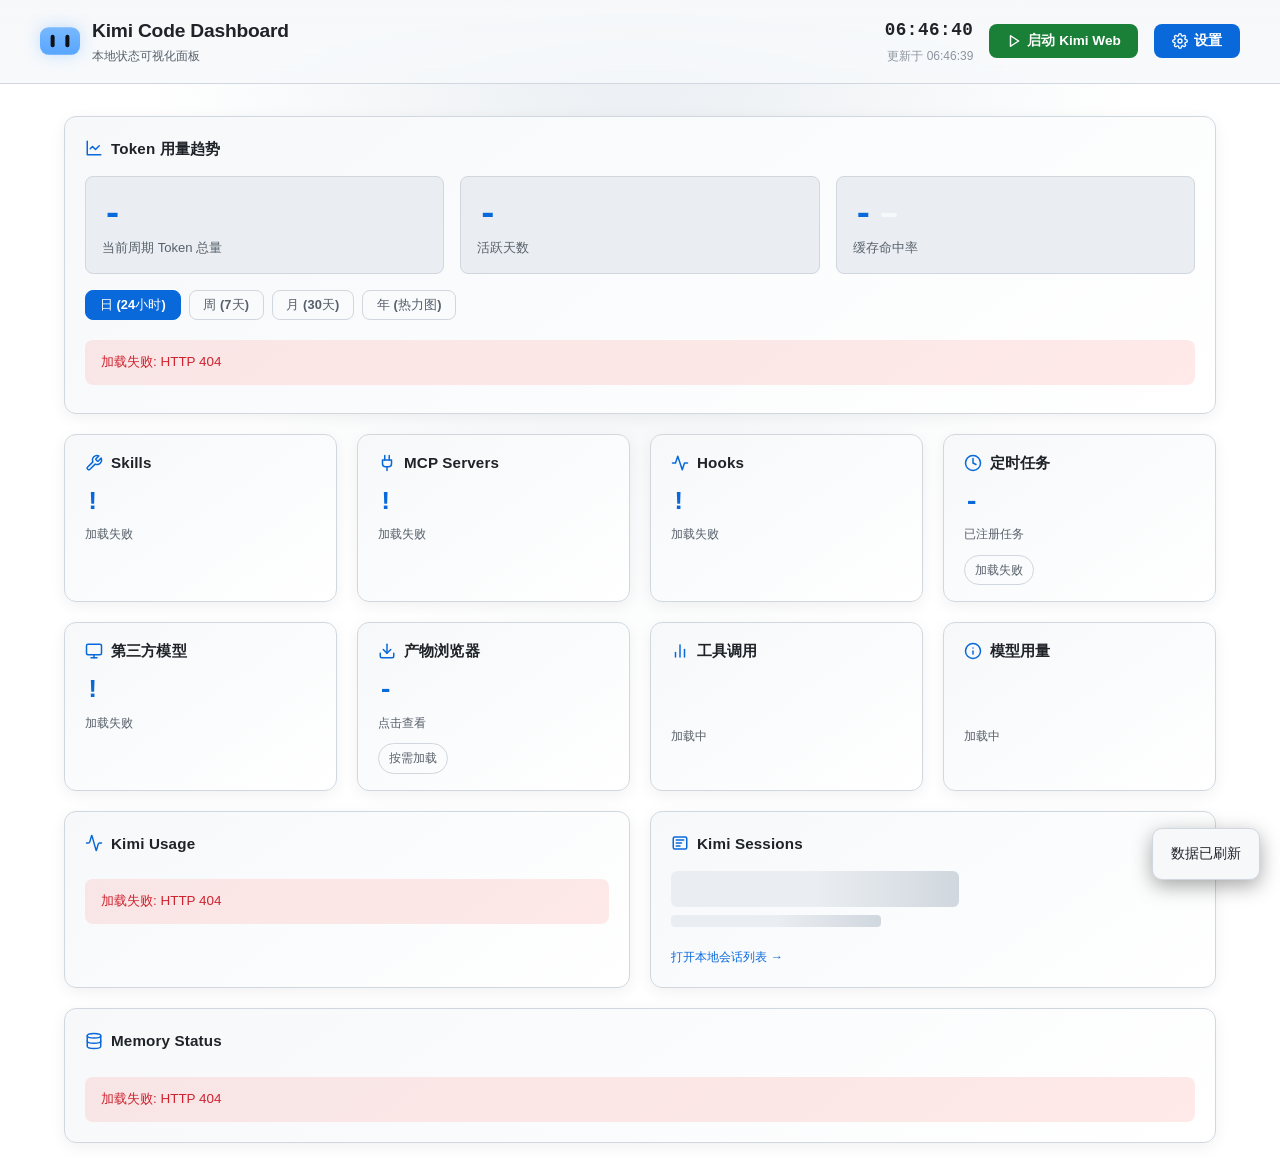
==== commit 5a1293b3: "perf: Dashboard 首页减少重复扫描并按需加载" ====
--- a/templates/index.html
+++ b/templates/index.html
@@ -925,6 +925,6 @@
     </div>
 
     <script src="/static/js/charts.js?v=22"></script>
-    <script src="/static/js/app.js?v=158"></script>
+    <script src="/static/js/app.js?v=159"></script>
 </body>
 </html>
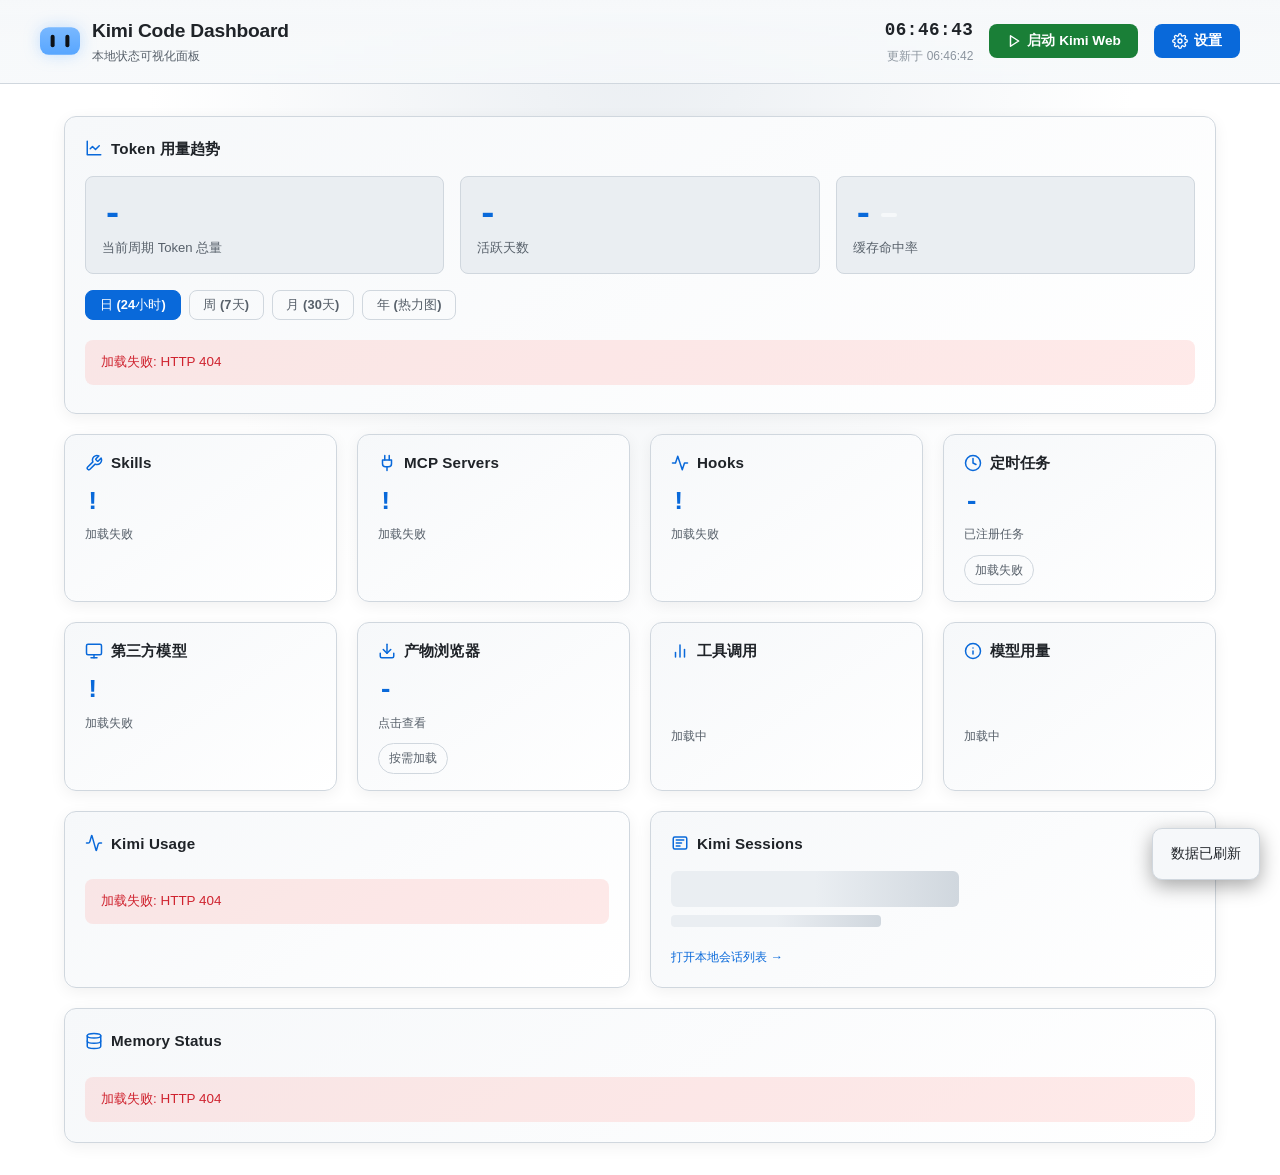
==== commit 71d27af8: "feat: Agents 页面拆分项目专属指令编辑器" ====
--- a/templates/index.html
+++ b/templates/index.html
@@ -19,7 +19,7 @@
         } catch (e) {}
     })();
     </script>
-    <link rel="stylesheet" href="/static/css/style.css?v=100">
+    <link rel="stylesheet" href="/static/css/style.css?v=102">
 </head>
 <body>
     <header>
@@ -925,6 +925,6 @@
     </div>
 
     <script src="/static/js/charts.js?v=22"></script>
-    <script src="/static/js/app.js?v=159"></script>
+    <script src="/static/js/app.js?v=163"></script>
 </body>
 </html>
--- a/static/css/style.css
+++ b/static/css/style.css
@@ -1119,6 +1119,9 @@
     min-width: 0; padding: 1rem; background: var(--surface);
     border: 1px solid var(--border); border-radius: var(--radius);
 }
+.agents-project-editors { display: flex; flex-direction: column; gap: 1rem; min-width: 0; }
+.agents-project-kimi-panel { border-color: var(--border); box-shadow: inset 0 2px 0 var(--accent-glow); }
+.agents-project-kimi-panel .agents-editor { min-height: min(42vh, 480px); }
 .agents-editor-header { display: flex; align-items: flex-start; justify-content: space-between; gap: 1rem; margin-bottom: 0.8rem; }
 .agents-editor-title { font-weight: 650; margin-bottom: 0.25rem; }
 .agents-editor-status.saving { color: var(--accent); }
@@ -1144,8 +1147,8 @@
     .agents-editor { min-height: 52vh; }
 }
 @media (max-width: 560px) {
-    .agents-scope-list { display: flex; overflow-x: auto; flex-direction: row; padding-bottom: 0.25rem; }
-    .agents-scope-item { min-width: 230px; }
+    .agents-scope-list { display: flex; overflow-x: visible; flex-direction: column; padding-bottom: 0.25rem; }
+    .agents-scope-item { min-width: 0; }
     .agents-page-subtitle { width: 100%; margin-left: 2.1rem; }
     .agents-editor-header { flex-direction: column; }
 }
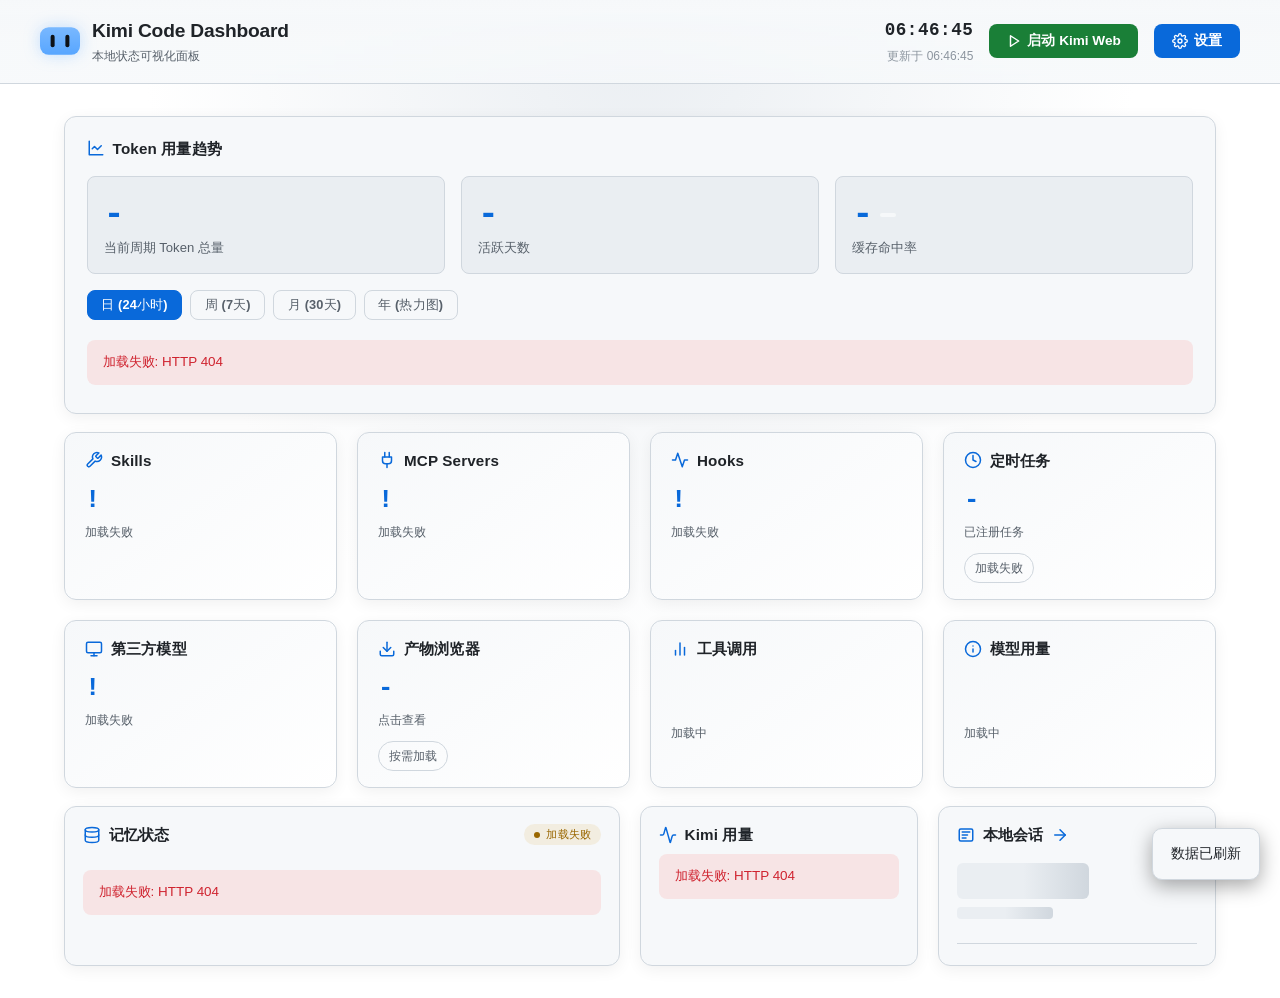
==== commit 6b7e3d0a: "feat: 优化 Dashboard 启动设置首页布局与会话标题" ====
--- a/templates/index.html
+++ b/templates/index.html
@@ -19,7 +19,7 @@
         } catch (e) {}
     })();
     </script>
-    <link rel="stylesheet" href="/static/css/style.css?v=102">
+    <link rel="stylesheet" href="/static/css/style.css?v=107">
 </head>
 <body>
     <header>
@@ -190,12 +190,22 @@
                 </a>
             </div>
 
-            <!-- Kimi Usage + Sessions -->
+            <!-- Memory + Kimi overview -->
             <div id="kimi-overview-row" class="kimi-overview-row" style="grid-column: 1 / -1; animation-delay: 0.16s;">
+                <section id="section-memory" class="card" style="animation-delay: 0.24s;">
+                    <h2 class="memory-card-heading">
+                        <svg viewBox="0 0 24 24" fill="none" stroke="currentColor" stroke-width="2" stroke-linecap="round" stroke-linejoin="round"><ellipse cx="12" cy="5" rx="9" ry="3"/><path d="M3 5v14a9 3 0 0 0 18 0V5"/><path d="M3 12a9 3 0 0 0 18 0"/></svg>
+                        <span class="card-heading-title">记忆状态</span>
+                        <span id="memorySummary"><span class="skeleton sk-line" style="display:inline-block;width:140px"></span></span>
+                    </h2>
+                    <div id="memoryChart"></div>
+                    <div id="memoryTooltip" class="chart-tooltip"></div>
+                </section>
+
                 <section id="section-kimi" class="card" style="animation-delay: 0.16s;">
                     <h2>
                         <svg viewBox="0 0 24 24" fill="none" stroke="currentColor" stroke-width="2" stroke-linecap="round" stroke-linejoin="round"><path d="M22 12h-2.48a2 2 0 0 0-1.93 1.46l-2.35 8.36a.25.25 0 0 1-.48 0L9.24 2.18a.25.25 0 0 0-.48 0l-2.35 8.36A2 2 0 0 1 4.49 12H2"/></svg>
-                        Kimi Usage
+                        Kimi 用量
                     </h2>
                     <div id="kimiUsageInfo"></div>
                 </section>
@@ -203,23 +213,13 @@
                 <section id="section-kimi-sessions" class="card" style="animation-delay: 0.20s;">
                     <h2>
                         <svg viewBox="0 0 24 24" fill="none" stroke="currentColor" stroke-width="2" stroke-linecap="round" stroke-linejoin="round"><rect x="3" y="4" width="18" height="16" rx="2"/><path d="M7 8h10M7 12h7M7 16h5"/></svg>
-                        Kimi Sessions
+                        本地会话
+                        <svg class="card-header-arrow" viewBox="0 0 24 24" fill="none" stroke="currentColor" stroke-width="2" stroke-linecap="round" stroke-linejoin="round"><line x1="5" y1="12" x2="19" y2="12"/><polyline points="12 5 19 12 12 19"/></svg>
                     </h2>
                     <div id="kimiSessionSummary"><div class="skeleton sk-metric"></div><div class="skeleton sk-line" style="width:40%"></div></div>
-                    <a id="kimiSessionLink" class="session-entry-link" href="#/sessions">打开本地会话列表 →</a>
+                    <div class="session-card-device" id="kimiSessionDevice"></div>
                 </section>
             </div>
-
-            <!-- Memory Status -->
-            <section id="section-memory" class="card" style="grid-column: 1 / -1; animation-delay: 0.24s;">
-                <h2>
-                    <svg viewBox="0 0 24 24" fill="none" stroke="currentColor" stroke-width="2" stroke-linecap="round" stroke-linejoin="round"><ellipse cx="12" cy="5" rx="9" ry="3"/><path d="M3 5v14a9 3 0 0 0 18 0V5"/><path d="M3 12a9 3 0 0 0 18 0"/></svg>
-                    Memory Status
-                </h2>
-                <div id="memorySummary"><div class="skeleton sk-metric"></div><div class="skeleton sk-line" style="width:40%"></div></div>
-                <div id="memoryChart"></div>
-                <div id="memoryTooltip" class="chart-tooltip"></div>
-            </section>
 
         </div>
     </main>
@@ -925,6 +925,6 @@
     </div>
 
     <script src="/static/js/charts.js?v=22"></script>
-    <script src="/static/js/app.js?v=163"></script>
+    <script src="/static/js/app.js?v=168"></script>
 </body>
 </html>
--- a/static/css/style.css
+++ b/static/css/style.css
@@ -173,19 +173,23 @@
 /* === Main === */
 main { max-width: 1200px; margin: 0 auto; padding: 1rem 1.5rem 2rem; }
 
-.grid { display: grid; grid-template-columns: repeat(2, 1fr); gap: 1.25rem; align-items: stretch; }
-.kimi-overview-row { display: grid; grid-template-columns: repeat(2, minmax(0, 1fr)); gap: 1.25rem; align-items: stretch; }
+.grid { display: grid; grid-template-columns: repeat(2, minmax(0, 1fr)); gap: 1.1rem; align-items: start; }
+.kimi-overview-row { display: grid; grid-template-columns: minmax(0, 2fr) minmax(0, 1fr) minmax(0, 1fr); gap: 1.25rem; align-items: stretch; }
+.kimi-overview-row > .card { min-width: 0; padding: 1rem 1.1rem 0.85rem; }
+.kimi-overview-row.module-count-2 { grid-template-columns: repeat(2, minmax(0, 1fr)); }
+.kimi-overview-row.module-count-1 { grid-template-columns: minmax(0, 1fr); }
 
 /* === Card === */
 .card {
-    background: linear-gradient(145deg, var(--surface) 0%, var(--surface-2) 100%);
-    border-radius: var(--radius); padding: 1.25rem; border: 1px solid var(--border);
-    box-shadow: 0 4px 16px rgba(0,0,0,0.25);
-    transition: transform 0.25s ease, box-shadow 0.25s ease, border-color 0.25s ease;
+    background: var(--surface);
+    border-radius: var(--radius); padding: 1.25rem 1.35rem; border: 1px solid var(--border);
+    box-shadow: 0 10px 24px rgba(var(--bg-rgb), 0.18);
+    transition: background 0.2s ease, box-shadow 0.2s ease, border-color 0.2s ease;
     opacity: 0; transform: translateY(14px); animation: cardIn 0.5s ease forwards;
 }
 @keyframes cardIn { to { opacity: 1; transform: translateY(0); } }
-.card:hover { transform: translateY(-3px); box-shadow: 0 12px 28px rgba(0,0,0,0.4); border-color: rgba(88,166,255,0.2); }
+.card:hover { background: var(--surface-hover); box-shadow: 0 12px 26px rgba(var(--bg-rgb), 0.24); border-color: rgba(88,166,255,0.24); }
+#section-trends:hover { background: var(--surface); }
 
 .stats-row { display: grid; grid-template-columns: repeat(4, 1fr); gap: 1.25rem; opacity: 0; transform: translateY(14px); animation: cardIn 0.5s ease forwards; }
 .mini-card {
@@ -302,22 +306,34 @@
 .badge-local { background: rgba(88,166,255,0.15); color: var(--accent); }
 .badge-remote { background: rgba(139,148,158,0.15); color: var(--text-secondary); }
 
-.memory-subtitle { font-size: 0.85rem; color: var(--text-secondary); margin: -0.25rem 0 0.5rem; letter-spacing: 0.02em; }
+.memory-subtitle { font-size: 0.85rem; color: var(--text-secondary); margin: -0.25rem 0 0.35rem; letter-spacing: 0.02em; }
+
+/* === Memory status card === */
+.memory-card-heading { margin-bottom: 0.1rem; }
+.memory-card-heading .card-heading-title { flex: 1; min-width: 0; }
+.memory-card-heading #memorySummary { margin-left: auto; min-width: 0; font-size: 0.68rem; font-weight: 450; }
+.memory-status-pill { display: inline-flex; align-items: center; gap: 0.4rem; padding: 0.24rem 0.65rem; border-radius: 999px; font-size: 0.68rem; line-height: 1.2; white-space: nowrap; }
+.memory-status-pill.ok { color: var(--success); background: rgba(63,185,80,0.12); }
+.memory-status-pill.warn { color: var(--warning); background: rgba(210,153,34,0.12); }
+.memory-status-dot { width: 6px; height: 6px; border-radius: 50%; background: currentColor; flex-shrink: 0; }
 
 /* === Memory Donut === */
-.donut-wrap { display: flex; align-items: center; justify-content: center; gap: 1.5rem; margin: 0.5rem 0; }
-.donut-container { position: relative; width: 180px; height: 180px; flex-shrink: 0; }
+.donut-wrap { display: flex; align-items: center; justify-content: flex-start; gap: 1.75rem; margin: 1rem 0 0.25rem; }
+.donut-container { position: relative; width: 132px; height: 132px; flex-shrink: 0; }
 .donut-center { position: absolute; top: 0; left: 0; right: 0; bottom: 0; display: flex; flex-direction: column; align-items: center; justify-content: center; text-align: center; pointer-events: none; }
-.donut-total { font-size: 1.4rem; font-weight: 700; color: var(--text); font-family: var(--mono); font-variant-numeric: tabular-nums; line-height: 1.1; }
-.donut-label { font-size: 0.65rem; color: var(--text-secondary); font-weight: 450; margin-top: 0.1rem; }
-.memory-legend { flex: 1 1 auto; display: grid; grid-template-columns: repeat(2, minmax(110px, 1fr)); gap: 0.5rem 1rem; max-width: 320px; }
-.legend-item { display: flex; align-items: center; gap: 0.5rem; font-size: 0.85rem; }
-.legend-swatch { width: 12px; height: 12px; border-radius: 3px; flex-shrink: 0; }
+.donut-total { font-size: 1.2rem; font-weight: 500; color: var(--text); font-family: var(--mono); font-variant-numeric: tabular-nums; line-height: 1.1; }
+.donut-label { font-size: 0.68rem; color: var(--text-secondary); font-weight: 450; margin-top: 0.1rem; }
+.memory-legend { flex: 1 1 auto; display: grid; grid-template-columns: 1fr; gap: 0.72rem; max-width: 440px; min-width: 0; }
+.legend-item { display: block; min-width: 0; font-size: 0.75rem; }
+.legend-row { display: flex; align-items: center; justify-content: space-between; gap: 0.5rem; margin-bottom: 0.3rem; min-width: 0; }
+.legend-swatch { width: 8px; height: 8px; border-radius: 2px; flex-shrink: 0; }
 .legend-text { display: flex; flex-direction: column; gap: 0.1rem; min-width: 0; }
-.legend-name { color: var(--text); font-weight: 500; letter-spacing: 0.02em; }
-.legend-meta { font-family: var(--mono); font-variant-numeric: tabular-nums; font-size: 0.78rem; color: var(--text-secondary); font-weight: 450; }
+.legend-name { display: inline-flex; align-items: center; gap: 0.45rem; min-width: 0; color: var(--text); font-weight: 500; }
+.legend-meta { flex-shrink: 0; font-family: var(--mono); font-variant-numeric: tabular-nums; font-size: 0.68rem; color: var(--text-tertiary); font-weight: 450; }
+.legend-bar { height: 4px; background: var(--bg); border-radius: 2px; overflow: hidden; }
+.legend-bar-fill { height: 100%; min-width: 0; border-radius: 2px; transition: width 0.6s ease; }
 .memory-breakdown { font-size: 0.78rem; color: var(--text-tertiary); font-family: var(--sans); font-weight: 450; letter-spacing: 0.02em; margin-top: 0.25rem; }
-.memory-empty { font-size: 0.84rem; color: var(--text-secondary); line-height: 1.65; padding: 0.5rem 0; }
+.memory-empty { font-size: 0.78rem; color: var(--text-secondary); line-height: 1.65; padding: 0.5rem 0; }
 .memory-empty a { color: var(--accent); text-decoration: underline; font-weight: 600; }
 .memory-empty a:hover { opacity: 0.85; }
 
@@ -467,39 +483,51 @@
 .console-link-inline:hover { text-decoration: underline; }
 
 /* === Console-style quota cards (Kimi Code console look) === */
-.quota-console-grid { display: grid; grid-template-columns: 1fr 1fr; gap: 0.9rem; margin-top: 0.75rem; }
+#section-kimi h2 { margin-bottom: 0; }
+.quota-console-grid { display: grid; grid-template-columns: repeat(2, minmax(0, 1fr)); gap: 0; margin-top: 0.65rem; border-top: 1px solid var(--border); }
+.kimi-overview-row > #section-kimi .quota-console-grid { grid-template-columns: 1fr; }
+.kimi-overview-row > #section-kimi .quota-console-card + .quota-console-card { border-left: 0; border-top: 1px solid var(--border); padding-left: 0; padding-top: 0.55rem; }
 .quota-console-card {
-    background: var(--surface-hover);
-    border: 1px solid var(--border);
-    border-radius: var(--radius);
-    padding: 1rem 1.1rem;
+    background: transparent;
+    border: 0;
+    border-radius: 0;
+    padding: 0.55rem 0.75rem 0.1rem 0;
     display: flex;
     flex-direction: column;
-    gap: 0.65rem;
-    transition: border-color 0.2s, transform 0.2s;
-}
-.quota-console-card:hover { border-color: rgba(88,166,255,0.25); }
-.quota-console-header { display: flex; align-items: center; gap: 0.35rem; font-size: 0.82rem; color: var(--text-secondary); font-weight: 500; }
-.quota-console-header svg { width: 14px; height: 14px; stroke: var(--text-tertiary); }
-.quota-console-body { display: flex; align-items: baseline; justify-content: space-between; gap: 0.5rem; }
-.quota-console-pct { font-size: 1.9rem; font-weight: 700; color: var(--text); font-family: var(--mono); font-variant-numeric: tabular-nums; line-height: 1; }
-.quota-console-reset { font-size: 0.78rem; color: var(--text-tertiary); font-family: var(--mono); font-variant-numeric: tabular-nums; }
-.quota-console-bar { height: 8px; background: var(--bg); border-radius: 4px; overflow: hidden; position: relative; }
-.quota-console-fill { height: 100%; border-radius: 4px; background: var(--text); position: relative; transition: width 0.6s ease; }
-.quota-console-fill::after {
-    content: "";
-    position: absolute;
-    right: 0;
-    top: -2px;
-    bottom: -2px;
-    width: 2px;
-    background: var(--text);
-    border-radius: 1px;
-}
-.quota-console-meta { display: flex; justify-content: space-between; font-size: 0.7rem; color: var(--text-tertiary); font-family: var(--mono); margin-top: -0.25rem; }
+    gap: 0.45rem;
+    transition: background 0.2s;
+}
+.quota-console-card + .quota-console-card { border-left: 1px solid var(--border); padding-left: 0.75rem; }
+.quota-console-card:hover { background: rgba(255,255,255,0.02); }
+.quota-console-header { display: flex; align-items: center; gap: 0.3rem; font-size: 0.72rem; color: var(--text-secondary); font-weight: 500; }
+.quota-console-header svg { width: 12px; height: 12px; stroke: var(--text-tertiary); }
+.quota-console-body { display: flex; align-items: center; justify-content: flex-start; gap: 0.45rem; min-width: 0; }
+.quota-console-pct { font-size: 1.5rem; font-weight: 500; color: var(--text); font-family: var(--mono); font-variant-numeric: tabular-nums; line-height: 1; }
+.quota-console-card.warning .quota-console-pct { color: var(--warning); }
+.quota-console-card.critical .quota-console-pct { color: var(--danger); }
+.quota-console-reset { display: inline-flex; align-items: center; width: max-content; max-width: 100%; padding: 0.18rem 0.45rem; border-radius: 999px; font-size: 0.61rem; color: var(--accent); background: rgba(88,166,255,0.12); font-family: var(--mono); font-variant-numeric: tabular-nums; white-space: nowrap; }
+.quota-console-reset.warning { color: var(--warning); background: rgba(210,153,34,0.12); }
+.quota-console-reset.critical { color: var(--danger); background: rgba(248,81,73,0.12); }
+.quota-console-bar { height: 5px; background: var(--bg); border-radius: 3px; overflow: hidden; position: relative; }
+.quota-console-fill { height: 100%; border-radius: 3px; background: var(--accent); transition: width 0.6s ease; }
+.quota-console-fill.warning { background: var(--warning); }
+.quota-console-fill.critical { background: var(--danger); }
+.quota-console-meta { display: flex; justify-content: space-between; font-size: 0.62rem; color: var(--text-tertiary); font-family: var(--mono); font-variant-numeric: tabular-nums; margin-top: -0.2rem; }
+
+/* === Local session summary card === */
+#section-kimi-sessions { min-height: 160px; }
+#section-kimi-sessions h2 { margin-bottom: 0; }
+#kimiSessionSummary { display: flex; flex-direction: column; justify-content: center; flex: 1; padding: 0.35rem 0; }
+#kimiSessionSummary .metric { margin: 0; color: var(--accent); font-size: 1.7rem; font-weight: 500; }
+#kimiSessionSummary .metric-label { margin-top: 0.15rem; font-size: 0.68rem; }
+.session-card-device { display: flex; align-items: center; gap: 0.35rem; min-width: 0; border-top: 1px solid var(--border); padding-top: 0.45rem; color: var(--text-tertiary); font: 0.64rem/1.3 var(--mono); }
+.session-card-device svg { width: 12px; height: 12px; flex-shrink: 0; stroke: currentColor; }
+.session-card-device span { min-width: 0; overflow: hidden; text-overflow: ellipsis; white-space: nowrap; }
 
 @media (max-width: 600px) {
     .quota-console-grid { grid-template-columns: 1fr; }
+    .quota-console-card + .quota-console-card { border-left: 0; border-top: 1px solid var(--border); padding-left: 0; padding-top: 0.85rem; }
+    #section-kimi-sessions { min-height: 0; }
 }
 
 .lb-section { margin-top: 1rem; }
@@ -1232,7 +1260,9 @@
 
 @media (max-width: 900px) {
     .grid { grid-template-columns: 1fr; }
-    .kimi-overview-row { grid-template-columns: 1fr; }
+    .kimi-overview-row,
+    .kimi-overview-row.module-count-3,
+    .kimi-overview-row.module-count-2 { grid-template-columns: 1fr; }
     .stats-row { grid-template-columns: repeat(2, 1fr); }
     .config-layout { grid-template-columns: 1fr; }
     .modal-provider-import { width: calc(100vw - 1.25rem); height: calc(100vh - 1.25rem); min-height: 0; }
@@ -1247,10 +1277,12 @@
     .header-inner { flex-direction: column; align-items: flex-start; }
     .metric { font-size: 1.85rem; }
     .trend-tab { padding: 0.3rem 0.6rem; font-size: 0.75rem; }
+    .memory-card-heading { align-items: flex-start; flex-wrap: wrap; }
+    .memory-card-heading #memorySummary { width: 100%; margin: 0.35rem 0 0 1.6rem; }
     .donut-wrap { flex-direction: column; align-items: center; gap: 1.25rem; }
     .memory-legend { grid-template-columns: 1fr; width: 100%; max-width: none; }
-    .donut-container { width: 140px; height: 140px; }
-    .donut-total { font-size: 1.6rem; }
+    .donut-container { width: 132px; height: 132px; }
+    .donut-total { font-size: 1.2rem; }
     .clock-time { font-size: 0.95rem; }
     .header-right { width: 100%; justify-content: space-between; }
     .tool-usage-grid { grid-template-columns: 1fr; }
